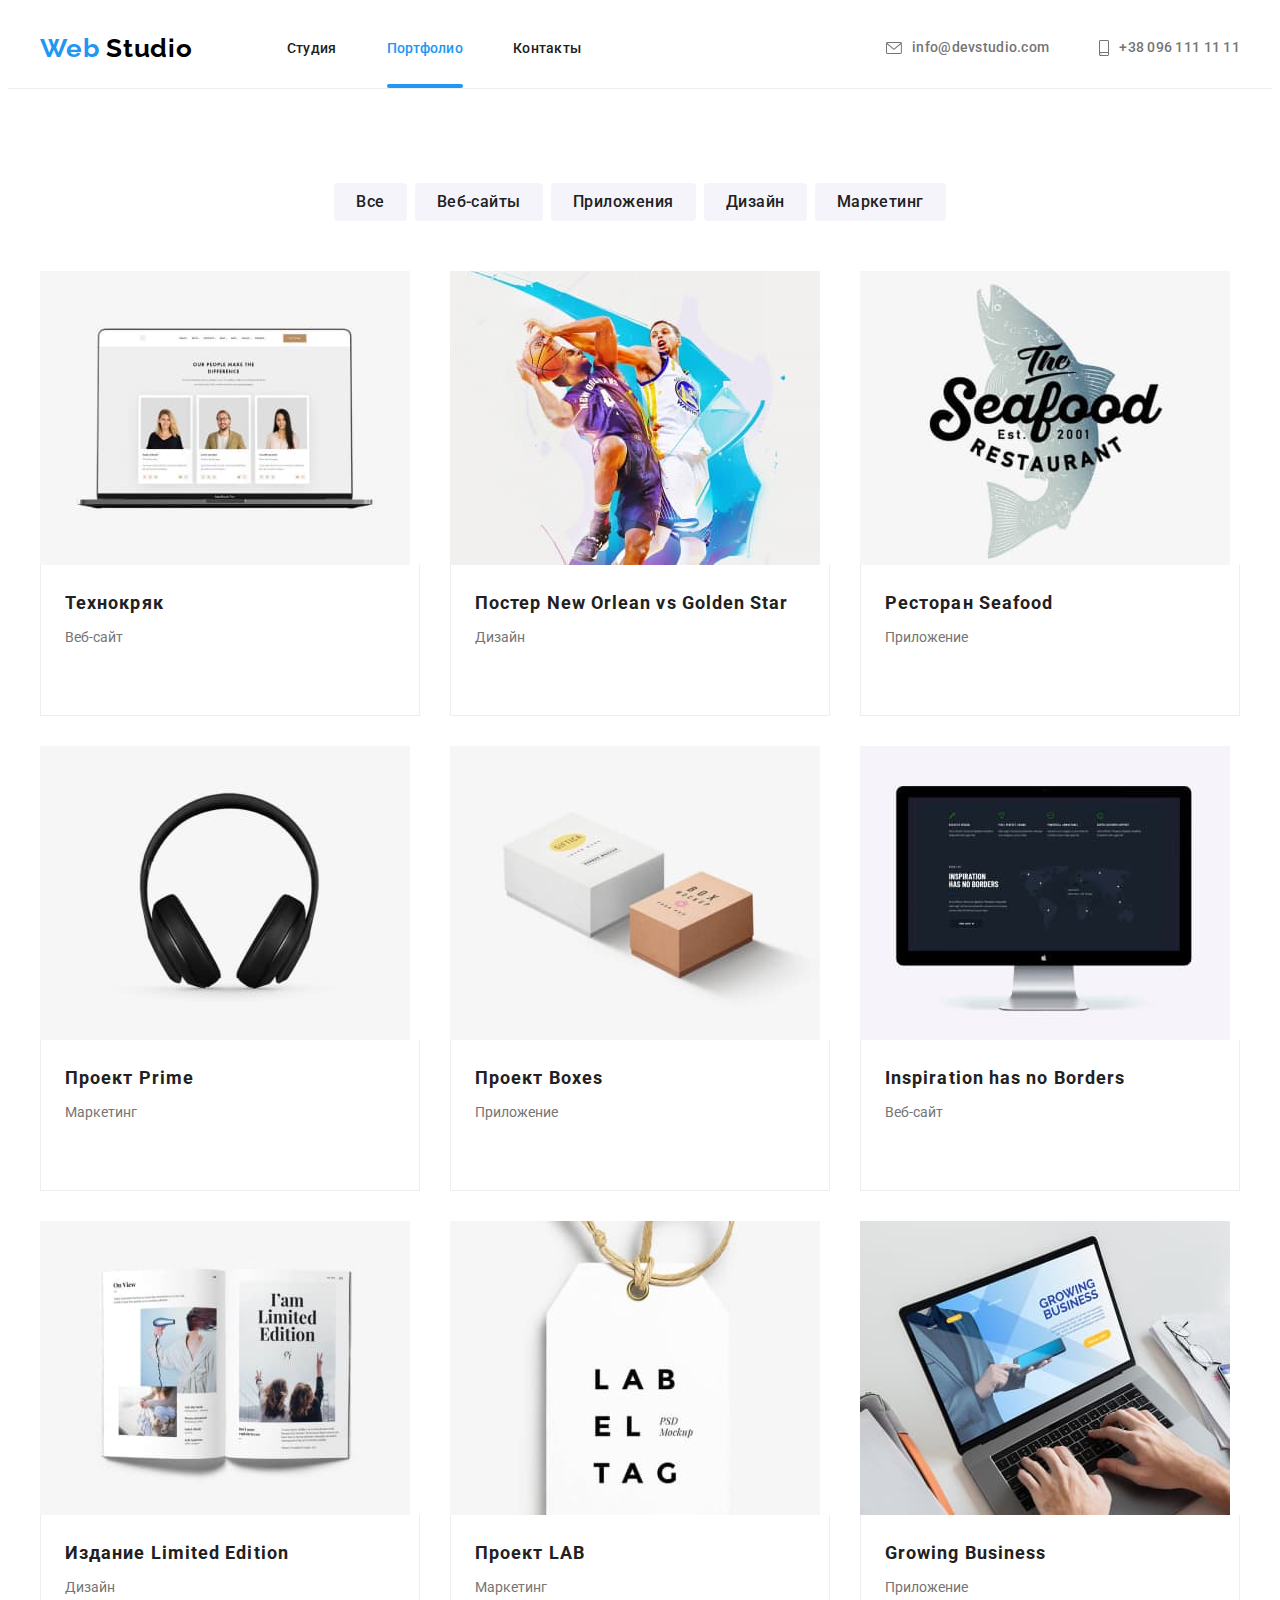
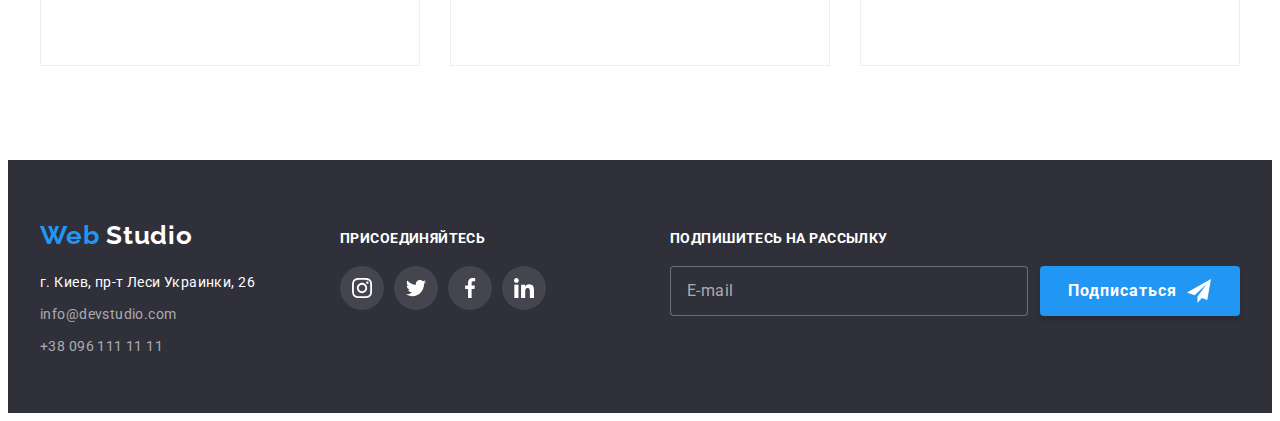
==== portfolio.html @ 8294a314 "Start HW-08" ====
<!DOCTYPE html>
<html lang="ru">

<head>
	<meta charset="UTF-8" />
	<meta http-equiv="X-UA-Compatible" content="IE=edge" />
	<meta name="viewport" content="width=device-width, initial-scale=1.0" />
	<title>Портфолио</title>
	<link rel="preconnect" href="https://fonts.googleapis.com" />
	<link rel="preconnect" href="https://fonts.gstatic.com" crossorigin />
	<link href="https://fonts.googleapis.com/css2?family=Raleway:wght@700&family=Roboto:wght@400;500;700;900&display=swap"
		rel="stylesheet" />
	<link rel="stylesheet" href="https://cdnjs.cloudflare.com/ajax/libs/modern-normalize/1.1.0/modern-normalize.min.css"
		integrity="sha512-wpPYUAdjBVSE4KJnH1VR1HeZfpl1ub8YT/NKx4PuQ5NmX2tKuGu6U/JRp5y+Y8XG2tV+wKQpNHVUX03MfMFn9Q=="
		crossorigin="anonymous" referrerpolicy="no-referrer" />
	<link rel="stylesheet" href="./css/main.min.css">
</head>

<body>
	<header class="header">
		<div class="container header-container">
			<a href="index.html" lang="en" class="logo link">
				Web
				<span class="logo_black">Studio</span>
			</a>
			<nav class="nav">
				<ul class="nav-list list">
					<li class="nav-list__item">
						<a class="nav-list__link link" href="./index.html">Студия</a>
					</li>
					<li class="nav-list__item">
						<a class="nav-list__link link current" href="">Портфолио</a>
					</li>
					<li class="nav-list__item">
						<a class="nav-list__link link" href="#contacts">Контакты</a>
					</li>
				</ul>
			</nav>
			<ul class="contacts-list list">
				<li class="contacts-list__item">
					<a class="contacts-list__link link email" href="mailto:info@devstudio.com">
						<svg class="contacts-list__icon" width="16" height="12">
							<use href="./images/sprite.svg#icon-envelope"></use>
						</svg>
						info@devstudio.com
					</a>
				</li>
				<li class="contacts-list__item">
					<a class="contacts-list__link link phone" href="tel:+380961111111">
						<svg class="contacts-list__icon" width="10" height="16">
							<use href="./images/sprite.svg#icon-smartphone"></use>
						</svg>
						+38 096 111 11 11
					</a>
				</li>
			</ul>
		</div>
	</header>
	<main>
		<section class="portfolio section">
			<div class="container portfolio-container">
				<h1 class="portfolio-title visually-hidden">Портфолио проектов</h1>
				<ul class="filters-list list">
					<li class="filters-list__item">
						<button class="filters-list__btn all-filter current" type="button">Все</button>
					</li>
					<li class="filters-list__item">
						<button class="filters-list__btn sites-filter" type="button">Веб-сайты</button>
					</li>
					<li class="filters-list__item">
						<button class="filters-list__btn apps-filter" type="button">Приложения</button>
					</li>
					<li class="filters-list__item">
						<button class="filters-list__btn design-filter" type="button">Дизайн</button>
					</li>
					<li class="filters-list__item">
						<button class="filters-list__btn marketing-filter" type="button">Маркетинг</button>
					</li>
				</ul>
				<ul class="projects-list list">
					<li class="projects-list__item">
						<a href="" class="projects-list__link link">
							<article class="project-card">
								<div class="project-card__img-wrapper">
									<img src="./images/proj-kriak.jpg" alt="Скриншот веб-сайта Технокряк" width="370" height="294" />
									<p class="project-card__overlay">
										Ресурс предлагает комплексные предложения с разным уровнем функционала и сервисов. Все это
										позволит посетителю получить исчерпывающие сведения о компании или частном лице.
									</p>
								</div>
								<div class="project-discription">
									<h3 class="project-title">Технокряк</h3>
									<p class="project-type">Веб-сайт</p>
								</div>
							</article>
						</a>
					</li>
					<li class="projects-list__item">
						<a href="" class="projects-list__link link">
							<article class="project-card">
								<div class="project-card__img-wrapper">
									<img src="./images/proj-orlean.jpg" alt="Скриншот Постера Новый Орлеан против Голден Старс"
										width="370" height="294" />
									<p class="project-card__overlay">
										Ресурс предлагает комплексные предложения с разным уровнем функционала и сервисов. Все это
										позволит посетителю получить исчерпывающие сведения о компании или частном лице.
									</p>
								</div>
								<div class="project-discription">
									<h3 class="project-title">
										Постер
										<span lang="en">New Orlean vs Golden Star</span>
									</h3>
									<p class="project-type">Дизайн</p>
								</div>
							</article>
						</a>
					</li>
					<li class="projects-list__item">
						<a href="" class="projects-list__link link">
							<article class="project-card">
								<div class="project-card__img-wrapper">
									<img src="./images/proj-seafood.jpg" alt="Скриншот приложения ресторана Сифуд" width="370"
										height="294" />
									<p class="project-card__overlay">
										Ресурс предлагает комплексные предложения с разным уровнем функционала и сервисов. Все это
										позволит посетителю получить исчерпывающие сведения о компании или частном лице.
									</p>
								</div>
								<div class="project-discription">
									<h3 class="project-title">
										Ресторан
										<span lang="en">Seafood</span>
									</h3>
									<p class="project-type">Приложение</p>
								</div>
							</article>
						</a>
					</li>
					<li class="projects-list__item">
						<a href="" class="projects-list__link link">
							<article class="project-card">
								<div class="project-card__img-wrapper">
									<img src="./images/proj-prime.jpg" alt="Скриншот маркетингового проекта Прайм" width="370"
										height="294" />
									<p class="project-card__overlay">
										Ресурс предлагает комплексные предложения с разным уровнем функционала и сервисов. Все это
										позволит посетителю получить исчерпывающие сведения о компании или частном лице.
									</p>
								</div>
								<div class="project-discription">
									<h3 class="project-title">
										Проект
										<span lang="en">Prime</span>
									</h3>
									<p class="project-type">Маркетинг</p>
								</div>
							</article>
						</a>
					</li>
					<li class="projects-list__item">
						<a href="" class="projects-list__link link">
							<article class="project-card">
								<div class="project-card__img-wrapper">
									<img src="./images/proj-box.jpg" alt="Скриншот приложения проекта Боксиз" width="370" height="294" />
									<p class="project-card__overlay">
										Ресурс предлагает комплексные предложения с разным уровнем функционала и сервисов. Все это
										позволит посетителю получить исчерпывающие сведения о компании или частном лице.
									</p>
								</div>
								<div class="project-discription">
									<h3 class="project-title">
										Проект
										<span lang="en">Boxes</span>
									</h3>
									<p class="project-type">Приложение</p>
								</div>
							</article>
						</a>
					</li>
					<li class="projects-list__item">
						<a href="" class="projects-list__link link">
							<article class="project-card">
								<div class="project-card__img-wrapper">
									<img src="./images/proj-inspiration.jpg" alt="Скриншот веб-сайта Вдохновение не имеет границ"
										width="370" height="294" />
									<p class="project-card__overlay">
										Ресурс предлагает комплексные предложения с разным уровнем функционала и сервисов. Все это
										позволит посетителю получить исчерпывающие сведения о компании или частном лице.
									</p>
								</div>
								<div class="project-discription">
									<h3 class="project-title" lang="en">Inspiration has no Borders</h3>
									<p class="project-type">Веб-сайт</p>
								</div>
							</article>
						</a>
					</li>
					<li class="projects-list__item">
						<a href="" class="projects-list__link link">
							<article class="project-card">
								<div class="project-card__img-wrapper">
									<img src="./images/proj-limited.jpg" alt="Скриншот дизайнерского проекта издания Лимитед Эдишн"
										width="370" height="294" />
									<p class="project-card__overlay">
										Ресурс предлагает комплексные предложения с разным уровнем функционала и сервисов. Все это
										позволит посетителю получить исчерпывающие сведения о компании или частном лице.
									</p>
								</div>
								<div class="project-discription">
									<h3 class="project-title">
										Издание
										<span lang="en">Limited Edition</span>
									</h3>
									<p class="project-type">Дизайн</p>
								</div>
							</article>
						</a>
					</li>
					<li class="projects-list__item">
						<a href="" class="projects-list__link link">
							<article class="project-card">
								<div class="project-card__img-wrapper">
									<img src="./images/proj-lab.jpg" alt="Скриншот маркетингового проекта ЛАБ" width="370" height="294" />
									<p class="project-card__overlay">
										Ресурс предлагает комплексные предложения с разным уровнем функционала и сервисов. Все это
										позволит посетителю получить исчерпывающие сведения о компании или частном лице.
									</p>
								</div>
								<div class="project-discription">
									<h3 class="project-title">
										Проект
										<span lang="en">LAB</span>
									</h3>
									<p class="project-type">Маркетинг</p>
								</div>
							</article>
						</a>
					</li>
					<li class="projects-list__item">
						<a href="" class="projects-list__link link">
							<article class="project-card">
								<div class="project-card__img-wrapper">
									<img src="./images/proj-growing.jpg" alt="Скриншот приложения Гроуин Бизнес" width="370"
										height="294" />
									<p class="project-card__overlay">
										Ресурс предлагает комплексные предложения с разным уровнем функционала и сервисов. Все это
										позволит посетителю получить исчерпывающие сведения о компании или частном лице.
									</p>
								</div>
								<div class="project-discription">
									<h3 class="project-title" lang="en">Growing Business</h3>
									<p class="project-type">Приложение</p>
								</div>
							</article>
						</a>
					</li>
				</ul>
			</div>
		</section>
	</main>
	<footer class="footer">
		<div class="container footer-container">
			<div class="footer-wraper">
				<div class="address-wraper">
					<a href="index.html" lang="en" class="logo link">
						Web
						<span class="logo_white">Studio</span>
					</a>
					<address id="contacts" class="contacts">
						<ul class="contacts-list list">
							<li class="contacts-list__item">
								<a class="contacts-list__link link post" href="https://goo.gl/maps/UUUmMHArdC9bSHM6A" target="_blank"
									rel="noopener noreferrer">
									г. Киев, пр-т Леси Украинки, 26
								</a>
							</li>
							<li class="contacts-list__item">
								<a class="contacts-list__link link email" href="mailto:info@devstudio.com">info@devstudio.com</a>
							</li>
							<li class="contacts-list__item">
								<a class="contacts-list__link link phone" href="tel:+380961111111">+38 096 111 11 11</a>
							</li>
						</ul>
					</address>
				</div>
				<div class="social-media">
					<b class="join">Присоединяйтесь</b>
					<ul class="social-list list">
						<li class="social-list__item">
							<a class="social-list__link link" href="">
								<svg class="social-list__icon" width="20" height="20">
									<use href="./images/sprite.svg#icon-instagram"></use>
								</svg>
							</a>
						</li>
						<li class="social-list__item">
							<a class="social-list__link link" href="">
								<svg class="social-list__icon" width="20" height="20">
									<use href="./images/sprite.svg#icon-twitter"></use>
								</svg>
							</a>
						</li>
						<li class="social-list__item">
							<a class="social-list__link link" href="">
								<svg class="social-list__icon" width="20" height="20">
									<use href="./images/sprite.svg#icon-facebook"></use>
								</svg>
							</a>
						</li>
						<li class="social-list__item">
							<a class="social-list__link link" href="">
								<svg class="social-list__icon" width="20" height="20">
									<use href="./images/sprite.svg#icon-linkedin"></use>
								</svg>
							</a>
						</li>
					</ul>
				</div>
				<form class="subscribe-form">
					<strong class="subscribe-call">Подпишитесь на рассылку</strong>
					<div class="subscribe-form-email-wrapper">
						<input type="email" name="subscribe-form-email" class="subscribe-form-input" placeholder="E-mail">
						<button type="submit" class="subscribe-form-submit-btn">Подписаться</button>
					</div>
				</form>
			</div>
		</div>
	</footer>
</body>

</html>
---- css/main.min.css ----
:root{--primary-font-family: "Roboto", sans-serif;--secondary-font-family: "Raleway", sans-serif;--primary-text-color: #757575;--secondary-text-color: #212121;--top-logo-color: #000000;--contrast-accent-color: #ffffff;--primary-accent-color: #2196f3;--secondary-accent-color: #188ce8;--primary-background-color: #ffffff;--secondary-background-color: #f5f4fa;--hero-background-color: #c4c4c4;--footer-background-color: #2f303a;--footer-text-color: rgba(255, 255, 255, 0.6);--projects-card-border-color: #eeeeee;--section-border-color: #eeeeee;--social-list-icon-color: #afb1b8}.visually-hidden{position:absolute;width:1px;height:1px;margin:-1px;padding:0;overflow:hidden;border:0;clip:rect(0 0 0 0)}body{min-width:1200px;font-family:var(--primary-font-family);font-size:14px;color:var(--primary-text-color)}h1,h2,h3,h4,h5,h6,p{margin-top:0;margin-bottom:0}ul,ol{margin-top:0;margin-bottom:0;padding-left:0}img{display:block;max-width:100%;height:auto}.list{list-style:none}.link{text-decoration:none}.container{width:1200px;padding-left:15px;padding-right:15px;margin-left:auto;margin-right:auto}.logo{font-family:var(--secondary-font-family);font-weight:700;font-size:26px;line-height:1.19;letter-spacing:0.03em;color:var(--primary-accent-color)}.logo_black{color:var(--top-logo-color)}.logo_white{color:var(--contrast-accent-color)}.main-title{margin-bottom:30px;font-weight:900;font-size:44px;line-height:1.36;text-align:center;letter-spacing:0.06em;text-transform:uppercase;color:var(--contrast-accent-color)}.title{margin-bottom:50px;font-weight:700;font-size:36px;line-height:1.17;text-align:center;letter-spacing:0.03em;color:var(--secondary-text-color)}.section{padding-top:94px;padding-bottom:94px}.social-list{display:flex;justify-content:space-between}.social-list__link{display:flex;justify-content:center;align-items:center;width:44px;height:44px;border-radius:50%;transition:background-color 250ms cubic-bezier(0.4, 0, 0.2, 1)}.social-list__link:hover,.social-list__link:focus{background-color:var(--primary-accent-color)}.social-list__icon{fill:var(--social-list-icon-color);transition:fill 250ms cubic-bezier(0.4, 0, 0.2, 1)}.social-list__link:hover .social-list__icon,.social-list__link:focus .social-list__icon{fill:var(--contrast-accent-color)}.backdrop{position:fixed;top:0;left:0;width:100vw;height:100vh;background-color:rgba(0,0,0,0.2);transition:opacity 250ms cubic-bezier(0.4, 0, 0.2, 1),visibility 250ms cubic-bezier(0.4, 0, 0.2, 1)}.backdrop.is-hidden{opacity:0;visibility:hidden;pointer-events:none}.modal{position:absolute;top:50%;left:50%;transform:translate(-50%, -50%);width:528px;height:582px;background-color:var(--primary-background-color)}.modal-close-btn{position:absolute;top:8px;right:8px;display:flex;justify-content:center;align-items:center;padding:0;width:30px;height:30px;border-radius:50%;border:1px solid rgba(0,0,0,0.1);background-color:transparent;cursor:pointer}.modal-close-icon{transition:fill 250ms cubic-bezier(0.4, 0, 0.2, 1)}.modal-close-btn:hover .modal-close-icon,.modal-close-btn:focus .modal-close-icon{fill:var(--primary-accent-color)}.contact-form{padding:40px}.contact-form-title{display:block;margin-bottom:12px;font-family:'Roboto';font-style:normal;font-weight:700;font-size:20px;line-height:1.15;text-align:center;letter-spacing:0.03em;color:var(--secondary-text-color)}.contact-form-field{display:block;margin-bottom:10px}.contact-form-field-label{font-family:'Roboto';font-style:normal;font-weight:400;font-size:12px;line-height:1.167;letter-spacing:0.01em;color:var(--primary-text-color)}.contact-form-input-wrapper{position:relative;display:block;margin-top:4px}.contact-form-input{width:100%;height:40px;padding-left:42px;border:1px solid rgba(33,33,33,0.2);box-sizing:border-box;border-radius:4px;transition:border-color 250ms cubic-bezier(0.4, 0, 0.2, 1)}.contact-form-input:focus{outline:none;border-color:var(--primary-accent-color)}.contact-form-input-icon{position:absolute;top:50%;left:12px;transform:translateY(-50%);fill:var(--secondary-text-color);transition:fill 250ms cubic-bezier(0.4, 0, 0.2, 1)}.contact-form-input:focus+.contact-form-input-icon{fill:var(--primary-accent-color)}.contact-form-message{margin-top:4px;padding:12px 16px;resize:none;width:100%;height:120px;border:1px solid rgba(33,33,33,0.2);box-sizing:border-box;border-radius:4px;transition:border-color 250ms cubic-bezier(0.4, 0, 0.2, 1)}.contact-form-message:focus{outline:none;border-color:var(--primary-accent-color)}.contact-form-message::placeholder{font-family:'Roboto';font-style:normal;font-weight:400;font-size:12px;line-height:1.167;letter-spacing:0.01em;color:rgba(117,117,117,0.5)}.contact-form-checkbox-wrapper{margin-top:12px;margin-bottom:30px}.contact-form-checkbox-label{display:flex;justify-content:center;align-items:center;font-family:'Roboto';font-style:normal;font-weight:400;font-size:14px;line-height:1.71;letter-spacing:0.03em}.contact-form-checkbox-label::before{display:inline-block;width:16px;height:16px;cursor:pointer;content:'';margin-right:6px;background-image:url("../images/checkbox-icon.svg");background-repeat:no-repeat;transition:background 250ms cubic-bezier(0.4, 0, 0.2, 1)}.contact-form-checkbox:checked+.contact-form-checkbox-label::before{background-image:url("../images/checked-checkbox-icon.svg");background-repeat:no-repeat}.contact-form-checkbox-label>a{color:var(--primary-accent-color)}.contact-form-submit-btn{display:block;width:200px;padding:10px 32px;margin-left:auto;margin-right:auto;font-family:inherit;font-weight:700;font-size:16px;line-height:1.88;text-align:center;letter-spacing:0.06em;color:var(--contrast-accent-color);background-color:var(--primary-accent-color);box-shadow:0px 4px 4px rgba(0,0,0,0.15);border-radius:4px;border-width:0;cursor:pointer;transition:background-color 250ms cubic-bezier(0.4, 0, 0.2, 1)}.contact-form-submit-btn:hover,.contact-form-submit-btn:focus{background-color:var(--secondary-accent-color)}.header{max-height:80px;border-bottom:1px solid var(--section-border-color)}.header-container{display:flex;align-items:center;min-height:80px}.nav-list{display:flex;align-items:center;margin-left:94px}.nav-list__item:not(:last-child){margin-right:50px}.nav-list__link{font-weight:500;line-height:1.14;letter-spacing:0.02em;color:var(--secondary-text-color);transition:color 250ms cubic-bezier(0.4, 0, 0.2, 1)}.nav-list__link:hover,.nav-list__link:focus{color:var(--primary-accent-color)}.current{color:var(--primary-accent-color)}.nav .current{position:relative}.nav .current::after{position:absolute;bottom:0;left:0;content:"";width:100%;height:4px;border-radius:2px;background-color:var(--primary-accent-color)}.header .contacts-list{display:flex;align-items:center;margin-left:auto}.contacts-list__link{display:flex;align-items:center;font-weight:500;line-height:1.14;letter-spacing:0.02em;color:var(--primary-text-color);transition:color 250ms cubic-bezier(0.4, 0, 0.2, 1)}.nav-list__link,.header .contacts-list__link{padding-top:32px;padding-bottom:32px}.header .phone{margin-left:50px}.contacts-list__icon{margin-right:10px;fill:var(--primary-text-color);transition:fill 250ms cubic-bezier(0.4, 0, 0.2, 1)}.contacts-list__link:hover .contacts-list__icon,.contacts-list__link:focus .contacts-list__icon{fill:var(--primary-accent-color)}.hero-section{padding-top:200px;padding-bottom:200px;background-image:linear-gradient(to right, rgba(47,48,58,0.4), rgba(47,48,58,0.4)),url(../images/hero-bg-img.jpg);background-repeat:no-repeat;background-position:center center;background-color:var(--hero-background-color)}.modal-btn{display:block;min-width:136px;padding:10px 32px;margin-left:auto;margin-right:auto;font-family:inherit;font-weight:700;font-size:16px;line-height:1.88;text-align:center;letter-spacing:0.06em;color:var(--contrast-accent-color);background-color:var(--primary-accent-color);box-shadow:0px 4px 4px rgba(0,0,0,0.15);border-radius:4px;border-width:0;cursor:pointer;transition:background-color 250ms cubic-bezier(0.4, 0, 0.2, 1)}.modal-btn:hover,.modal-btn:focus{background-color:var(--secondary-accent-color)}.features-section{padding-top:94px}.features-list{display:flex;justify-content:space-between}.features-list__item{width:270px}.features-list__item:not(:last-child){margin-right:30px}.features-list__icon-wrapper{display:flex;justify-content:center;align-items:center;width:270px;height:120px;margin-bottom:30px;background-color:var(--secondary-background-color);border-radius:4px}.features-list__title{margin-bottom:10px;font-size:14px;font-weight:700;line-height:1.14;letter-spacing:0.03em;text-transform:uppercase;color:var(--secondary-text-color)}.features-list__description{height:75px;line-height:1.71;letter-spacing:0.03em;color:var(--primary-text-color)}.activities-list{display:flex;justify-content:space-between}.activities-list__item{position:relative}.activities-list__title{position:absolute;left:0;bottom:0;width:100%;height:70px;padding:26px;font-style:normal;font-weight:700;font-size:14px;line-height:16px;text-align:center;letter-spacing:0.03em;text-transform:uppercase;color:var(--contrast-accent-color);background-color:rgba(47,48,58,0.8)}.team{background-color:var(--secondary-background-color)}.team-list{display:flex;flex-wrap:wrap;justify-content:center;margin-left:-30px;margin-top:-30px}.team-member{flex-basis:calc((100% - 120px) / 4);margin-left:30px;margin-top:30px}.team-member-card{background-color:var(--primary-background-color);box-shadow:0px 1px 3px rgba(0,0,0,0.12),0px 1px 1px rgba(0,0,0,0.14),0px 2px 1px rgba(0,0,0,0.2);border-radius:0px 0px 4px 4px}.team-member-description{padding:30px 32px}.team-member-name{margin-bottom:10px;font-weight:500;font-size:16px;line-height:1.19;text-align:center;letter-spacing:0.03em;color:var(--secondary-text-color)}.team-member-position{margin-bottom:16px;font-size:16px;line-height:1.19;text-align:center;letter-spacing:0.03em}.clients-list{display:flex;flex-wrap:wrap;justify-content:center;margin-left:-30px;margin-top:-30px}.clients-list__item{flex-basis:calc((100% - 180px) / 6);margin-left:30px;margin-top:30px}.clients-list__link{display:flex;justify-content:center;width:170px;height:92px;fill:var(--social-list-icon-color);border:1px solid var(--social-list-icon-color);border-radius:4px;transition:fill 250ms cubic-bezier(0.4, 0, 0.2, 1),border-color 250ms cubic-bezier(0.4, 0, 0.2, 1)}.clients-list__link:hover,.clients-list__link:focus{fill:var(--primary-accent-color);border-color:var(--primary-accent-color)}.clients-list__icon{align-self:center}.footer{padding-top:60px;padding-bottom:60px;background-color:var(--footer-background-color)}.contacts{min-width:230px;margin-top:20px;margin-right:70px;margin-bottom:0;font-style:inherit}.contacts .contacts-list{max-height:82px}.footer .contacts-list__item:not(:last-child){margin-bottom:8px}.contacts .link{font-weight:400;line-height:1.71;letter-spacing:0.03em;color:var(--footer-text-color);transition:color 250ms cubic-bezier(0.4, 0, 0.2, 1)}.contacts .post{color:var(--contrast-accent-color)}.contacts-list__link:hover,.contacts-list__link:focus{color:var(--primary-accent-color)}.footer-wraper{display:flex}.social-media{min-width:206px;margin-top:10px}.join,.subscribe-call{font-weight:700;font-size:14px;line-height:16px;letter-spacing:0.03em;text-transform:uppercase;color:var(--contrast-accent-color)}.footer .social-list{margin-top:20px}.footer .social-list__icon{fill:var(--contrast-accent-color)}.footer .social-list__link{background-color:rgba(255,255,255,0.1);transition:background-color 250ms cubic-bezier(0.4, 0, 0.2, 1)}.footer .social-list__link:hover,.footer .social-list__link:focus{background-color:var(--primary-accent-color)}.subscribe-form{margin-top:10px;margin-left:auto}.subscribe-form-email-wrapper{display:flex;justify-content:end;align-items:center;margin-top:20px}.subscribe-form-input{margin-right:12px;width:358px;height:50px;padding:16px;background-color:var(--footer-background-color);border:1px solid rgba(255,255,255,0.3);box-sizing:border-box;border-radius:4px;color:var(--contrast-accent-color);transition:border-color 250ms cubic-bezier(0.4, 0, 0.2, 1)}.subscribe-form-input::placeholder{font-family:'Roboto';font-style:normal;font-weight:400;font-size:16px;line-height:1.25;letter-spacing:0.03em;color:rgba(255,255,255,0.6)}.subscribe-form-input:focus{outline:none;border-color:var(--primary-accent-color)}.subscribe-form-submit-btn{display:inline-flex;align-items:center;min-width:200px;padding:10px 28px;font-family:inherit;font-weight:700;font-size:16px;line-height:1.88;text-align:center;letter-spacing:0.06em;color:var(--contrast-accent-color);background-color:var(--primary-accent-color);box-shadow:0px 4px 4px rgba(0,0,0,0.15);border-radius:4px;border-width:0;cursor:pointer;transition:background-color 250ms cubic-bezier(0.4, 0, 0.2, 1)}.subscribe-form-submit-btn::after{display:inline-block;margin-left:10px;content:'';width:24px;height:24px;background:url("../images/subscribe-icon.svg") no-repeat}.subscribe-form-submit-btn:hover,.subscribe-form-submit-btn:focus{background-color:var(--secondary-accent-color)}.filters-list{display:flex;justify-content:center;margin-bottom:50px;min-width:610px}.filters-list__item:not(:last-child){margin-right:8px}.filters-list__btn{padding:6px 22px;min-width:30px;font-family:inherit;font-weight:500;font-size:16px;line-height:1.63;text-align:center;letter-spacing:0.03em;color:var(--secondary-text-color);background-color:var(--secondary-background-color);border-radius:4px;border-width:0px;cursor:pointer;transition:color 250ms cubic-bezier(0.4, 0, 0.2, 1),background-color 250ms cubic-bezier(0.4, 0, 0.2, 1),box-shadow 250ms cubic-bezier(0.4, 0, 0.2, 1)}.filters-list__btn:hover,.filters-list__btn:focus{color:var(--contrast-accent-color);background-color:var(--primary-accent-color);box-shadow:0px 3px 1px rgba(0,0,0,0.1),0px 1px 2px rgba(0,0,0,0.08),0px 2px 2px rgba(0,0,0,0.12)}.projects-list{display:flex;flex-wrap:wrap;justify-content:center;margin-left:-30px;margin-top:-30px}.projects-list__item{flex-basis:calc((100% - 90px) / 3);margin-left:30px;margin-top:30px}.project-card{transition:box-shadow 250ms cubic-bezier(0.4, 0, 0.2, 1)}.projects-list__link:hover .project-card,.projects-list__link:focus .project-card{box-shadow:0px 1px 1px rgba(0,0,0,0.12),0px 4px 4px rgba(0,0,0,0.06),1px 4px 6px rgba(0,0,0,0.16)}.project-card__img-wrapper{position:relative;overflow:hidden}.project-card__overlay{position:absolute;top:0;left:0;width:100%;height:100%;padding:62px 24px;font-family:"Roboto";font-style:normal;font-weight:400;font-size:18px;line-height:1.56;letter-spacing:0.03em;color:var(--contrast-accent-color);background-color:rgba(33,150,243,0.9);overflow:auto;transform:translateY(100%);transition:transform 250ms cubic-bezier(0.4, 0, 0.2, 1)}.projects-list__link:hover .project-card__overlay,.projects-list__link:focus .project-card__overlay{transform:translateY(0%)}.project-discription{min-height:110px;padding:20px 24px;border-right:1px solid var(--projects-card-border-color);border-bottom:1px solid var(--projects-card-border-color);border-left:1px solid var(--projects-card-border-color)}.project-title{margin-bottom:8px;font-weight:700;font-size:18px;line-height:2;letter-spacing:0.06em;color:var(--secondary-text-color)}.projects-list__link{color:currentColor}
/*# sourceMappingURL=main.min.css.map */
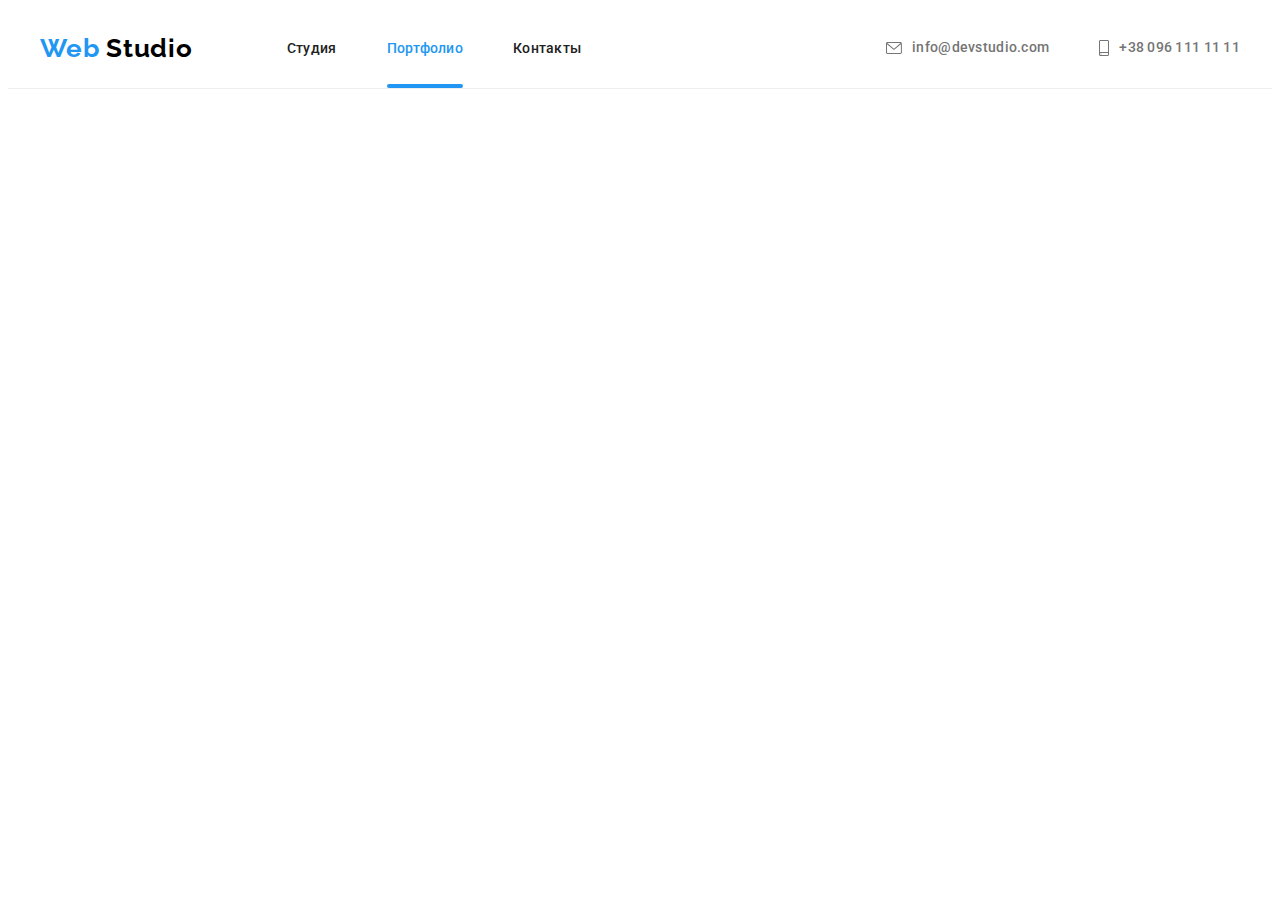
==== commit 4c11b049: "Full finished header" ====
--- a/portfolio.html
+++ b/portfolio.html
@@ -23,6 +23,11 @@
 				Web
 				<span class="logo_black">Studio</span>
 			</a>
+			<button type="button" class="mobile-menu-btn" data-menu-open>
+				<svg class="mobile-menu-btn__icon" width="40" height="40">
+					<use href="./images/sprite.svg#burger-menu-icon"></use>
+				</svg>
+			</button>
 			<nav class="nav">
 				<ul class="nav-list list">
 					<li class="nav-list__item">
@@ -55,9 +60,40 @@
 				</li>
 			</ul>
 		</div>
+		<div class="mobile-menu" data-menu>
+			<div class="container mobile-menu__container">
+				<button class="mobile-menu__close-btn" data-menu-close>
+					<svg class="mobile-menu__close-icon" width="40" height="40">
+						<use href="./images/sprite.svg#menu-close-icon"></use>
+					</svg>
+				</button>
+				<ul class="mobile-menu__nav list">
+					<li class="mobile-menu__nav-item"><a href="./index.html" class="mobile-menu__nav-link link">Студия</a>
+					</li>
+					<li class="mobile-menu__nav-item"><a href="./portfolio.html"
+							class="mobile-menu__nav-link link current">Портфолио</a>
+					</li>
+					<li class="mobile-menu__nav-item"><a href="#contacts" class="mobile-menu__nav-link link">Контакты</a></li>
+				</ul>
+				<div class="mobile-menu__contacts-wrapper">
+					<ul class="mobile-menu__contacts list">
+						<li class="mobile-menu__contacts-item"><a href="tel:+380961111111"
+								class="mobile-menu__contacts-link link phone">+38 096 111 11 11</a></li>
+						<li class="mobile-menu__contacts-item"><a href="mailto:info@devstudio.com"
+								class="mobile-menu__contacts-link link email">info@devstudio.com</a></li>
+					</ul>
+					<ul class="mobile-menu__social list">
+						<li class="mobile-menu__social-item"><a href="" class="mobile-menu__social-link link">Instagram</a></li>
+						<li class="mobile-menu__social-item"><a href="" class="mobile-menu__social-link link">Twitter</a></li>
+						<li class="mobile-menu__social-item"><a href="" class="mobile-menu__social-link link">Facebook</a></li>
+						<li class="mobile-menu__social-item"><a href="" class="mobile-menu__social-link link">LinkedIn</a></li>
+					</ul>
+				</div>
+			</div>
+		</div>
 	</header>
 	<main>
-		<section class="portfolio section">
+		<!-- <section class="portfolio section">
 			<div class="container portfolio-container">
 				<h1 class="portfolio-title visually-hidden">Портфолио проектов</h1>
 				<ul class="filters-list list">
@@ -257,9 +293,9 @@
 					</li>
 				</ul>
 			</div>
-		</section>
+		</section> -->
 	</main>
-	<footer class="footer">
+	<!-- <footer class="footer">
 		<div class="container footer-container">
 			<div class="footer-wraper">
 				<div class="address-wraper">
@@ -326,7 +362,8 @@
 				</form>
 			</div>
 		</div>
-	</footer>
+	</footer> -->
+	<script src="./js/menu.js"></script>
 </body>
 
 </html>--- a/css/main.min.css
+++ b/css/main.min.css
@@ -1,2 +1,2 @@
-:root{--primary-font-family: "Roboto", sans-serif;--secondary-font-family: "Raleway", sans-serif;--primary-text-color: #757575;--secondary-text-color: #212121;--top-logo-color: #000000;--contrast-accent-color: #ffffff;--primary-accent-color: #2196f3;--secondary-accent-color: #188ce8;--primary-background-color: #ffffff;--secondary-background-color: #f5f4fa;--hero-background-color: #c4c4c4;--footer-background-color: #2f303a;--footer-text-color: rgba(255, 255, 255, 0.6);--projects-card-border-color: #eeeeee;--section-border-color: #eeeeee;--social-list-icon-color: #afb1b8}.visually-hidden{position:absolute;width:1px;height:1px;margin:-1px;padding:0;overflow:hidden;border:0;clip:rect(0 0 0 0)}body{min-width:1200px;font-family:var(--primary-font-family);font-size:14px;color:var(--primary-text-color)}h1,h2,h3,h4,h5,h6,p{margin-top:0;margin-bottom:0}ul,ol{margin-top:0;margin-bottom:0;padding-left:0}img{display:block;max-width:100%;height:auto}.list{list-style:none}.link{text-decoration:none}.container{width:1200px;padding-left:15px;padding-right:15px;margin-left:auto;margin-right:auto}.logo{font-family:var(--secondary-font-family);font-weight:700;font-size:26px;line-height:1.19;letter-spacing:0.03em;color:var(--primary-accent-color)}.logo_black{color:var(--top-logo-color)}.logo_white{color:var(--contrast-accent-color)}.main-title{margin-bottom:30px;font-weight:900;font-size:44px;line-height:1.36;text-align:center;letter-spacing:0.06em;text-transform:uppercase;color:var(--contrast-accent-color)}.title{margin-bottom:50px;font-weight:700;font-size:36px;line-height:1.17;text-align:center;letter-spacing:0.03em;color:var(--secondary-text-color)}.section{padding-top:94px;padding-bottom:94px}.social-list{display:flex;justify-content:space-between}.social-list__link{display:flex;justify-content:center;align-items:center;width:44px;height:44px;border-radius:50%;transition:background-color 250ms cubic-bezier(0.4, 0, 0.2, 1)}.social-list__link:hover,.social-list__link:focus{background-color:var(--primary-accent-color)}.social-list__icon{fill:var(--social-list-icon-color);transition:fill 250ms cubic-bezier(0.4, 0, 0.2, 1)}.social-list__link:hover .social-list__icon,.social-list__link:focus .social-list__icon{fill:var(--contrast-accent-color)}.backdrop{position:fixed;top:0;left:0;width:100vw;height:100vh;background-color:rgba(0,0,0,0.2);transition:opacity 250ms cubic-bezier(0.4, 0, 0.2, 1),visibility 250ms cubic-bezier(0.4, 0, 0.2, 1)}.backdrop.is-hidden{opacity:0;visibility:hidden;pointer-events:none}.modal{position:absolute;top:50%;left:50%;transform:translate(-50%, -50%);width:528px;height:582px;background-color:var(--primary-background-color)}.modal-close-btn{position:absolute;top:8px;right:8px;display:flex;justify-content:center;align-items:center;padding:0;width:30px;height:30px;border-radius:50%;border:1px solid rgba(0,0,0,0.1);background-color:transparent;cursor:pointer}.modal-close-icon{transition:fill 250ms cubic-bezier(0.4, 0, 0.2, 1)}.modal-close-btn:hover .modal-close-icon,.modal-close-btn:focus .modal-close-icon{fill:var(--primary-accent-color)}.contact-form{padding:40px}.contact-form-title{display:block;margin-bottom:12px;font-family:'Roboto';font-style:normal;font-weight:700;font-size:20px;line-height:1.15;text-align:center;letter-spacing:0.03em;color:var(--secondary-text-color)}.contact-form-field{display:block;margin-bottom:10px}.contact-form-field-label{font-family:'Roboto';font-style:normal;font-weight:400;font-size:12px;line-height:1.167;letter-spacing:0.01em;color:var(--primary-text-color)}.contact-form-input-wrapper{position:relative;display:block;margin-top:4px}.contact-form-input{width:100%;height:40px;padding-left:42px;border:1px solid rgba(33,33,33,0.2);box-sizing:border-box;border-radius:4px;transition:border-color 250ms cubic-bezier(0.4, 0, 0.2, 1)}.contact-form-input:focus{outline:none;border-color:var(--primary-accent-color)}.contact-form-input-icon{position:absolute;top:50%;left:12px;transform:translateY(-50%);fill:var(--secondary-text-color);transition:fill 250ms cubic-bezier(0.4, 0, 0.2, 1)}.contact-form-input:focus+.contact-form-input-icon{fill:var(--primary-accent-color)}.contact-form-message{margin-top:4px;padding:12px 16px;resize:none;width:100%;height:120px;border:1px solid rgba(33,33,33,0.2);box-sizing:border-box;border-radius:4px;transition:border-color 250ms cubic-bezier(0.4, 0, 0.2, 1)}.contact-form-message:focus{outline:none;border-color:var(--primary-accent-color)}.contact-form-message::placeholder{font-family:'Roboto';font-style:normal;font-weight:400;font-size:12px;line-height:1.167;letter-spacing:0.01em;color:rgba(117,117,117,0.5)}.contact-form-checkbox-wrapper{margin-top:12px;margin-bottom:30px}.contact-form-checkbox-label{display:flex;justify-content:center;align-items:center;font-family:'Roboto';font-style:normal;font-weight:400;font-size:14px;line-height:1.71;letter-spacing:0.03em}.contact-form-checkbox-label::before{display:inline-block;width:16px;height:16px;cursor:pointer;content:'';margin-right:6px;background-image:url("../images/checkbox-icon.svg");background-repeat:no-repeat;transition:background 250ms cubic-bezier(0.4, 0, 0.2, 1)}.contact-form-checkbox:checked+.contact-form-checkbox-label::before{background-image:url("../images/checked-checkbox-icon.svg");background-repeat:no-repeat}.contact-form-checkbox-label>a{color:var(--primary-accent-color)}.contact-form-submit-btn{display:block;width:200px;padding:10px 32px;margin-left:auto;margin-right:auto;font-family:inherit;font-weight:700;font-size:16px;line-height:1.88;text-align:center;letter-spacing:0.06em;color:var(--contrast-accent-color);background-color:var(--primary-accent-color);box-shadow:0px 4px 4px rgba(0,0,0,0.15);border-radius:4px;border-width:0;cursor:pointer;transition:background-color 250ms cubic-bezier(0.4, 0, 0.2, 1)}.contact-form-submit-btn:hover,.contact-form-submit-btn:focus{background-color:var(--secondary-accent-color)}.header{max-height:80px;border-bottom:1px solid var(--section-border-color)}.header-container{display:flex;align-items:center;min-height:80px}.nav-list{display:flex;align-items:center;margin-left:94px}.nav-list__item:not(:last-child){margin-right:50px}.nav-list__link{font-weight:500;line-height:1.14;letter-spacing:0.02em;color:var(--secondary-text-color);transition:color 250ms cubic-bezier(0.4, 0, 0.2, 1)}.nav-list__link:hover,.nav-list__link:focus{color:var(--primary-accent-color)}.current{color:var(--primary-accent-color)}.nav .current{position:relative}.nav .current::after{position:absolute;bottom:0;left:0;content:"";width:100%;height:4px;border-radius:2px;background-color:var(--primary-accent-color)}.header .contacts-list{display:flex;align-items:center;margin-left:auto}.contacts-list__link{display:flex;align-items:center;font-weight:500;line-height:1.14;letter-spacing:0.02em;color:var(--primary-text-color);transition:color 250ms cubic-bezier(0.4, 0, 0.2, 1)}.nav-list__link,.header .contacts-list__link{padding-top:32px;padding-bottom:32px}.header .phone{margin-left:50px}.contacts-list__icon{margin-right:10px;fill:var(--primary-text-color);transition:fill 250ms cubic-bezier(0.4, 0, 0.2, 1)}.contacts-list__link:hover .contacts-list__icon,.contacts-list__link:focus .contacts-list__icon{fill:var(--primary-accent-color)}.hero-section{padding-top:200px;padding-bottom:200px;background-image:linear-gradient(to right, rgba(47,48,58,0.4), rgba(47,48,58,0.4)),url(../images/hero-bg-img.jpg);background-repeat:no-repeat;background-position:center center;background-color:var(--hero-background-color)}.modal-btn{display:block;min-width:136px;padding:10px 32px;margin-left:auto;margin-right:auto;font-family:inherit;font-weight:700;font-size:16px;line-height:1.88;text-align:center;letter-spacing:0.06em;color:var(--contrast-accent-color);background-color:var(--primary-accent-color);box-shadow:0px 4px 4px rgba(0,0,0,0.15);border-radius:4px;border-width:0;cursor:pointer;transition:background-color 250ms cubic-bezier(0.4, 0, 0.2, 1)}.modal-btn:hover,.modal-btn:focus{background-color:var(--secondary-accent-color)}.features-section{padding-top:94px}.features-list{display:flex;justify-content:space-between}.features-list__item{width:270px}.features-list__item:not(:last-child){margin-right:30px}.features-list__icon-wrapper{display:flex;justify-content:center;align-items:center;width:270px;height:120px;margin-bottom:30px;background-color:var(--secondary-background-color);border-radius:4px}.features-list__title{margin-bottom:10px;font-size:14px;font-weight:700;line-height:1.14;letter-spacing:0.03em;text-transform:uppercase;color:var(--secondary-text-color)}.features-list__description{height:75px;line-height:1.71;letter-spacing:0.03em;color:var(--primary-text-color)}.activities-list{display:flex;justify-content:space-between}.activities-list__item{position:relative}.activities-list__title{position:absolute;left:0;bottom:0;width:100%;height:70px;padding:26px;font-style:normal;font-weight:700;font-size:14px;line-height:16px;text-align:center;letter-spacing:0.03em;text-transform:uppercase;color:var(--contrast-accent-color);background-color:rgba(47,48,58,0.8)}.team{background-color:var(--secondary-background-color)}.team-list{display:flex;flex-wrap:wrap;justify-content:center;margin-left:-30px;margin-top:-30px}.team-member{flex-basis:calc((100% - 120px) / 4);margin-left:30px;margin-top:30px}.team-member-card{background-color:var(--primary-background-color);box-shadow:0px 1px 3px rgba(0,0,0,0.12),0px 1px 1px rgba(0,0,0,0.14),0px 2px 1px rgba(0,0,0,0.2);border-radius:0px 0px 4px 4px}.team-member-description{padding:30px 32px}.team-member-name{margin-bottom:10px;font-weight:500;font-size:16px;line-height:1.19;text-align:center;letter-spacing:0.03em;color:var(--secondary-text-color)}.team-member-position{margin-bottom:16px;font-size:16px;line-height:1.19;text-align:center;letter-spacing:0.03em}.clients-list{display:flex;flex-wrap:wrap;justify-content:center;margin-left:-30px;margin-top:-30px}.clients-list__item{flex-basis:calc((100% - 180px) / 6);margin-left:30px;margin-top:30px}.clients-list__link{display:flex;justify-content:center;width:170px;height:92px;fill:var(--social-list-icon-color);border:1px solid var(--social-list-icon-color);border-radius:4px;transition:fill 250ms cubic-bezier(0.4, 0, 0.2, 1),border-color 250ms cubic-bezier(0.4, 0, 0.2, 1)}.clients-list__link:hover,.clients-list__link:focus{fill:var(--primary-accent-color);border-color:var(--primary-accent-color)}.clients-list__icon{align-self:center}.footer{padding-top:60px;padding-bottom:60px;background-color:var(--footer-background-color)}.contacts{min-width:230px;margin-top:20px;margin-right:70px;margin-bottom:0;font-style:inherit}.contacts .contacts-list{max-height:82px}.footer .contacts-list__item:not(:last-child){margin-bottom:8px}.contacts .link{font-weight:400;line-height:1.71;letter-spacing:0.03em;color:var(--footer-text-color);transition:color 250ms cubic-bezier(0.4, 0, 0.2, 1)}.contacts .post{color:var(--contrast-accent-color)}.contacts-list__link:hover,.contacts-list__link:focus{color:var(--primary-accent-color)}.footer-wraper{display:flex}.social-media{min-width:206px;margin-top:10px}.join,.subscribe-call{font-weight:700;font-size:14px;line-height:16px;letter-spacing:0.03em;text-transform:uppercase;color:var(--contrast-accent-color)}.footer .social-list{margin-top:20px}.footer .social-list__icon{fill:var(--contrast-accent-color)}.footer .social-list__link{background-color:rgba(255,255,255,0.1);transition:background-color 250ms cubic-bezier(0.4, 0, 0.2, 1)}.footer .social-list__link:hover,.footer .social-list__link:focus{background-color:var(--primary-accent-color)}.subscribe-form{margin-top:10px;margin-left:auto}.subscribe-form-email-wrapper{display:flex;justify-content:end;align-items:center;margin-top:20px}.subscribe-form-input{margin-right:12px;width:358px;height:50px;padding:16px;background-color:var(--footer-background-color);border:1px solid rgba(255,255,255,0.3);box-sizing:border-box;border-radius:4px;color:var(--contrast-accent-color);transition:border-color 250ms cubic-bezier(0.4, 0, 0.2, 1)}.subscribe-form-input::placeholder{font-family:'Roboto';font-style:normal;font-weight:400;font-size:16px;line-height:1.25;letter-spacing:0.03em;color:rgba(255,255,255,0.6)}.subscribe-form-input:focus{outline:none;border-color:var(--primary-accent-color)}.subscribe-form-submit-btn{display:inline-flex;align-items:center;min-width:200px;padding:10px 28px;font-family:inherit;font-weight:700;font-size:16px;line-height:1.88;text-align:center;letter-spacing:0.06em;color:var(--contrast-accent-color);background-color:var(--primary-accent-color);box-shadow:0px 4px 4px rgba(0,0,0,0.15);border-radius:4px;border-width:0;cursor:pointer;transition:background-color 250ms cubic-bezier(0.4, 0, 0.2, 1)}.subscribe-form-submit-btn::after{display:inline-block;margin-left:10px;content:'';width:24px;height:24px;background:url("../images/subscribe-icon.svg") no-repeat}.subscribe-form-submit-btn:hover,.subscribe-form-submit-btn:focus{background-color:var(--secondary-accent-color)}.filters-list{display:flex;justify-content:center;margin-bottom:50px;min-width:610px}.filters-list__item:not(:last-child){margin-right:8px}.filters-list__btn{padding:6px 22px;min-width:30px;font-family:inherit;font-weight:500;font-size:16px;line-height:1.63;text-align:center;letter-spacing:0.03em;color:var(--secondary-text-color);background-color:var(--secondary-background-color);border-radius:4px;border-width:0px;cursor:pointer;transition:color 250ms cubic-bezier(0.4, 0, 0.2, 1),background-color 250ms cubic-bezier(0.4, 0, 0.2, 1),box-shadow 250ms cubic-bezier(0.4, 0, 0.2, 1)}.filters-list__btn:hover,.filters-list__btn:focus{color:var(--contrast-accent-color);background-color:var(--primary-accent-color);box-shadow:0px 3px 1px rgba(0,0,0,0.1),0px 1px 2px rgba(0,0,0,0.08),0px 2px 2px rgba(0,0,0,0.12)}.projects-list{display:flex;flex-wrap:wrap;justify-content:center;margin-left:-30px;margin-top:-30px}.projects-list__item{flex-basis:calc((100% - 90px) / 3);margin-left:30px;margin-top:30px}.project-card{transition:box-shadow 250ms cubic-bezier(0.4, 0, 0.2, 1)}.projects-list__link:hover .project-card,.projects-list__link:focus .project-card{box-shadow:0px 1px 1px rgba(0,0,0,0.12),0px 4px 4px rgba(0,0,0,0.06),1px 4px 6px rgba(0,0,0,0.16)}.project-card__img-wrapper{position:relative;overflow:hidden}.project-card__overlay{position:absolute;top:0;left:0;width:100%;height:100%;padding:62px 24px;font-family:"Roboto";font-style:normal;font-weight:400;font-size:18px;line-height:1.56;letter-spacing:0.03em;color:var(--contrast-accent-color);background-color:rgba(33,150,243,0.9);overflow:auto;transform:translateY(100%);transition:transform 250ms cubic-bezier(0.4, 0, 0.2, 1)}.projects-list__link:hover .project-card__overlay,.projects-list__link:focus .project-card__overlay{transform:translateY(0%)}.project-discription{min-height:110px;padding:20px 24px;border-right:1px solid var(--projects-card-border-color);border-bottom:1px solid var(--projects-card-border-color);border-left:1px solid var(--projects-card-border-color)}.project-title{margin-bottom:8px;font-weight:700;font-size:18px;line-height:2;letter-spacing:0.06em;color:var(--secondary-text-color)}.projects-list__link{color:currentColor}
+:root{--primary-font-family: "Roboto", sans-serif;--secondary-font-family: "Raleway", sans-serif;--primary-text-color: #757575;--secondary-text-color: #212121;--top-logo-color: #000000;--contrast-accent-color: #ffffff;--primary-accent-color: #2196f3;--secondary-accent-color: #188ce8;--primary-background-color: #ffffff;--secondary-background-color: #f5f4fa;--hero-background-color: #c4c4c4;--footer-background-color: #2f303a;--footer-text-color: rgba(255, 255, 255, 0.6);--projects-card-border-color: #eeeeee;--section-border-color: #eeeeee;--social-list-icon-color: #afb1b8}.visually-hidden{position:absolute;width:1px;height:1px;margin:-1px;padding:0;overflow:hidden;border:0;clip:rect(0 0 0 0)}body{font-family:var(--primary-font-family);font-size:14px;color:var(--primary-text-color)}h1,h2,h3,h4,h5,h6,p{margin-top:0;margin-bottom:0}ul,ol{margin-top:0;margin-bottom:0;padding-left:0}img{display:block;max-width:100%;height:auto}.list{list-style:none}.link{text-decoration:none}.container{padding-left:15px;padding-right:15px}@media screen and (min-width: 480px){.container{width:480px;margin-left:auto;margin-right:auto}}@media screen and (min-width: 768px){.container{width:768px}}@media screen and (min-width: 1200px){.container{width:1200px}}.logo{font-family:var(--secondary-font-family);font-weight:700;font-size:26px;line-height:1.19;letter-spacing:0.03em;color:var(--primary-accent-color)}.logo_black{color:var(--top-logo-color)}.logo_white{color:var(--contrast-accent-color)}.main-title{margin-bottom:30px;font-weight:900;font-size:44px;line-height:1.36;text-align:center;letter-spacing:0.06em;text-transform:uppercase;color:var(--contrast-accent-color)}.title{margin-bottom:50px;font-weight:700;font-size:36px;line-height:1.17;text-align:center;letter-spacing:0.03em;color:var(--secondary-text-color)}.section{padding-top:94px;padding-bottom:94px}.social-list{display:flex;justify-content:space-between}.social-list__link{display:flex;justify-content:center;align-items:center;width:44px;height:44px;border-radius:50%;transition:background-color 250ms cubic-bezier(0.4, 0, 0.2, 1)}.social-list__link:hover,.social-list__link:focus{background-color:var(--primary-accent-color)}.social-list__icon{fill:var(--social-list-icon-color);transition:fill 250ms cubic-bezier(0.4, 0, 0.2, 1)}.social-list__link:hover .social-list__icon,.social-list__link:focus .social-list__icon{fill:var(--contrast-accent-color)}.backdrop{position:fixed;top:0;left:0;width:100vw;height:100vh;background-color:rgba(0,0,0,0.2);transition:opacity 250ms cubic-bezier(0.4, 0, 0.2, 1),visibility 250ms cubic-bezier(0.4, 0, 0.2, 1)}.backdrop.is-hidden{opacity:0;visibility:hidden;pointer-events:none}.modal{position:absolute;top:50%;left:50%;transform:translate(-50%, -50%);width:528px;height:582px;background-color:var(--primary-background-color)}.modal-close-btn{position:absolute;top:8px;right:8px;display:flex;justify-content:center;align-items:center;padding:0;width:30px;height:30px;border-radius:50%;border:1px solid rgba(0,0,0,0.1);background-color:transparent;cursor:pointer}.modal-close-icon{transition:fill 250ms cubic-bezier(0.4, 0, 0.2, 1)}.modal-close-btn:hover .modal-close-icon,.modal-close-btn:focus .modal-close-icon{fill:var(--primary-accent-color)}.contact-form{padding:40px}.contact-form-title{display:block;margin-bottom:12px;font-family:'Roboto';font-style:normal;font-weight:700;font-size:20px;line-height:1.15;text-align:center;letter-spacing:0.03em;color:var(--secondary-text-color)}.contact-form-field{display:block;margin-bottom:10px}.contact-form-field-label{font-family:'Roboto';font-style:normal;font-weight:400;font-size:12px;line-height:1.167;letter-spacing:0.01em;color:var(--primary-text-color)}.contact-form-input-wrapper{position:relative;display:block;margin-top:4px}.contact-form-input{width:100%;height:40px;padding-left:42px;border:1px solid rgba(33,33,33,0.2);box-sizing:border-box;border-radius:4px;transition:border-color 250ms cubic-bezier(0.4, 0, 0.2, 1)}.contact-form-input:focus{outline:none;border-color:var(--primary-accent-color)}.contact-form-input-icon{position:absolute;top:50%;left:12px;transform:translateY(-50%);fill:var(--secondary-text-color);transition:fill 250ms cubic-bezier(0.4, 0, 0.2, 1)}.contact-form-input:focus+.contact-form-input-icon{fill:var(--primary-accent-color)}.contact-form-message{margin-top:4px;padding:12px 16px;resize:none;width:100%;height:120px;border:1px solid rgba(33,33,33,0.2);box-sizing:border-box;border-radius:4px;transition:border-color 250ms cubic-bezier(0.4, 0, 0.2, 1)}.contact-form-message:focus{outline:none;border-color:var(--primary-accent-color)}.contact-form-message::placeholder{font-family:'Roboto';font-style:normal;font-weight:400;font-size:12px;line-height:1.167;letter-spacing:0.01em;color:rgba(117,117,117,0.5)}.contact-form-checkbox-wrapper{margin-top:12px;margin-bottom:30px}.contact-form-checkbox-label{display:flex;justify-content:center;align-items:center;font-family:'Roboto';font-style:normal;font-weight:400;font-size:14px;line-height:1.71;letter-spacing:0.03em}.contact-form-checkbox-label::before{display:inline-block;width:16px;height:16px;cursor:pointer;content:'';margin-right:6px;background-image:url("../images/checkbox-icon.svg");background-repeat:no-repeat;transition:background 250ms cubic-bezier(0.4, 0, 0.2, 1)}.contact-form-checkbox:checked+.contact-form-checkbox-label::before{background-image:url("../images/checked-checkbox-icon.svg");background-repeat:no-repeat}.contact-form-checkbox-label>a{color:var(--primary-accent-color)}.contact-form-submit-btn{display:block;width:200px;padding:10px 32px;margin-left:auto;margin-right:auto;font-family:inherit;font-weight:700;font-size:16px;line-height:1.88;text-align:center;letter-spacing:0.06em;color:var(--contrast-accent-color);background-color:var(--primary-accent-color);box-shadow:0px 4px 4px rgba(0,0,0,0.15);border-radius:4px;border-width:0;cursor:pointer;transition:background-color 250ms cubic-bezier(0.4, 0, 0.2, 1)}.contact-form-submit-btn:hover,.contact-form-submit-btn:focus{background-color:var(--secondary-accent-color)}.header-container{display:flex;align-items:center}.header{max-height:80px;border-bottom:1px solid var(--section-border-color)}@media screen and (max-width: 767px){.header{max-height:60px;padding-top:10px;padding-bottom:10px}.nav{display:none}.contacts-list{display:none}.mobile-menu-btn{background-color:transparent;border:none;padding:0;line-height:0}.mobile-menu-btn__icon{transition:fill 250ms cubic-bezier(0.4, 0, 0.2, 1)}.mobile-menu-btn:hover .mobile-menu-btn__icon,.mobile-menu-btn:focus .mobile-menu-btn__icon{fill:var(--primary-accent-color)}.mobile-menu{position:absolute;top:0;left:0;overflow:auto;width:100%;height:100vh;background-color:var(--primary-background-color);opacity:0;visibility:hidden;pointer-events:none;transition:opacity 250ms cubic-bezier(0.4, 0, 0.2, 1),visibility 250ms cubic-bezier(0.4, 0, 0.2, 1)}.mobile-menu.is-open{opacity:1;visibility:visible;pointer-events:auto}.mobile-menu__close-btn{position:absolute;top:10px;right:15px;display:flex;justify-content:center;align-items:center;background-color:transparent;border:none;padding:0;line-height:0;cursor:pointer}.mobile-menu__close-icon{transition:fill 250ms cubic-bezier(0.4, 0, 0.2, 1)}.mobile-menu__close-btn:hover .mobile-menu__close-icon,.mobile-menu__close-btn:focus .mobile-menu__close-icon{fill:var(--primary-accent-color)}.mobile-menu__container{display:flex;flex-direction:column;position:relative;height:100%;padding:48px 40px}.mobile-menu__nav-item{margin-bottom:32px}.mobile-menu__nav-link{font-style:normal;font-weight:500;font-size:40px;line-height:1.18;text-align:center;letter-spacing:0.02em;color:var(--secondary-text-color);transition:color 250ms cubic-bezier(0.4, 0, 0.2, 1)}.mobile-menu__nav-link:hover,.mobile-menu__nav-link:focus{color:var(--primary-accent-color)}.current{color:var(--primary-accent-color)}.mobile-menu__contacts-wrapper{flex-basis:100%;display:flex;flex-direction:column;justify-content:end}.mobile-menu__contacts-item{margin-top:32px}.mobile-menu__contacts-link{font-style:normal;font-weight:500;letter-spacing:0.02em;color:var(--primary-text-color)}.mobile-menu__contacts-link.phone{font-size:34px;line-height:1.18;color:var(--primary-accent-color)}.mobile-menu__contacts-link.email{font-size:24px;line-height:1.667px}.mobile-menu__social{display:flex;flex-wrap:wrap;margin-top:54px;margin-left:-20px}.mobile-menu__social-item{margin-top:10px;margin-left:20px;margin-bottom:10px}.mobile-menu__social-link{padding-top:10px;padding-bottom:10px;font-style:normal;font-weight:500;font-size:18px;line-height:1.22;letter-spacing:0.02em;color:var(--primary-accent-color)}}@media screen and (min-width: 768px){.mobile-menu-btn{display:none}.mobile-menu{display:none}.header-container{min-height:80px}.nav-list{display:flex;align-items:center}.nav-list__item:not(:last-child){margin-right:50px}.nav-list__link{padding-top:32px;padding-bottom:32px;font-weight:500;line-height:1.14;letter-spacing:0.02em;color:var(--secondary-text-color);transition:color 250ms cubic-bezier(0.4, 0, 0.2, 1)}.nav-list__link:hover,.nav-list__link:focus{color:var(--primary-accent-color)}.current{color:var(--primary-accent-color)}.nav .current{position:relative}.nav .current::after{position:absolute;bottom:0;left:0;content:"";width:100%;height:4px;border-radius:2px;background-color:var(--primary-accent-color)}.contacts-list__link{display:flex;align-items:center;font-weight:500;line-height:1.14;letter-spacing:0.02em;color:var(--primary-text-color);transition:color 250ms cubic-bezier(0.4, 0, 0.2, 1)}.contacts-list__icon{margin-right:10px;fill:var(--primary-text-color);transition:fill 250ms cubic-bezier(0.4, 0, 0.2, 1)}.contacts-list__link:hover .contacts-list__icon,.contacts-list__link:focus .contacts-list__icon{fill:var(--primary-accent-color)}}@media screen and (max-width: 1200px){.header-container{justify-content:space-between}.contacts-list__item:not(:last-child){margin-bottom:10px}}@media screen and (min-width: 1200px){.header .contacts-list{display:flex;align-items:center;margin-left:auto}.header .contacts-list__link{padding-top:32px;padding-bottom:32px}.nav-list{margin-left:94px}.header .phone{margin-left:50px}}.hero-section{padding-top:200px;padding-bottom:200px;background-image:linear-gradient(to right, rgba(47,48,58,0.4), rgba(47,48,58,0.4)),url(../images/hero-bg-img.jpg);background-repeat:no-repeat;background-position:center center;background-color:var(--hero-background-color)}.modal-btn{display:block;min-width:136px;padding:10px 32px;margin-left:auto;margin-right:auto;font-family:inherit;font-weight:700;font-size:16px;line-height:1.88;text-align:center;letter-spacing:0.06em;color:var(--contrast-accent-color);background-color:var(--primary-accent-color);box-shadow:0px 4px 4px rgba(0,0,0,0.15);border-radius:4px;border-width:0;cursor:pointer;transition:background-color 250ms cubic-bezier(0.4, 0, 0.2, 1)}.modal-btn:hover,.modal-btn:focus{background-color:var(--secondary-accent-color)}.features-section{padding-top:94px}.features-list{display:flex;justify-content:space-between}.features-list__item{width:270px}.features-list__item:not(:last-child){margin-right:30px}.features-list__icon-wrapper{display:flex;justify-content:center;align-items:center;width:270px;height:120px;margin-bottom:30px;background-color:var(--secondary-background-color);border-radius:4px}.features-list__title{margin-bottom:10px;font-size:14px;font-weight:700;line-height:1.14;letter-spacing:0.03em;text-transform:uppercase;color:var(--secondary-text-color)}.features-list__description{height:75px;line-height:1.71;letter-spacing:0.03em;color:var(--primary-text-color)}.activities-list{display:flex;justify-content:space-between}.activities-list__item{position:relative}.activities-list__title{position:absolute;left:0;bottom:0;width:100%;height:70px;padding:26px;font-style:normal;font-weight:700;font-size:14px;line-height:16px;text-align:center;letter-spacing:0.03em;text-transform:uppercase;color:var(--contrast-accent-color);background-color:rgba(47,48,58,0.8)}.team{background-color:var(--secondary-background-color)}.team-list{display:flex;flex-wrap:wrap;justify-content:center;margin-left:-30px;margin-top:-30px}.team-member{flex-basis:calc((100% - 120px) / 4);margin-left:30px;margin-top:30px}.team-member-card{background-color:var(--primary-background-color);box-shadow:0px 1px 3px rgba(0,0,0,0.12),0px 1px 1px rgba(0,0,0,0.14),0px 2px 1px rgba(0,0,0,0.2);border-radius:0px 0px 4px 4px}.team-member-description{padding:30px 32px}.team-member-name{margin-bottom:10px;font-weight:500;font-size:16px;line-height:1.19;text-align:center;letter-spacing:0.03em;color:var(--secondary-text-color)}.team-member-position{margin-bottom:16px;font-size:16px;line-height:1.19;text-align:center;letter-spacing:0.03em}.clients-list{display:flex;flex-wrap:wrap;justify-content:center;margin-left:-30px;margin-top:-30px}.clients-list__item{flex-basis:calc((100% - 180px) / 6);margin-left:30px;margin-top:30px}.clients-list__link{display:flex;justify-content:center;width:170px;height:92px;fill:var(--social-list-icon-color);border:1px solid var(--social-list-icon-color);border-radius:4px;transition:fill 250ms cubic-bezier(0.4, 0, 0.2, 1),border-color 250ms cubic-bezier(0.4, 0, 0.2, 1)}.clients-list__link:hover,.clients-list__link:focus{fill:var(--primary-accent-color);border-color:var(--primary-accent-color)}.clients-list__icon{align-self:center}.footer{padding-top:60px;padding-bottom:60px;background-color:var(--footer-background-color)}.contacts{min-width:230px;margin-top:20px;margin-right:70px;margin-bottom:0;font-style:inherit}.contacts .contacts-list{max-height:82px}.footer .contacts-list__item:not(:last-child){margin-bottom:8px}.contacts .link{font-weight:400;line-height:1.71;letter-spacing:0.03em;color:var(--footer-text-color);transition:color 250ms cubic-bezier(0.4, 0, 0.2, 1)}.contacts .post{color:var(--contrast-accent-color)}.contacts-list__link:hover,.contacts-list__link:focus{color:var(--primary-accent-color)}.footer-wraper{display:flex}.social-media{min-width:206px;margin-top:10px}.join,.subscribe-call{font-weight:700;font-size:14px;line-height:16px;letter-spacing:0.03em;text-transform:uppercase;color:var(--contrast-accent-color)}.footer .social-list{margin-top:20px}.footer .social-list__icon{fill:var(--contrast-accent-color)}.footer .social-list__link{background-color:rgba(255,255,255,0.1);transition:background-color 250ms cubic-bezier(0.4, 0, 0.2, 1)}.footer .social-list__link:hover,.footer .social-list__link:focus{background-color:var(--primary-accent-color)}.subscribe-form{margin-top:10px;margin-left:auto}.subscribe-form-email-wrapper{display:flex;justify-content:end;align-items:center;margin-top:20px}.subscribe-form-input{margin-right:12px;width:358px;height:50px;padding:16px;background-color:var(--footer-background-color);border:1px solid rgba(255,255,255,0.3);box-sizing:border-box;border-radius:4px;color:var(--contrast-accent-color);transition:border-color 250ms cubic-bezier(0.4, 0, 0.2, 1)}.subscribe-form-input::placeholder{font-family:'Roboto';font-style:normal;font-weight:400;font-size:16px;line-height:1.25;letter-spacing:0.03em;color:rgba(255,255,255,0.6)}.subscribe-form-input:focus{outline:none;border-color:var(--primary-accent-color)}.subscribe-form-submit-btn{display:inline-flex;align-items:center;min-width:200px;padding:10px 28px;font-family:inherit;font-weight:700;font-size:16px;line-height:1.88;text-align:center;letter-spacing:0.06em;color:var(--contrast-accent-color);background-color:var(--primary-accent-color);box-shadow:0px 4px 4px rgba(0,0,0,0.15);border-radius:4px;border-width:0;cursor:pointer;transition:background-color 250ms cubic-bezier(0.4, 0, 0.2, 1)}.subscribe-form-submit-btn::after{display:inline-block;margin-left:10px;content:'';width:24px;height:24px;background:url("../images/subscribe-icon.svg") no-repeat}.subscribe-form-submit-btn:hover,.subscribe-form-submit-btn:focus{background-color:var(--secondary-accent-color)}.filters-list{display:flex;justify-content:center;margin-bottom:50px;min-width:610px}.filters-list__item:not(:last-child){margin-right:8px}.filters-list__btn{padding:6px 22px;min-width:30px;font-family:inherit;font-weight:500;font-size:16px;line-height:1.63;text-align:center;letter-spacing:0.03em;color:var(--secondary-text-color);background-color:var(--secondary-background-color);border-radius:4px;border-width:0px;cursor:pointer;transition:color 250ms cubic-bezier(0.4, 0, 0.2, 1),background-color 250ms cubic-bezier(0.4, 0, 0.2, 1),box-shadow 250ms cubic-bezier(0.4, 0, 0.2, 1)}.filters-list__btn:hover,.filters-list__btn:focus{color:var(--contrast-accent-color);background-color:var(--primary-accent-color);box-shadow:0px 3px 1px rgba(0,0,0,0.1),0px 1px 2px rgba(0,0,0,0.08),0px 2px 2px rgba(0,0,0,0.12)}.projects-list{display:flex;flex-wrap:wrap;justify-content:center;margin-left:-30px;margin-top:-30px}.projects-list__item{flex-basis:calc((100% - 90px) / 3);margin-left:30px;margin-top:30px}.project-card{transition:box-shadow 250ms cubic-bezier(0.4, 0, 0.2, 1)}.projects-list__link:hover .project-card,.projects-list__link:focus .project-card{box-shadow:0px 1px 1px rgba(0,0,0,0.12),0px 4px 4px rgba(0,0,0,0.06),1px 4px 6px rgba(0,0,0,0.16)}.project-card__img-wrapper{position:relative;overflow:hidden}.project-card__overlay{position:absolute;top:0;left:0;width:100%;height:100%;padding:62px 24px;font-family:"Roboto";font-style:normal;font-weight:400;font-size:18px;line-height:1.56;letter-spacing:0.03em;color:var(--contrast-accent-color);background-color:rgba(33,150,243,0.9);overflow:auto;transform:translateY(100%);transition:transform 250ms cubic-bezier(0.4, 0, 0.2, 1)}.projects-list__link:hover .project-card__overlay,.projects-list__link:focus .project-card__overlay{transform:translateY(0%)}.project-discription{min-height:110px;padding:20px 24px;border-right:1px solid var(--projects-card-border-color);border-bottom:1px solid var(--projects-card-border-color);border-left:1px solid var(--projects-card-border-color)}.project-title{margin-bottom:8px;font-weight:700;font-size:18px;line-height:2;letter-spacing:0.06em;color:var(--secondary-text-color)}.projects-list__link{color:currentColor}
 /*# sourceMappingURL=main.min.css.map */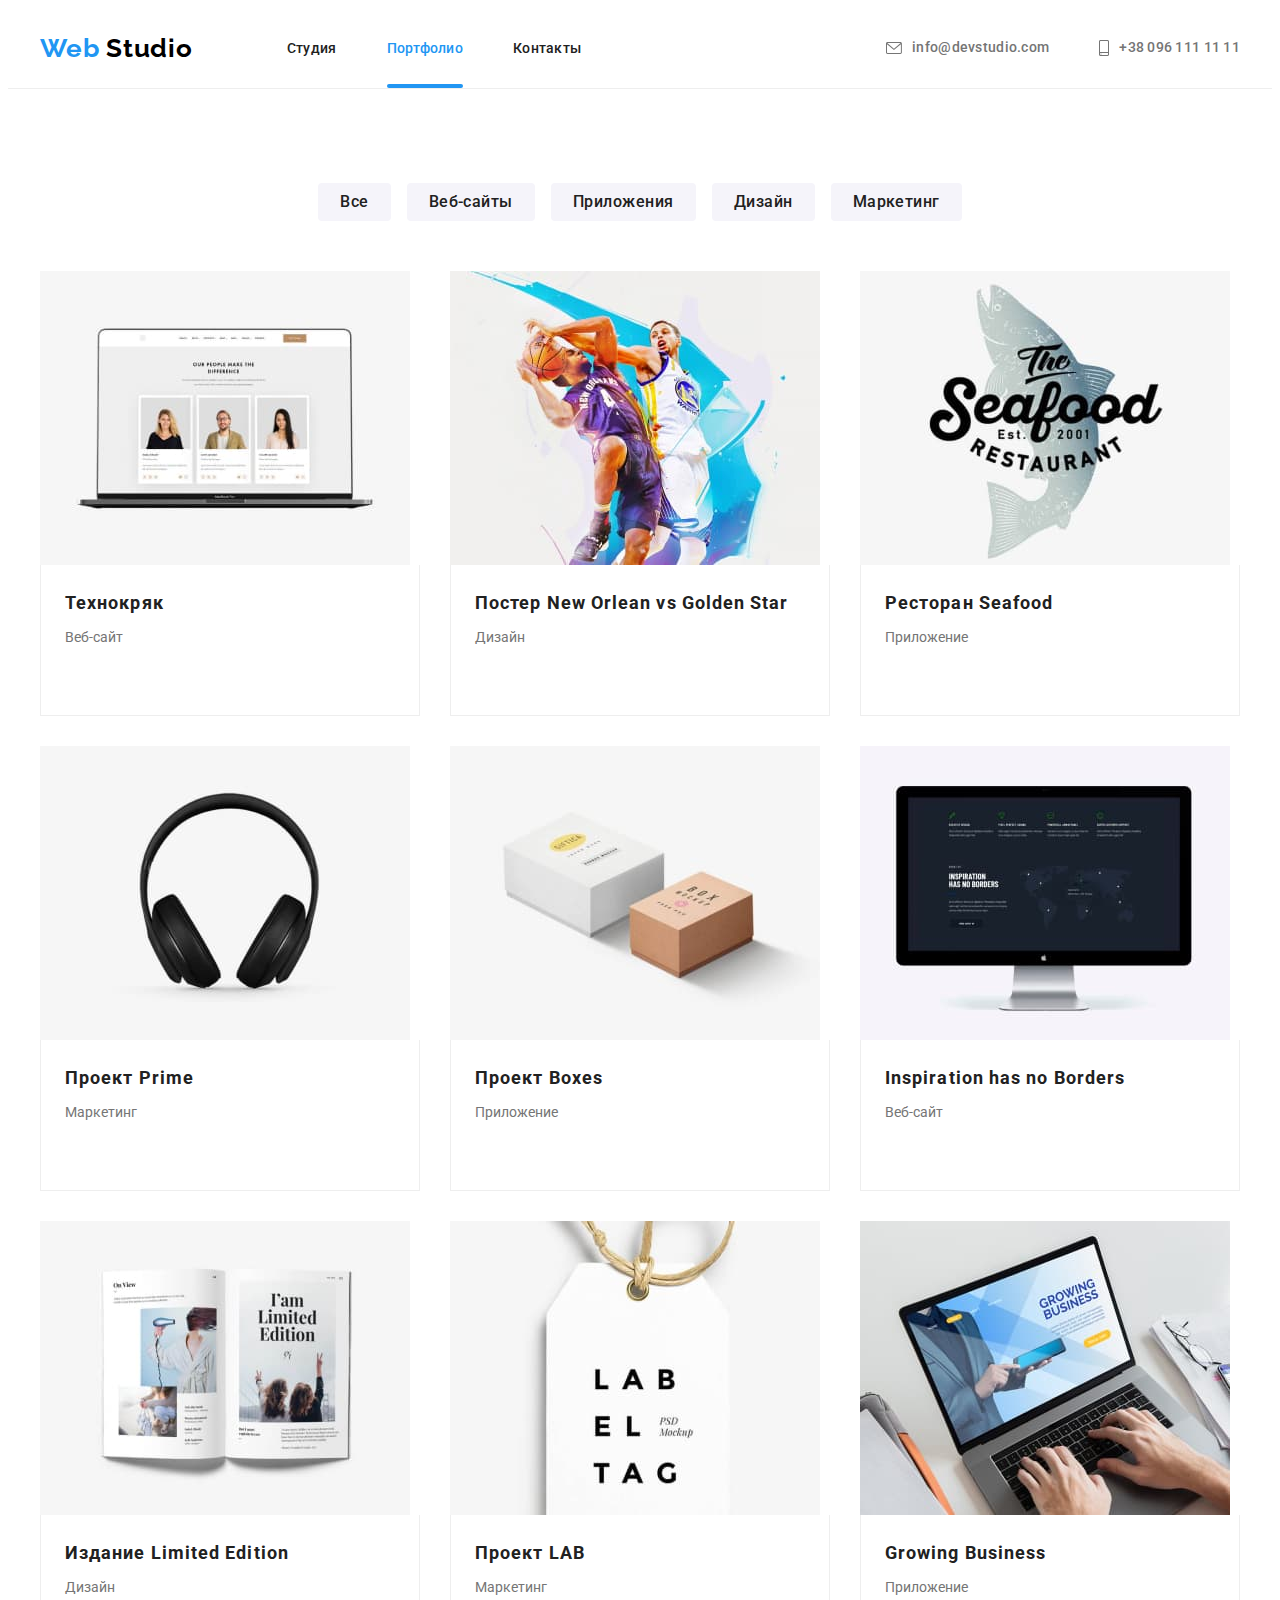
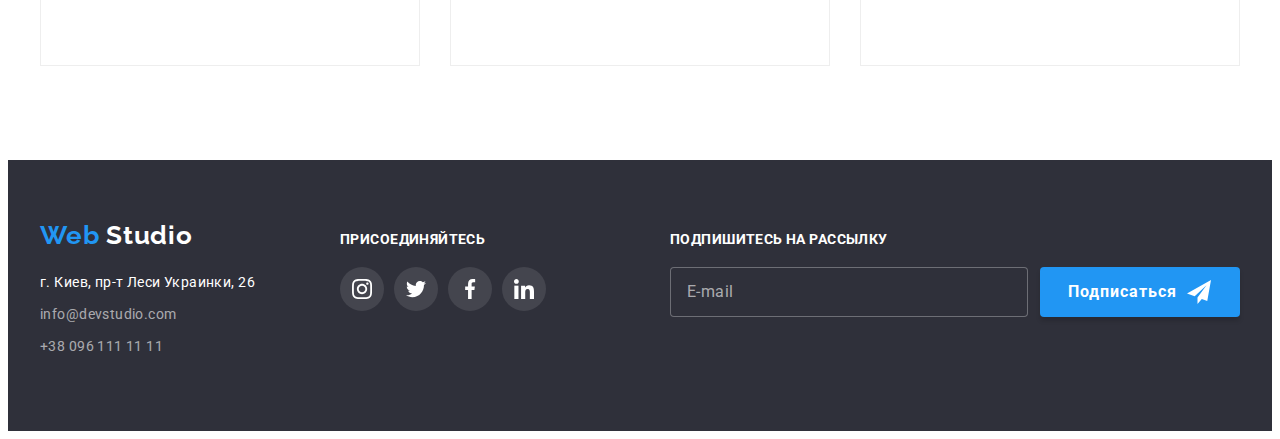
==== commit 9b30b96e: "Finished to adapt Portfolio" ====
--- a/portfolio.html
+++ b/portfolio.html
@@ -93,7 +93,7 @@
 		</div>
 	</header>
 	<main>
-		<!-- <section class="portfolio section">
+		<section class="portfolio section">
 			<div class="container portfolio-container">
 				<h1 class="portfolio-title visually-hidden">Портфолио проектов</h1>
 				<ul class="filters-list list">
@@ -293,9 +293,9 @@
 					</li>
 				</ul>
 			</div>
-		</section> -->
+		</section>
 	</main>
-	<!-- <footer class="footer">
+	<footer class="footer">
 		<div class="container footer-container">
 			<div class="footer-wraper">
 				<div class="address-wraper">
@@ -362,7 +362,7 @@
 				</form>
 			</div>
 		</div>
-	</footer> -->
+	</footer>
 	<script src="./js/menu.js"></script>
 </body>
 
--- a/css/main.min.css
+++ b/css/main.min.css
@@ -1,2 +1,2 @@
-:root{--primary-font-family: "Roboto", sans-serif;--secondary-font-family: "Raleway", sans-serif;--primary-text-color: #757575;--secondary-text-color: #212121;--top-logo-color: #000000;--contrast-accent-color: #ffffff;--primary-accent-color: #2196f3;--secondary-accent-color: #188ce8;--primary-background-color: #ffffff;--secondary-background-color: #f5f4fa;--hero-background-color: #c4c4c4;--footer-background-color: #2f303a;--footer-text-color: rgba(255, 255, 255, 0.6);--projects-card-border-color: #eeeeee;--section-border-color: #eeeeee;--social-list-icon-color: #afb1b8}.visually-hidden{position:absolute;width:1px;height:1px;margin:-1px;padding:0;overflow:hidden;border:0;clip:rect(0 0 0 0)}body{font-family:var(--primary-font-family);font-size:14px;color:var(--primary-text-color)}h1,h2,h3,h4,h5,h6,p{margin-top:0;margin-bottom:0}ul,ol{margin-top:0;margin-bottom:0;padding-left:0}img{display:block;max-width:100%;height:auto}.list{list-style:none}.link{text-decoration:none}.container{padding-left:15px;padding-right:15px}@media screen and (min-width: 480px){.container{width:480px;margin-left:auto;margin-right:auto}}@media screen and (min-width: 768px){.container{width:768px}}@media screen and (min-width: 1200px){.container{width:1200px}}.logo{font-family:var(--secondary-font-family);font-weight:700;font-size:26px;line-height:1.19;letter-spacing:0.03em;color:var(--primary-accent-color)}.logo_black{color:var(--top-logo-color)}.logo_white{color:var(--contrast-accent-color)}.main-title{margin-bottom:30px;font-weight:900;font-size:44px;line-height:1.36;text-align:center;letter-spacing:0.06em;text-transform:uppercase;color:var(--contrast-accent-color)}.title{margin-bottom:50px;font-weight:700;font-size:36px;line-height:1.17;text-align:center;letter-spacing:0.03em;color:var(--secondary-text-color)}.section{padding-top:94px;padding-bottom:94px}.social-list{display:flex;justify-content:space-between}.social-list__link{display:flex;justify-content:center;align-items:center;width:44px;height:44px;border-radius:50%;transition:background-color 250ms cubic-bezier(0.4, 0, 0.2, 1)}.social-list__link:hover,.social-list__link:focus{background-color:var(--primary-accent-color)}.social-list__icon{fill:var(--social-list-icon-color);transition:fill 250ms cubic-bezier(0.4, 0, 0.2, 1)}.social-list__link:hover .social-list__icon,.social-list__link:focus .social-list__icon{fill:var(--contrast-accent-color)}.backdrop{position:fixed;top:0;left:0;width:100vw;height:100vh;background-color:rgba(0,0,0,0.2);transition:opacity 250ms cubic-bezier(0.4, 0, 0.2, 1),visibility 250ms cubic-bezier(0.4, 0, 0.2, 1)}.backdrop.is-hidden{opacity:0;visibility:hidden;pointer-events:none}.modal{position:absolute;top:50%;left:50%;transform:translate(-50%, -50%);width:528px;height:582px;background-color:var(--primary-background-color)}.modal-close-btn{position:absolute;top:8px;right:8px;display:flex;justify-content:center;align-items:center;padding:0;width:30px;height:30px;border-radius:50%;border:1px solid rgba(0,0,0,0.1);background-color:transparent;cursor:pointer}.modal-close-icon{transition:fill 250ms cubic-bezier(0.4, 0, 0.2, 1)}.modal-close-btn:hover .modal-close-icon,.modal-close-btn:focus .modal-close-icon{fill:var(--primary-accent-color)}.contact-form{padding:40px}.contact-form-title{display:block;margin-bottom:12px;font-family:'Roboto';font-style:normal;font-weight:700;font-size:20px;line-height:1.15;text-align:center;letter-spacing:0.03em;color:var(--secondary-text-color)}.contact-form-field{display:block;margin-bottom:10px}.contact-form-field-label{font-family:'Roboto';font-style:normal;font-weight:400;font-size:12px;line-height:1.167;letter-spacing:0.01em;color:var(--primary-text-color)}.contact-form-input-wrapper{position:relative;display:block;margin-top:4px}.contact-form-input{width:100%;height:40px;padding-left:42px;border:1px solid rgba(33,33,33,0.2);box-sizing:border-box;border-radius:4px;transition:border-color 250ms cubic-bezier(0.4, 0, 0.2, 1)}.contact-form-input:focus{outline:none;border-color:var(--primary-accent-color)}.contact-form-input-icon{position:absolute;top:50%;left:12px;transform:translateY(-50%);fill:var(--secondary-text-color);transition:fill 250ms cubic-bezier(0.4, 0, 0.2, 1)}.contact-form-input:focus+.contact-form-input-icon{fill:var(--primary-accent-color)}.contact-form-message{margin-top:4px;padding:12px 16px;resize:none;width:100%;height:120px;border:1px solid rgba(33,33,33,0.2);box-sizing:border-box;border-radius:4px;transition:border-color 250ms cubic-bezier(0.4, 0, 0.2, 1)}.contact-form-message:focus{outline:none;border-color:var(--primary-accent-color)}.contact-form-message::placeholder{font-family:'Roboto';font-style:normal;font-weight:400;font-size:12px;line-height:1.167;letter-spacing:0.01em;color:rgba(117,117,117,0.5)}.contact-form-checkbox-wrapper{margin-top:12px;margin-bottom:30px}.contact-form-checkbox-label{display:flex;justify-content:center;align-items:center;font-family:'Roboto';font-style:normal;font-weight:400;font-size:14px;line-height:1.71;letter-spacing:0.03em}.contact-form-checkbox-label::before{display:inline-block;width:16px;height:16px;cursor:pointer;content:'';margin-right:6px;background-image:url("../images/checkbox-icon.svg");background-repeat:no-repeat;transition:background 250ms cubic-bezier(0.4, 0, 0.2, 1)}.contact-form-checkbox:checked+.contact-form-checkbox-label::before{background-image:url("../images/checked-checkbox-icon.svg");background-repeat:no-repeat}.contact-form-checkbox-label>a{color:var(--primary-accent-color)}.contact-form-submit-btn{display:block;width:200px;padding:10px 32px;margin-left:auto;margin-right:auto;font-family:inherit;font-weight:700;font-size:16px;line-height:1.88;text-align:center;letter-spacing:0.06em;color:var(--contrast-accent-color);background-color:var(--primary-accent-color);box-shadow:0px 4px 4px rgba(0,0,0,0.15);border-radius:4px;border-width:0;cursor:pointer;transition:background-color 250ms cubic-bezier(0.4, 0, 0.2, 1)}.contact-form-submit-btn:hover,.contact-form-submit-btn:focus{background-color:var(--secondary-accent-color)}.header-container{display:flex;align-items:center}.header{max-height:80px;border-bottom:1px solid var(--section-border-color)}@media screen and (max-width: 767px){.header{max-height:60px;padding-top:10px;padding-bottom:10px}.nav{display:none}.contacts-list{display:none}.mobile-menu-btn{background-color:transparent;border:none;padding:0;line-height:0}.mobile-menu-btn__icon{transition:fill 250ms cubic-bezier(0.4, 0, 0.2, 1)}.mobile-menu-btn:hover .mobile-menu-btn__icon,.mobile-menu-btn:focus .mobile-menu-btn__icon{fill:var(--primary-accent-color)}.mobile-menu{position:absolute;top:0;left:0;overflow:auto;width:100%;height:100vh;background-color:var(--primary-background-color);opacity:0;visibility:hidden;pointer-events:none;transition:opacity 250ms cubic-bezier(0.4, 0, 0.2, 1),visibility 250ms cubic-bezier(0.4, 0, 0.2, 1)}.mobile-menu.is-open{opacity:1;visibility:visible;pointer-events:auto}.mobile-menu__close-btn{position:absolute;top:10px;right:15px;display:flex;justify-content:center;align-items:center;background-color:transparent;border:none;padding:0;line-height:0;cursor:pointer}.mobile-menu__close-icon{transition:fill 250ms cubic-bezier(0.4, 0, 0.2, 1)}.mobile-menu__close-btn:hover .mobile-menu__close-icon,.mobile-menu__close-btn:focus .mobile-menu__close-icon{fill:var(--primary-accent-color)}.mobile-menu__container{display:flex;flex-direction:column;position:relative;height:100%;padding:48px 40px}.mobile-menu__nav-item{margin-bottom:32px}.mobile-menu__nav-link{font-style:normal;font-weight:500;font-size:40px;line-height:1.18;text-align:center;letter-spacing:0.02em;color:var(--secondary-text-color);transition:color 250ms cubic-bezier(0.4, 0, 0.2, 1)}.mobile-menu__nav-link:hover,.mobile-menu__nav-link:focus{color:var(--primary-accent-color)}.current{color:var(--primary-accent-color)}.mobile-menu__contacts-wrapper{flex-basis:100%;display:flex;flex-direction:column;justify-content:end}.mobile-menu__contacts-item{margin-top:32px}.mobile-menu__contacts-link{font-style:normal;font-weight:500;letter-spacing:0.02em;color:var(--primary-text-color)}.mobile-menu__contacts-link.phone{font-size:34px;line-height:1.18;color:var(--primary-accent-color)}.mobile-menu__contacts-link.email{font-size:24px;line-height:1.667px}.mobile-menu__social{display:flex;flex-wrap:wrap;margin-top:54px;margin-left:-20px}.mobile-menu__social-item{margin-top:10px;margin-left:20px;margin-bottom:10px}.mobile-menu__social-link{padding-top:10px;padding-bottom:10px;font-style:normal;font-weight:500;font-size:18px;line-height:1.22;letter-spacing:0.02em;color:var(--primary-accent-color)}}@media screen and (min-width: 768px){.mobile-menu-btn{display:none}.mobile-menu{display:none}.header-container{min-height:80px}.nav-list{display:flex;align-items:center}.nav-list__item:not(:last-child){margin-right:50px}.nav-list__link{padding-top:32px;padding-bottom:32px;font-weight:500;line-height:1.14;letter-spacing:0.02em;color:var(--secondary-text-color);transition:color 250ms cubic-bezier(0.4, 0, 0.2, 1)}.nav-list__link:hover,.nav-list__link:focus{color:var(--primary-accent-color)}.current{color:var(--primary-accent-color)}.nav .current{position:relative}.nav .current::after{position:absolute;bottom:0;left:0;content:"";width:100%;height:4px;border-radius:2px;background-color:var(--primary-accent-color)}.contacts-list__link{display:flex;align-items:center;font-weight:500;line-height:1.14;letter-spacing:0.02em;color:var(--primary-text-color);transition:color 250ms cubic-bezier(0.4, 0, 0.2, 1)}.contacts-list__icon{margin-right:10px;fill:var(--primary-text-color);transition:fill 250ms cubic-bezier(0.4, 0, 0.2, 1)}.contacts-list__link:hover .contacts-list__icon,.contacts-list__link:focus .contacts-list__icon{fill:var(--primary-accent-color)}}@media screen and (max-width: 1200px){.header-container{justify-content:space-between}.contacts-list__item:not(:last-child){margin-bottom:10px}}@media screen and (min-width: 1200px){.header .contacts-list{display:flex;align-items:center;margin-left:auto}.header .contacts-list__link{padding-top:32px;padding-bottom:32px}.nav-list{margin-left:94px}.header .phone{margin-left:50px}}.hero-section{padding-top:200px;padding-bottom:200px;background-image:linear-gradient(to right, rgba(47,48,58,0.4), rgba(47,48,58,0.4)),url(../images/hero-bg-img.jpg);background-repeat:no-repeat;background-position:center center;background-color:var(--hero-background-color)}.modal-btn{display:block;min-width:136px;padding:10px 32px;margin-left:auto;margin-right:auto;font-family:inherit;font-weight:700;font-size:16px;line-height:1.88;text-align:center;letter-spacing:0.06em;color:var(--contrast-accent-color);background-color:var(--primary-accent-color);box-shadow:0px 4px 4px rgba(0,0,0,0.15);border-radius:4px;border-width:0;cursor:pointer;transition:background-color 250ms cubic-bezier(0.4, 0, 0.2, 1)}.modal-btn:hover,.modal-btn:focus{background-color:var(--secondary-accent-color)}.features-section{padding-top:94px}.features-list{display:flex;justify-content:space-between}.features-list__item{width:270px}.features-list__item:not(:last-child){margin-right:30px}.features-list__icon-wrapper{display:flex;justify-content:center;align-items:center;width:270px;height:120px;margin-bottom:30px;background-color:var(--secondary-background-color);border-radius:4px}.features-list__title{margin-bottom:10px;font-size:14px;font-weight:700;line-height:1.14;letter-spacing:0.03em;text-transform:uppercase;color:var(--secondary-text-color)}.features-list__description{height:75px;line-height:1.71;letter-spacing:0.03em;color:var(--primary-text-color)}.activities-list{display:flex;justify-content:space-between}.activities-list__item{position:relative}.activities-list__title{position:absolute;left:0;bottom:0;width:100%;height:70px;padding:26px;font-style:normal;font-weight:700;font-size:14px;line-height:16px;text-align:center;letter-spacing:0.03em;text-transform:uppercase;color:var(--contrast-accent-color);background-color:rgba(47,48,58,0.8)}.team{background-color:var(--secondary-background-color)}.team-list{display:flex;flex-wrap:wrap;justify-content:center;margin-left:-30px;margin-top:-30px}.team-member{flex-basis:calc((100% - 120px) / 4);margin-left:30px;margin-top:30px}.team-member-card{background-color:var(--primary-background-color);box-shadow:0px 1px 3px rgba(0,0,0,0.12),0px 1px 1px rgba(0,0,0,0.14),0px 2px 1px rgba(0,0,0,0.2);border-radius:0px 0px 4px 4px}.team-member-description{padding:30px 32px}.team-member-name{margin-bottom:10px;font-weight:500;font-size:16px;line-height:1.19;text-align:center;letter-spacing:0.03em;color:var(--secondary-text-color)}.team-member-position{margin-bottom:16px;font-size:16px;line-height:1.19;text-align:center;letter-spacing:0.03em}.clients-list{display:flex;flex-wrap:wrap;justify-content:center;margin-left:-30px;margin-top:-30px}.clients-list__item{flex-basis:calc((100% - 180px) / 6);margin-left:30px;margin-top:30px}.clients-list__link{display:flex;justify-content:center;width:170px;height:92px;fill:var(--social-list-icon-color);border:1px solid var(--social-list-icon-color);border-radius:4px;transition:fill 250ms cubic-bezier(0.4, 0, 0.2, 1),border-color 250ms cubic-bezier(0.4, 0, 0.2, 1)}.clients-list__link:hover,.clients-list__link:focus{fill:var(--primary-accent-color);border-color:var(--primary-accent-color)}.clients-list__icon{align-self:center}.footer{padding-top:60px;padding-bottom:60px;background-color:var(--footer-background-color)}.contacts{min-width:230px;margin-top:20px;margin-right:70px;margin-bottom:0;font-style:inherit}.contacts .contacts-list{max-height:82px}.footer .contacts-list__item:not(:last-child){margin-bottom:8px}.contacts .link{font-weight:400;line-height:1.71;letter-spacing:0.03em;color:var(--footer-text-color);transition:color 250ms cubic-bezier(0.4, 0, 0.2, 1)}.contacts .post{color:var(--contrast-accent-color)}.contacts-list__link:hover,.contacts-list__link:focus{color:var(--primary-accent-color)}.footer-wraper{display:flex}.social-media{min-width:206px;margin-top:10px}.join,.subscribe-call{font-weight:700;font-size:14px;line-height:16px;letter-spacing:0.03em;text-transform:uppercase;color:var(--contrast-accent-color)}.footer .social-list{margin-top:20px}.footer .social-list__icon{fill:var(--contrast-accent-color)}.footer .social-list__link{background-color:rgba(255,255,255,0.1);transition:background-color 250ms cubic-bezier(0.4, 0, 0.2, 1)}.footer .social-list__link:hover,.footer .social-list__link:focus{background-color:var(--primary-accent-color)}.subscribe-form{margin-top:10px;margin-left:auto}.subscribe-form-email-wrapper{display:flex;justify-content:end;align-items:center;margin-top:20px}.subscribe-form-input{margin-right:12px;width:358px;height:50px;padding:16px;background-color:var(--footer-background-color);border:1px solid rgba(255,255,255,0.3);box-sizing:border-box;border-radius:4px;color:var(--contrast-accent-color);transition:border-color 250ms cubic-bezier(0.4, 0, 0.2, 1)}.subscribe-form-input::placeholder{font-family:'Roboto';font-style:normal;font-weight:400;font-size:16px;line-height:1.25;letter-spacing:0.03em;color:rgba(255,255,255,0.6)}.subscribe-form-input:focus{outline:none;border-color:var(--primary-accent-color)}.subscribe-form-submit-btn{display:inline-flex;align-items:center;min-width:200px;padding:10px 28px;font-family:inherit;font-weight:700;font-size:16px;line-height:1.88;text-align:center;letter-spacing:0.06em;color:var(--contrast-accent-color);background-color:var(--primary-accent-color);box-shadow:0px 4px 4px rgba(0,0,0,0.15);border-radius:4px;border-width:0;cursor:pointer;transition:background-color 250ms cubic-bezier(0.4, 0, 0.2, 1)}.subscribe-form-submit-btn::after{display:inline-block;margin-left:10px;content:'';width:24px;height:24px;background:url("../images/subscribe-icon.svg") no-repeat}.subscribe-form-submit-btn:hover,.subscribe-form-submit-btn:focus{background-color:var(--secondary-accent-color)}.filters-list{display:flex;justify-content:center;margin-bottom:50px;min-width:610px}.filters-list__item:not(:last-child){margin-right:8px}.filters-list__btn{padding:6px 22px;min-width:30px;font-family:inherit;font-weight:500;font-size:16px;line-height:1.63;text-align:center;letter-spacing:0.03em;color:var(--secondary-text-color);background-color:var(--secondary-background-color);border-radius:4px;border-width:0px;cursor:pointer;transition:color 250ms cubic-bezier(0.4, 0, 0.2, 1),background-color 250ms cubic-bezier(0.4, 0, 0.2, 1),box-shadow 250ms cubic-bezier(0.4, 0, 0.2, 1)}.filters-list__btn:hover,.filters-list__btn:focus{color:var(--contrast-accent-color);background-color:var(--primary-accent-color);box-shadow:0px 3px 1px rgba(0,0,0,0.1),0px 1px 2px rgba(0,0,0,0.08),0px 2px 2px rgba(0,0,0,0.12)}.projects-list{display:flex;flex-wrap:wrap;justify-content:center;margin-left:-30px;margin-top:-30px}.projects-list__item{flex-basis:calc((100% - 90px) / 3);margin-left:30px;margin-top:30px}.project-card{transition:box-shadow 250ms cubic-bezier(0.4, 0, 0.2, 1)}.projects-list__link:hover .project-card,.projects-list__link:focus .project-card{box-shadow:0px 1px 1px rgba(0,0,0,0.12),0px 4px 4px rgba(0,0,0,0.06),1px 4px 6px rgba(0,0,0,0.16)}.project-card__img-wrapper{position:relative;overflow:hidden}.project-card__overlay{position:absolute;top:0;left:0;width:100%;height:100%;padding:62px 24px;font-family:"Roboto";font-style:normal;font-weight:400;font-size:18px;line-height:1.56;letter-spacing:0.03em;color:var(--contrast-accent-color);background-color:rgba(33,150,243,0.9);overflow:auto;transform:translateY(100%);transition:transform 250ms cubic-bezier(0.4, 0, 0.2, 1)}.projects-list__link:hover .project-card__overlay,.projects-list__link:focus .project-card__overlay{transform:translateY(0%)}.project-discription{min-height:110px;padding:20px 24px;border-right:1px solid var(--projects-card-border-color);border-bottom:1px solid var(--projects-card-border-color);border-left:1px solid var(--projects-card-border-color)}.project-title{margin-bottom:8px;font-weight:700;font-size:18px;line-height:2;letter-spacing:0.06em;color:var(--secondary-text-color)}.projects-list__link{color:currentColor}
+:root{--primary-font-family: "Roboto", sans-serif;--secondary-font-family: "Raleway", sans-serif;--primary-text-color: #757575;--secondary-text-color: #212121;--top-logo-color: #000000;--contrast-accent-color: #ffffff;--primary-accent-color: #2196f3;--secondary-accent-color: #188ce8;--primary-background-color: #ffffff;--secondary-background-color: #f5f4fa;--hero-background-color: #c4c4c4;--footer-background-color: #2f303a;--footer-text-color: rgba(255, 255, 255, 0.6);--projects-card-border-color: #eeeeee;--section-border-color: #eeeeee;--social-list-icon-color: #afb1b8}.visually-hidden{position:absolute;width:1px;height:1px;margin:-1px;padding:0;overflow:hidden;border:0;clip:rect(0 0 0 0)}body{font-family:var(--primary-font-family);font-size:14px;color:var(--primary-text-color)}h1,h2,h3,h4,h5,h6,p{margin-top:0;margin-bottom:0}ul,ol{margin-top:0;margin-bottom:0;padding-left:0}img{display:block;max-width:100%;height:auto}.list{list-style:none}.link{text-decoration:none}.container{padding-left:15px;padding-right:15px}@media screen and (min-width: 480px){.container{width:480px;margin-left:auto;margin-right:auto}}@media screen and (min-width: 768px){.container{width:768px}}@media screen and (min-width: 1200px){.container{width:1200px}}.logo{font-family:var(--secondary-font-family);font-weight:700;font-size:26px;line-height:1.19;letter-spacing:0.03em;color:var(--primary-accent-color)}.logo_black{color:var(--top-logo-color)}.logo_white{color:var(--contrast-accent-color)}.main-title{margin-bottom:30px;font-weight:900;font-size:26px;line-height:1.62;text-align:center;letter-spacing:0.06em;text-transform:uppercase;color:var(--contrast-accent-color)}@media screen and (min-width: 1200px){.main-title{font-size:44px;line-height:1.36}}.title{margin-bottom:30px;font-weight:700;font-size:28px;line-height:1.179;text-align:center;letter-spacing:0.03em;color:var(--secondary-text-color)}@media screen and (min-width: 1200px){.title{margin-bottom:50px;font-size:36px;line-height:1.167}}.section{padding-top:60px;padding-bottom:60px}@media screen and (min-width: 1200px){.section{padding-top:94px;padding-bottom:94px}}.social-list{display:flex;justify-content:center}.social-list__link{display:flex;justify-content:center;align-items:center;width:44px;height:44px;border-radius:50%;transition:background-color 250ms cubic-bezier(0.4, 0, 0.2, 1)}.social-list__link:hover,.social-list__link:focus{background-color:var(--primary-accent-color)}.social-list__icon{fill:var(--social-list-icon-color);transition:fill 250ms cubic-bezier(0.4, 0, 0.2, 1)}.social-list__link:hover .social-list__icon,.social-list__link:focus .social-list__icon{fill:var(--contrast-accent-color)}.backdrop{position:fixed;top:0;left:0;width:100vw;height:100vh;background-color:rgba(0,0,0,0.2);transition:opacity 250ms cubic-bezier(0.4, 0, 0.2, 1),visibility 250ms cubic-bezier(0.4, 0, 0.2, 1);overflow-x:scroll}.backdrop.is-hidden{opacity:0;visibility:hidden;pointer-events:none}.modal{position:absolute;top:50%;left:50%;transform:translate(-50%, -50%);width:calc(100% - 20px);min-width:320px;height:610px;background-color:var(--primary-background-color)}@media screen and (min-width: 480px){.modal{width:450px}}@media screen and (min-width: 769px){.modal{width:528px;height:582px}}.modal-close-btn{position:absolute;top:8px;right:8px;display:flex;justify-content:center;align-items:center;padding:0;width:30px;height:30px;border-radius:50%;border:1px solid rgba(0,0,0,0.1);background-color:transparent;cursor:pointer}.modal-close-icon{transition:fill 250ms cubic-bezier(0.4, 0, 0.2, 1)}.modal-close-btn:hover .modal-close-icon,.modal-close-btn:focus .modal-close-icon{fill:var(--primary-accent-color)}.contact-form{padding:40px}.contact-form-title{display:block;margin-bottom:12px;font-family:'Roboto';font-style:normal;font-weight:700;font-size:20px;line-height:1.5;text-align:center;letter-spacing:0.03em;color:var(--secondary-text-color)}@media screen and (min-width: 769px){.contact-form-title{line-height:1.15}}.contact-form-field{display:block;margin-bottom:10px}.contact-form-field-label{font-family:'Roboto';font-style:normal;font-weight:400;font-size:12px;line-height:1.167;letter-spacing:0.01em;color:var(--primary-text-color)}.contact-form-input-wrapper{position:relative;display:block;margin-top:4px}.contact-form-input{width:100%;height:40px;padding-left:42px;border:1px solid rgba(33,33,33,0.2);box-sizing:border-box;border-radius:4px;transition:border-color 250ms cubic-bezier(0.4, 0, 0.2, 1)}.contact-form-input:focus{outline:none;border-color:var(--primary-accent-color)}.contact-form-input-icon{position:absolute;top:50%;left:12px;transform:translateY(-50%);fill:var(--secondary-text-color);transition:fill 250ms cubic-bezier(0.4, 0, 0.2, 1)}.contact-form-input:focus+.contact-form-input-icon{fill:var(--primary-accent-color)}.contact-form-message{margin-top:4px;padding:12px 16px;resize:none;width:100%;height:120px;border:1px solid rgba(33,33,33,0.2);box-sizing:border-box;border-radius:4px;transition:border-color 250ms cubic-bezier(0.4, 0, 0.2, 1)}.contact-form-message:focus{outline:none;border-color:var(--primary-accent-color)}.contact-form-message::placeholder{font-family:'Roboto';font-style:normal;font-weight:400;font-size:12px;line-height:1.167;letter-spacing:0.01em;color:rgba(117,117,117,0.5)}.contact-form-checkbox-wrapper{margin-top:12px;margin-bottom:30px}.contact-form-checkbox-label{display:flex;justify-content:center;align-items:center;font-family:'Roboto';font-style:normal;font-weight:400;font-size:12px;line-height:1.167;letter-spacing:0.03em}.contact-form-checkbox-label::before{display:inline-block;width:16px;height:16px;cursor:pointer;content:'';margin-right:6px;background-image:url("../images/checkbox-icon.svg");background-repeat:no-repeat;transition:background 250ms cubic-bezier(0.4, 0, 0.2, 1)}.contact-form-checkbox:checked+.contact-form-checkbox-label::before{background-image:url("../images/checked-checkbox-icon.svg");background-repeat:no-repeat}.contact-form-checkbox-label>a{color:var(--primary-accent-color)}@media screen and (min-width: 769px){.contact-form-checkbox-label{font-size:14px;line-height:1.71}}.contact-form-submit-btn{display:block;width:200px;padding:10px 32px;margin-left:auto;margin-right:auto;font-family:inherit;font-weight:700;font-size:16px;line-height:1.88;text-align:center;letter-spacing:0.06em;color:var(--contrast-accent-color);background-color:var(--primary-accent-color);box-shadow:0px 4px 4px rgba(0,0,0,0.15);border-radius:4px;border-width:0;cursor:pointer;transition:background-color 250ms cubic-bezier(0.4, 0, 0.2, 1)}.contact-form-submit-btn:hover,.contact-form-submit-btn:focus{background-color:var(--secondary-accent-color)}.header-container{display:flex;align-items:center}.header{max-height:80px;border-bottom:1px solid var(--section-border-color)}@media screen and (max-width: 767px){.header{max-height:60px;padding-top:10px;padding-bottom:10px}.nav{display:none}.header .contacts-list{display:none}.mobile-menu-btn{background-color:transparent;border:none;padding:0;line-height:0}.mobile-menu-btn__icon{transition:fill 250ms cubic-bezier(0.4, 0, 0.2, 1)}.mobile-menu-btn:hover .mobile-menu-btn__icon,.mobile-menu-btn:focus .mobile-menu-btn__icon{fill:var(--primary-accent-color)}.mobile-menu{position:absolute;top:0;left:0;overflow:auto;width:100%;height:100vh;background-color:var(--primary-background-color);opacity:0;visibility:hidden;pointer-events:none;transition:opacity 250ms cubic-bezier(0.4, 0, 0.2, 1),visibility 250ms cubic-bezier(0.4, 0, 0.2, 1)}.mobile-menu.is-open{opacity:1;visibility:visible;pointer-events:none}.mobile-menu__close-btn{position:absolute;top:10px;right:15px;display:flex;justify-content:center;align-items:center;background-color:transparent;border:none;padding:0;line-height:0;cursor:pointer}.mobile-menu__close-icon{transition:fill 250ms cubic-bezier(0.4, 0, 0.2, 1)}.mobile-menu__close-btn:hover .mobile-menu__close-icon,.mobile-menu__close-btn:focus .mobile-menu__close-icon{fill:var(--primary-accent-color)}.mobile-menu__container{display:flex;flex-direction:column;position:relative;height:100%;padding:48px 40px}.mobile-menu__nav-item{margin-bottom:32px}.mobile-menu__nav-link{font-style:normal;font-weight:500;font-size:40px;line-height:1.18;text-align:center;letter-spacing:0.02em;color:var(--secondary-text-color);transition:color 250ms cubic-bezier(0.4, 0, 0.2, 1)}.mobile-menu__nav-link:hover,.mobile-menu__nav-link:focus{color:var(--primary-accent-color)}.current{color:var(--primary-accent-color)}.mobile-menu__contacts-wrapper{flex-basis:100%;display:flex;flex-direction:column;justify-content:end}.mobile-menu__contacts-item{margin-top:32px}.mobile-menu__contacts-link{font-style:normal;font-weight:500;letter-spacing:0.02em;color:var(--primary-text-color)}.mobile-menu__contacts-link.phone{font-size:34px;line-height:1.18;color:var(--primary-accent-color)}.mobile-menu__contacts-link.email{font-size:24px;line-height:1.667px}.mobile-menu__social{display:flex;flex-wrap:wrap;margin-top:54px;margin-left:-20px}.mobile-menu__social-item{margin-top:10px;margin-left:20px;margin-bottom:10px}.mobile-menu__social-link{padding-top:10px;padding-bottom:10px;font-style:normal;font-weight:500;font-size:18px;line-height:1.22;letter-spacing:0.02em;color:var(--primary-accent-color)}}@media screen and (min-width: 768px){.mobile-menu-btn{display:none}.mobile-menu{display:none}.header-container{min-height:80px}.nav-list{display:flex;align-items:center}.nav-list__item:not(:last-child){margin-right:50px}.nav-list__link{padding-top:32px;padding-bottom:32px;font-weight:500;line-height:1.14;letter-spacing:0.02em;color:var(--secondary-text-color);transition:color 250ms cubic-bezier(0.4, 0, 0.2, 1)}.nav-list__link:hover,.nav-list__link:focus{color:var(--primary-accent-color)}.current{color:var(--primary-accent-color)}.nav .current{position:relative}.nav .current::after{position:absolute;bottom:0;left:0;content:"";width:100%;height:4px;border-radius:2px;background-color:var(--primary-accent-color)}.contacts-list__link{display:flex;align-items:center;font-weight:500;line-height:1.14;letter-spacing:0.02em;color:var(--primary-text-color);transition:color 250ms cubic-bezier(0.4, 0, 0.2, 1)}.contacts-list__icon{margin-right:10px;fill:var(--primary-text-color);transition:fill 250ms cubic-bezier(0.4, 0, 0.2, 1)}.contacts-list__link:hover .contacts-list__icon,.contacts-list__link:focus .contacts-list__icon{fill:var(--primary-accent-color)}}@media screen and (max-width: 1200px){.header-container{justify-content:space-between}.contacts-list__item:not(:last-child){margin-bottom:10px}}@media screen and (min-width: 1200px){.header .contacts-list{display:flex;align-items:center;margin-left:auto}.header .contacts-list__link{padding-top:32px;padding-bottom:32px}.nav-list{margin-left:94px}.header .phone{margin-left:50px}}.hero-section{padding-top:118px;padding-bottom:118px;background-image:linear-gradient(to right, rgba(47,48,58,0.4), rgba(47,48,58,0.4)),url("../images/hero-bg-img-mob.jpg");background-repeat:no-repeat;background-position:center center;background-size:cover;background-color:var(--hero-background-color)}@media (min-device-pixel-ratio: 2), (min-resolution: 192dpi), (min-resolution: 2dppx){.hero-section{background-image:linear-gradient(to right, rgba(47,48,58,0.4), rgba(47,48,58,0.4)),url(../images/hero-bg-img-mob@2x.jpg)}}@media screen and (min-width: 481px){.hero-section{background-image:linear-gradient(to right, rgba(47,48,58,0.4), rgba(47,48,58,0.4)),url(../images/hero-bg-img-tab.jpg)}}@media screen and (min-width: 481px) and (min-device-pixel-ratio: 2), screen and (min-width: 481px) and (min-resolution: 192dpi), screen and (min-width: 481px) and (min-resolution: 2dppx){.hero-section{background-image:linear-gradient(to right, rgba(47,48,58,0.4), rgba(47,48,58,0.4)),url(../images/hero-bg-img-tab@2x.jpg)}}@media screen and (min-width: 769px){.hero-section{background-image:linear-gradient(to right, rgba(47,48,58,0.4), rgba(47,48,58,0.4)),url(../images/hero-bg-img.jpg)}}@media screen and (min-width: 769px) and (min-device-pixel-ratio: 2), screen and (min-width: 769px) and (min-resolution: 192dpi), screen and (min-width: 769px) and (min-resolution: 2dppx){.hero-section{background-image:linear-gradient(to right, rgba(47,48,58,0.4), rgba(47,48,58,0.4)),url(../images/hero-bg-img@2x.jpg)}}@media screen and (min-width: 1200px){.hero-section{padding-top:200px;padding-bottom:200px}}@media screen and (min-width: 1600px){.hero-section{background-size:contain}}.modal-btn{display:block;min-width:136px;padding:10px 32px;margin-left:auto;margin-right:auto;font-family:inherit;font-weight:700;font-size:16px;line-height:1.88;text-align:center;letter-spacing:0.06em;color:var(--contrast-accent-color);background-color:var(--primary-accent-color);box-shadow:0px 4px 4px rgba(0,0,0,0.15);border-radius:4px;border-width:0;cursor:pointer;transition:background-color 250ms cubic-bezier(0.4, 0, 0.2, 1)}.modal-btn:hover,.modal-btn:focus{background-color:var(--secondary-accent-color)}.features-list__item{max-width:450px}@media screen and (max-width: 767px){.features-list__item:not(:last-child){margin-bottom:30px}}@media screen and (min-width: 768px){.features-list{display:flex;flex-wrap:wrap;justify-content:center;margin-top:-30px;margin-left:-30px}.features-list__item{width:354px;flex-basis:calc((100% - 60px) / 2);margin-left:30px;margin-top:30px}}@media screen and (min-width: 1200px){.features-section{padding-bottom:0}.features-list{flex-wrap:nowrap;justify-content:space-between;margin-top:0;margin-left:0}.features-list__item{width:270px;flex-basis:auto;margin-left:0;margin-top:0}.features-list__item:not(:last-child){margin-right:30px}}.features-list__icon-wrapper{display:flex;justify-content:center;align-items:center;width:100%;height:120px;margin-bottom:30px;background-color:var(--secondary-background-color);border-radius:4px}.features-list__title{margin-bottom:10px;font-size:14px;font-weight:700;line-height:1.14;letter-spacing:0.03em;text-align:center;text-transform:uppercase;color:var(--secondary-text-color)}@media screen and (min-width: 768px){.features-list__title{text-align:left}}.features-list__description{line-height:1.71;letter-spacing:0.03em;color:var(--primary-text-color)}.activities-list{display:flex;justify-content:space-between}.activities-list__item{position:relative}.activities-list__title{position:absolute;left:0;bottom:0;width:100%;height:70px;padding:26px;font-style:normal;font-weight:700;font-size:14px;line-height:16px;text-align:center;letter-spacing:0.03em;text-transform:uppercase;color:var(--contrast-accent-color);background-color:rgba(47,48,58,0.8)}@media screen and (max-width: 1199px){.activities{display:none}}.team{background-color:var(--secondary-background-color)}@media screen and (max-width: 767px){.team-member:not(:last-child){margin-bottom:30px}}.team-member-card{background-color:var(--primary-background-color);box-shadow:0px 1px 3px rgba(0,0,0,0.12),0px 1px 1px rgba(0,0,0,0.14),0px 2px 1px rgba(0,0,0,0.2);border-radius:0px 0px 4px 4px}.team-member-description{padding:30px 15px 24px}@media screen and (min-width: 768px){.team-list{display:flex;flex-wrap:wrap;justify-content:center;margin-left:-30px;margin-top:-30px}.team-member{flex-basis:calc((100% - 60px) / 2);margin-left:30px;margin-top:30px}.team-member-description{padding:30px 74px 24px}}@media screen and (min-width: 1200px){.team-member{flex-basis:calc((100% - 120px) / 4)}.team-member-description{padding:30px 32px}}.team-member-name{margin-bottom:10px;font-weight:500;font-size:16px;line-height:1.19;text-align:center;letter-spacing:0.03em;color:var(--secondary-text-color)}.team-member-position{margin-bottom:16px;font-size:16px;line-height:1.19;text-align:center;letter-spacing:0.03em}.clients-list__item{max-width:450px}.clients-list__link{display:flex;justify-content:center;width:100%;height:92px;fill:var(--social-list-icon-color);border:1px solid var(--social-list-icon-color);border-radius:4px;transition:fill 250ms cubic-bezier(0.4, 0, 0.2, 1),border-color 250ms cubic-bezier(0.4, 0, 0.2, 1)}.clients-list__link:hover,.clients-list__link:focus{fill:var(--primary-accent-color);border-color:var(--primary-accent-color)}.clients-list__icon{align-self:center}@media screen and (max-width: 479px){.clients-list__item:not(:last-child){margin-bottom:30px}}@media screen and (min-width: 480px){.clients-list{display:flex;flex-wrap:wrap;justify-content:center;margin-left:-30px;margin-top:-30px}.clients-list__item{flex-basis:calc((100% - 60px) / 2);margin-left:30px;margin-top:30px}}@media screen and (min-width: 768px){.clients-list__item{flex-basis:calc((100% - 90px) / 3)}}@media screen and (min-width: 1200px){.clients-list__item{flex-basis:calc((100% - 180px) / 6)}}.footer{padding-top:60px;padding-bottom:60px;background-color:var(--footer-background-color)}@media screen and (max-width: 1199px){.address-wraper{display:flex;flex-direction:column;align-items:center}}.contacts{min-width:230px;margin-top:20px;margin-right:auto;margin-left:auto;margin-bottom:0;font-style:inherit}.contacts .contacts-list{display:flex;flex-direction:column;max-height:82px;align-items:center}.footer .contacts-list__item:not(:last-child){margin-bottom:8px}.contacts .link{font-weight:400;line-height:1.71;letter-spacing:0.03em;color:var(--footer-text-color);transition:color 250ms cubic-bezier(0.4, 0, 0.2, 1)}.contacts .post{color:var(--contrast-accent-color)}.contacts-list__link:hover,.contacts-list__link:focus{color:var(--primary-accent-color)}.social-media{display:flex;flex-direction:column;align-items:center;min-width:206px;margin-top:60px;margin-bottom:60px}.join,.subscribe-call{font-weight:700;font-size:14px;line-height:16px;letter-spacing:0.03em;text-transform:uppercase;color:var(--contrast-accent-color)}.footer .social-list{margin-top:20px;justify-content:space-between;width:206px}.footer .social-list__icon{fill:var(--contrast-accent-color)}.footer .social-list__link{background-color:rgba(255,255,255,0.1);transition:background-color 250ms cubic-bezier(0.4, 0, 0.2, 1)}.footer .social-list__link:hover,.footer .social-list__link:focus{background-color:var(--primary-accent-color)}.subscribe-form{display:flex;flex-direction:column;margin-top:10px}.subscribe-call{align-self:center}.subscribe-form-email-wrapper{display:flex;flex-direction:column;align-items:center;margin-top:20px}.subscribe-form-input{height:50px;margin-bottom:20px;padding:16px;background-color:var(--footer-background-color);border:1px solid rgba(255,255,255,0.3);box-sizing:border-box;border-radius:4px;color:var(--contrast-accent-color);transition:border-color 250ms cubic-bezier(0.4, 0, 0.2, 1)}.subscribe-form-input::placeholder{font-family:'Roboto';font-style:normal;font-weight:400;font-size:16px;line-height:1.25;letter-spacing:0.03em;color:rgba(255,255,255,0.6)}.subscribe-form-input:focus{outline:none;border-color:var(--primary-accent-color)}@media screen and (max-width: 479px){.subscribe-form-input{flex-basis:calc(100% - 30px);min-width:100%}}@media screen and (min-width: 480px){.subscribe-form-input{width:450px}}@media screen and (min-width: 768px){.footer-wraper{display:flex;flex-wrap:wrap;align-items:baseline;flex-basis:100%}.address-wraper{margin-left:60px}.social-media{margin-top:0;margin-left:auto;margin-right:74px;width:206px}.subscribe-form{flex-basis:100%;margin-top:60px}}@media screen and (min-width: 1200px){.footer-wraper{flex-wrap:nowrap;justify-content:stretch;flex-basis:auto}.address-wraper{margin-left:0}.contacts .contacts-list{display:block}.social-media{display:block;margin-left:70px}.subscribe-form{flex-basis:auto;margin-top:0;margin-left:auto}.subscribe-call{align-self:flex-start}.subscribe-form-email-wrapper{flex-direction:row;align-items:center;justify-content:end}.subscribe-form-input{width:358px;margin-right:12px;margin-bottom:0}}.subscribe-form-submit-btn{display:inline-flex;align-items:center;min-width:200px;padding:10px 28px;font-family:inherit;font-weight:700;font-size:16px;line-height:1.88;text-align:center;letter-spacing:0.06em;color:var(--contrast-accent-color);background-color:var(--primary-accent-color);box-shadow:0px 4px 4px rgba(0,0,0,0.15);border-radius:4px;border-width:0;cursor:pointer;transition:background-color 250ms cubic-bezier(0.4, 0, 0.2, 1)}.subscribe-form-submit-btn::after{display:inline-block;margin-left:10px;content:'';width:24px;height:24px;background:url("../images/subscribe-icon.svg") no-repeat}.subscribe-form-submit-btn:hover,.subscribe-form-submit-btn:focus{background-color:var(--secondary-accent-color)}.filters-list{display:flex;flex-direction:column;align-items:center;margin-bottom:40px}@media screen and (max-width: 229px){.filters-list__item:not(:last-child){margin-bottom:15px}}@media screen and (min-width: 230px){.filters-list{flex-direction:row;flex-wrap:wrap;justify-content:center;margin-top:-15px;margin-left:-8px;margin-bottom:40px}.filters-list__item{margin-left:8px;margin-top:15px}}@media screen and (min-width: 768px){.filters-list{margin-bottom:30px;min-width:610px}.filters-list__item{flex-basis:auto}.filters-list__item:not(:last-child){margin-right:8px}}@media screen and (min-width: 1200px){.filters-list{margin-bottom:50px}}.filters-list__btn{padding:6px 22px;min-width:30px;font-family:inherit;font-weight:500;font-size:16px;line-height:1.63;text-align:center;letter-spacing:0.03em;color:var(--secondary-text-color);background-color:var(--secondary-background-color);border-radius:4px;border-width:0px;cursor:pointer;transition:color 250ms cubic-bezier(0.4, 0, 0.2, 1),background-color 250ms cubic-bezier(0.4, 0, 0.2, 1),box-shadow 250ms cubic-bezier(0.4, 0, 0.2, 1)}.filters-list__btn:hover,.filters-list__btn:focus{color:var(--contrast-accent-color);background-color:var(--primary-accent-color);box-shadow:0px 3px 1px rgba(0,0,0,0.1),0px 1px 2px rgba(0,0,0,0.08),0px 2px 2px rgba(0,0,0,0.12)}@media screen and (max-width: 767px){.projects-list__item:not(:last-child){margin-bottom:30px}}@media screen and (min-width: 768px){.projects-list{display:flex;flex-wrap:wrap;justify-content:center;margin-left:-30px;margin-top:-30px}.projects-list__item{flex-basis:calc((100% - 60px) / 2);margin-left:30px;margin-top:30px}}@media screen and (min-width: 768px) and (max-width: 1199px){.projects-list__item:first-child .project-discription{min-height:136px}}@media screen and (min-width: 1200px){.projects-list__item{flex-basis:calc((100% - 90px) / 3)}}.project-card{transition:box-shadow 250ms cubic-bezier(0.4, 0, 0.2, 1)}.projects-list__link:hover .project-card,.projects-list__link:focus .project-card{box-shadow:0px 1px 1px rgba(0,0,0,0.12),0px 4px 4px rgba(0,0,0,0.06),1px 4px 6px rgba(0,0,0,0.16)}.project-card__img-wrapper{position:relative;overflow:hidden}.project-card__overlay{position:absolute;top:0;left:0;width:100%;height:100%;padding:62px 24px;font-family:"Roboto";font-style:normal;font-weight:400;font-size:18px;line-height:1.56;letter-spacing:0.03em;color:var(--contrast-accent-color);background-color:rgba(33,150,243,0.9);overflow:auto;transform:translateY(100%);transition:transform 250ms cubic-bezier(0.4, 0, 0.2, 1)}.projects-list__link:hover .project-card__overlay,.projects-list__link:focus .project-card__overlay{transform:translateY(0%)}.project-discription{min-height:110px;padding:20px 24px;border-right:1px solid var(--projects-card-border-color);border-bottom:1px solid var(--projects-card-border-color);border-left:1px solid var(--projects-card-border-color)}.project-title{margin-bottom:8px;font-weight:700;font-size:18px;line-height:2;letter-spacing:0.06em;color:var(--secondary-text-color)}.projects-list__link{color:currentColor}
 /*# sourceMappingURL=main.min.css.map */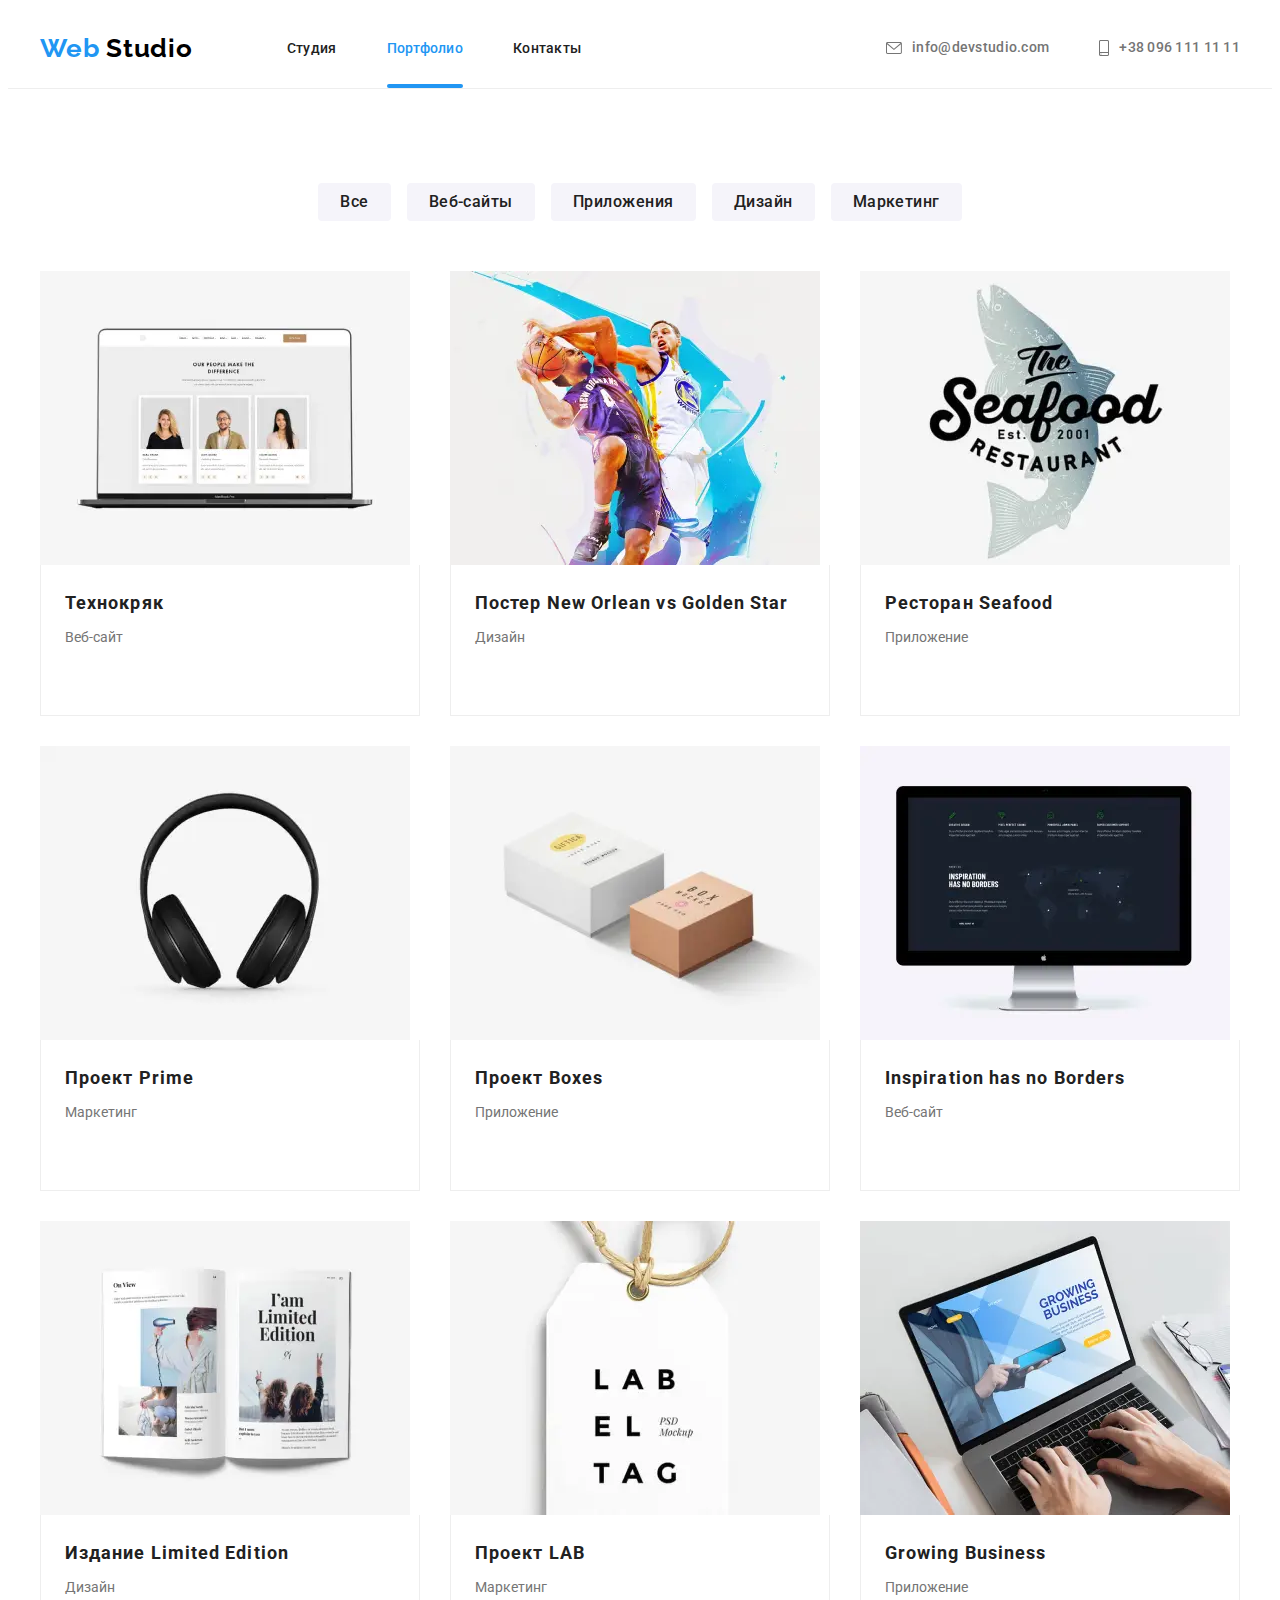
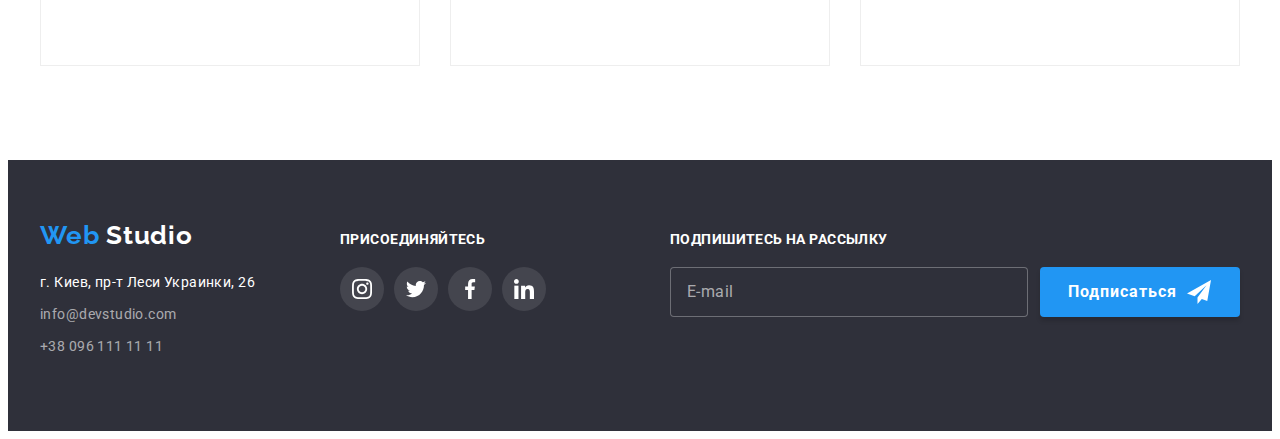
==== commit 7e9f8e1f: "Finished to adapt images in Portfolio" ====
--- a/portfolio.html
+++ b/portfolio.html
@@ -118,7 +118,22 @@
 						<a href="" class="projects-list__link link">
 							<article class="project-card">
 								<div class="project-card__img-wrapper">
-									<img src="./images/proj-kriak.jpg" alt="Скриншот веб-сайта Технокряк" width="370" height="294" />
+									<picture>
+										<source srcset="./images/proj-kriak.webp 1x, ./images/proj-kriak@2x.webp 2x"
+											media="(min-width: 1200px)" type="image/webp" />
+										<source srcset="./images/proj-kriak.jpg 1x, ./images/proj-kriak@2x.jpg 2x"
+											media="(min-width: 1200px)" />
+										<source srcset="./images/proj-kriak-tab.webp 1x, ./images/proj-kriak-tab@2x.webp 2x"
+											media="(min-width: 768px)" type="image/webp" />
+										<source srcset="./images/proj-kriak-tab.jpg 1x, ./images/proj-kriak-tab@2x.jpg 2x"
+											media="(min-width: 768px)" />
+										<source srcset="./images/proj-kriak-mob.webp 1x, ./images/proj-kriak-mob@2x.webp 2x"
+											media="(max-width: 767px)" type="image/webp" />
+										<source srcset="./images/proj-kriak-mob.jpg 1x, ./images/proj-kriak-mob@2x.jpg 2x"
+											media="(max-width: 767px)" />
+
+										<img src="./images/proj-kriak-mob.jpg" alt="Скриншот веб-сайта Технокряк" class="picture-project" />
+									</picture>
 									<p class="project-card__overlay">
 										Ресурс предлагает комплексные предложения с разным уровнем функционала и сервисов. Все это
 										позволит посетителю получить исчерпывающие сведения о компании или частном лице.
@@ -135,8 +150,23 @@
 						<a href="" class="projects-list__link link">
 							<article class="project-card">
 								<div class="project-card__img-wrapper">
-									<img src="./images/proj-orlean.jpg" alt="Скриншот Постера Новый Орлеан против Голден Старс"
-										width="370" height="294" />
+									<picture>
+										<source srcset="./images/proj-orlean.webp 1x, ./images/proj-orlean@2x.webp 2x"
+											media="(min-width: 1200px)" type="image/webp" />
+										<source srcset="./images/proj-orlean.jpg 1x, ./images/proj-orlean@2x.jpg 2x"
+											media="(min-width: 1200px)" />
+										<source srcset="./images/proj-orlean-tab.webp 1x, ./images/proj-orlean-tab@2x.webp 2x"
+											media="(min-width: 768px)" type="image/webp" />
+										<source srcset="./images/proj-orlean-tab.jpg 1x, ./images/proj-orlean-tab@2x.jpg 2x"
+											media="(min-width: 768px)" />
+										<source srcset="./images/proj-orlean-mob.webp 1x, ./images/proj-orlean-mob@2x.webp 2x"
+											media="(max-width: 767px)" type="image/webp" />
+										<source srcset="./images/proj-orlean-mob.jpg 1x, ./images/proj-orlean-mob@2x.jpg 2x"
+											media="(max-width: 767px)" />
+
+										<img src="./images/proj-orlean-mob.jpg" alt="Скриншот Постера Новый Орлеан против Голден Старс"
+											class="picture-project" />
+									</picture>
 									<p class="project-card__overlay">
 										Ресурс предлагает комплексные предложения с разным уровнем функционала и сервисов. Все это
 										позволит посетителю получить исчерпывающие сведения о компании или частном лице.
@@ -156,8 +186,23 @@
 						<a href="" class="projects-list__link link">
 							<article class="project-card">
 								<div class="project-card__img-wrapper">
-									<img src="./images/proj-seafood.jpg" alt="Скриншот приложения ресторана Сифуд" width="370"
-										height="294" />
+									<picture>
+										<source srcset="./images/proj-seafood.webp 1x, ./images/proj-seafood@2x.webp 2x"
+											media="(min-width: 1200px)" type="image/webp" />
+										<source srcset="./images/proj-seafood.jpg 1x, ./images/proj-seafood@2x.jpg 2x"
+											media="(min-width: 1200px)" />
+										<source srcset="./images/proj-seafood-tab.webp 1x, ./images/proj-seafood-tab@2x.webp 2x"
+											media="(min-width: 768px)" type="image/webp" />
+										<source srcset="./images/proj-seafood-tab.jpg 1x, ./images/proj-seafood-tab@2x.jpg 2x"
+											media="(min-width: 768px)" />
+										<source srcset="./images/proj-seafood-mob.webp 1x, ./images/proj-seafood-mob@2x.webp 2x"
+											media="(max-width: 767px)" type="image/webp" />
+										<source srcset="./images/proj-seafood-mob.jpg 1x, ./images/proj-seafood-mob@2x.jpg 2x"
+											media="(max-width: 767px)" />
+
+										<img src="./images/proj-seafood-mob.jpg" alt="Скриншот приложения ресторана Сифуд"
+											class="picture-project" />
+									</picture>
 									<p class="project-card__overlay">
 										Ресурс предлагает комплексные предложения с разным уровнем функционала и сервисов. Все это
 										позволит посетителю получить исчерпывающие сведения о компании или частном лице.
@@ -177,8 +222,23 @@
 						<a href="" class="projects-list__link link">
 							<article class="project-card">
 								<div class="project-card__img-wrapper">
-									<img src="./images/proj-prime.jpg" alt="Скриншот маркетингового проекта Прайм" width="370"
-										height="294" />
+									<picture>
+										<source srcset="./images/proj-prime.webp 1x, ./images/proj-prime@2x.webp 2x"
+											media="(min-width: 1200px)" type="image/webp" />
+										<source srcset="./images/proj-prime.jpg 1x, ./images/proj-prime@2x.jpg 2x"
+											media="(min-width: 1200px)" />
+										<source srcset="./images/proj-prime-tab.webp 1x, ./images/proj-prime-tab@2x.webp 2x"
+											media="(min-width: 768px)" type="image/webp" />
+										<source srcset="./images/proj-prime-tab.jpg 1x, ./images/proj-prime-tab@2x.jpg 2x"
+											media="(min-width: 768px)" />
+										<source srcset="./images/proj-prime-mob.webp 1x, ./images/proj-prime-mob@2x.webp 2x"
+											media="(max-width: 767px)" type="image/webp" />
+										<source srcset="./images/proj-prime-mob.jpg 1x, ./images/proj-prime-mob@2x.jpg 2x"
+											media="(max-width: 767px)" />
+
+										<img src="./images/proj-prime-mob.jpg" alt="Скриншот маркетингового проекта Прайм"
+											class="picture-project" />
+									</picture>
 									<p class="project-card__overlay">
 										Ресурс предлагает комплексные предложения с разным уровнем функционала и сервисов. Все это
 										позволит посетителю получить исчерпывающие сведения о компании или частном лице.
@@ -198,7 +258,23 @@
 						<a href="" class="projects-list__link link">
 							<article class="project-card">
 								<div class="project-card__img-wrapper">
-									<img src="./images/proj-box.jpg" alt="Скриншот приложения проекта Боксиз" width="370" height="294" />
+									<picture>
+										<source srcset="./images/proj-box.webp 1x, ./images/proj-box@2x.webp 2x" media="(min-width: 1200px)"
+											type="image/webp" />
+										<source srcset="./images/proj-box.jpg 1x, ./images/proj-box@2x.jpg 2x"
+											media="(min-width: 1200px)" />
+										<source srcset="./images/proj-box-tab.webp 1x, ./images/proj-box-tab@2x.webp 2x"
+											media="(min-width: 768px)" type="image/webp" />
+										<source srcset="./images/proj-box-tab.jpg 1x, ./images/proj-box-tab@2x.jpg 2x"
+											media="(min-width: 768px)" />
+										<source srcset="./images/proj-box-mob.webp 1x, ./images/proj-box-mob@2x.webp 2x"
+											media="(max-width: 767px)" type="image/webp" />
+										<source srcset="./images/proj-box-mob.jpg 1x, ./images/proj-box-mob@2x.jpg 2x"
+											media="(max-width: 767px)" />
+
+										<img src="./images/proj-box-mob.jpg" alt="Скриншот приложения проекта Боксиз"
+											class="picture-project" />
+									</picture>
 									<p class="project-card__overlay">
 										Ресурс предлагает комплексные предложения с разным уровнем функционала и сервисов. Все это
 										позволит посетителю получить исчерпывающие сведения о компании или частном лице.
@@ -218,8 +294,23 @@
 						<a href="" class="projects-list__link link">
 							<article class="project-card">
 								<div class="project-card__img-wrapper">
-									<img src="./images/proj-inspiration.jpg" alt="Скриншот веб-сайта Вдохновение не имеет границ"
-										width="370" height="294" />
+									<picture>
+										<source srcset="./images/proj-inspiration.webp 1x, ./images/proj-inspiration@2x.webp 2x"
+											media="(min-width: 1200px)" type="image/webp" />
+										<source srcset="./images/proj-inspiration.jpg 1x, ./images/proj-inspiration@2x.jpg 2x"
+											media="(min-width: 1200px)" />
+										<source srcset="./images/proj-inspiration-tab.webp 1x, ./images/proj-inspiration-tab@2x.webp 2x"
+											media="(min-width: 768px)" type="image/webp" />
+										<source srcset="./images/proj-inspiration-tab.jpg 1x, ./images/proj-inspiration-tab@2x.jpg 2x"
+											media="(min-width: 768px)" />
+										<source srcset="./images/proj-inspiration-mob.webp 1x, ./images/proj-inspiration-mob@2x.webp 2x"
+											media="(max-width: 767px)" type="image/webp" />
+										<source srcset="./images/proj-inspiration-mob.jpg 1x, ./images/proj-inspiration-mob@2x.jpg 2x"
+											media="(max-width: 767px)" />
+
+										<img src="./images/proj-inspiration-mob.jpg" alt="Скриншот веб-сайта Вдохновение не имеет границ"
+											class="picture-project" />
+									</picture>
 									<p class="project-card__overlay">
 										Ресурс предлагает комплексные предложения с разным уровнем функционала и сервисов. Все это
 										позволит посетителю получить исчерпывающие сведения о компании или частном лице.
@@ -236,8 +327,23 @@
 						<a href="" class="projects-list__link link">
 							<article class="project-card">
 								<div class="project-card__img-wrapper">
-									<img src="./images/proj-limited.jpg" alt="Скриншот дизайнерского проекта издания Лимитед Эдишн"
-										width="370" height="294" />
+									<picture>
+										<source srcset="./images/proj-limited.webp 1x, ./images/proj-limited@2x.webp 2x"
+											media="(min-width: 1200px)" type="image/webp" />
+										<source srcset="./images/proj-limited.jpg 1x, ./images/proj-limited@2x.jpg 2x"
+											media="(min-width: 1200px)" />
+										<source srcset="./images/proj-limited-tab.webp 1x, ./images/proj-limited-tab@2x.webp 2x"
+											media="(min-width: 768px)" type="image/webp" />
+										<source srcset="./images/proj-limited-tab.jpg 1x, ./images/proj-limited-tab@2x.jpg 2x"
+											media="(min-width: 768px)" />
+										<source srcset="./images/proj-limited-mob.webp 1x, ./images/proj-limited-mob@2x.webp 2x"
+											media="(max-width: 767px)" type="image/webp" />
+										<source srcset="./images/proj-limited-mob.jpg 1x, ./images/proj-limited-mob@2x.jpg 2x"
+											media="(max-width: 767px)" />
+
+										<img src="./images/proj-limited-mob.jpg" alt="Скриншот дизайнерского проекта издания Лимитед Эдишн"
+											class="picture-project" />
+									</picture>
 									<p class="project-card__overlay">
 										Ресурс предлагает комплексные предложения с разным уровнем функционала и сервисов. Все это
 										позволит посетителю получить исчерпывающие сведения о компании или частном лице.
@@ -257,7 +363,23 @@
 						<a href="" class="projects-list__link link">
 							<article class="project-card">
 								<div class="project-card__img-wrapper">
-									<img src="./images/proj-lab.jpg" alt="Скриншот маркетингового проекта ЛАБ" width="370" height="294" />
+									<picture>
+										<source srcset="./images/proj-lab.webp 1x, ./images/proj-lab@2x.webp 2x" media="(min-width: 1200px)"
+											type="image/webp" />
+										<source srcset="./images/proj-lab.jpg 1x, ./images/proj-lab@2x.jpg 2x"
+											media="(min-width: 1200px)" />
+										<source srcset="./images/proj-lab-tab.webp 1x, ./images/proj-lab-tab@2x.webp 2x"
+											media="(min-width: 768px)" type="image/webp" />
+										<source srcset="./images/proj-lab-tab.jpg 1x, ./images/proj-lab-tab@2x.jpg 2x"
+											media="(min-width: 768px)" />
+										<source srcset="./images/proj-lab-mob.webp 1x, ./images/proj-lab-mob@2x.webp 2x"
+											media="(max-width: 767px)" type="image/webp" />
+										<source srcset="./images/proj-lab-mob.jpg 1x, ./images/proj-lab-mob@2x.jpg 2x"
+											media="(max-width: 767px)" />
+
+										<img src="./images/proj-lab-mob.jpg" alt="Скриншот маркетингового проекта ЛАБ"
+											class="picture-project" />
+									</picture>
 									<p class="project-card__overlay">
 										Ресурс предлагает комплексные предложения с разным уровнем функционала и сервисов. Все это
 										позволит посетителю получить исчерпывающие сведения о компании или частном лице.
@@ -277,8 +399,23 @@
 						<a href="" class="projects-list__link link">
 							<article class="project-card">
 								<div class="project-card__img-wrapper">
-									<img src="./images/proj-growing.jpg" alt="Скриншот приложения Гроуин Бизнес" width="370"
-										height="294" />
+									<picture>
+										<source srcset="./images/proj-growing.webp 1x, ./images/proj-growing@2x.webp 2x"
+											media="(min-width: 1200px)" type="image/webp" />
+										<source srcset="./images/proj-growing.jpg 1x, ./images/proj-growing@2x.jpg 2x"
+											media="(min-width: 1200px)" />
+										<source srcset="./images/proj-growing-tab.webp 1x, ./images/proj-growing-tab@2x.webp 2x"
+											media="(min-width: 768px)" type="image/webp" />
+										<source srcset="./images/proj-growing-tab.jpg 1x, ./images/proj-growing-tab@2x.jpg 2x"
+											media="(min-width: 768px)" />
+										<source srcset="./images/proj-growing-mob.webp 1x, ./images/proj-growing-mob@2x.webp 2x"
+											media="(max-width: 767px)" type="image/webp" />
+										<source srcset="./images/proj-growing-mob.jpg 1x, ./images/proj-growing-mob@2x.jpg 2x"
+											media="(max-width: 767px)" />
+
+										<img src="./images/proj-growing-mob.jpg" alt="Скриншот приложения Гроуин Бизнес"
+											class="picture-project" />
+									</picture>
 									<p class="project-card__overlay">
 										Ресурс предлагает комплексные предложения с разным уровнем функционала и сервисов. Все это
 										позволит посетителю получить исчерпывающие сведения о компании или частном лице.
--- a/css/main.min.css
+++ b/css/main.min.css
@@ -1,2 +1,2 @@
-:root{--primary-font-family: "Roboto", sans-serif;--secondary-font-family: "Raleway", sans-serif;--primary-text-color: #757575;--secondary-text-color: #212121;--top-logo-color: #000000;--contrast-accent-color: #ffffff;--primary-accent-color: #2196f3;--secondary-accent-color: #188ce8;--primary-background-color: #ffffff;--secondary-background-color: #f5f4fa;--hero-background-color: #c4c4c4;--footer-background-color: #2f303a;--footer-text-color: rgba(255, 255, 255, 0.6);--projects-card-border-color: #eeeeee;--section-border-color: #eeeeee;--social-list-icon-color: #afb1b8}.visually-hidden{position:absolute;width:1px;height:1px;margin:-1px;padding:0;overflow:hidden;border:0;clip:rect(0 0 0 0)}body{font-family:var(--primary-font-family);font-size:14px;color:var(--primary-text-color)}h1,h2,h3,h4,h5,h6,p{margin-top:0;margin-bottom:0}ul,ol{margin-top:0;margin-bottom:0;padding-left:0}img{display:block;max-width:100%;height:auto}.list{list-style:none}.link{text-decoration:none}.container{padding-left:15px;padding-right:15px}@media screen and (min-width: 480px){.container{width:480px;margin-left:auto;margin-right:auto}}@media screen and (min-width: 768px){.container{width:768px}}@media screen and (min-width: 1200px){.container{width:1200px}}.logo{font-family:var(--secondary-font-family);font-weight:700;font-size:26px;line-height:1.19;letter-spacing:0.03em;color:var(--primary-accent-color)}.logo_black{color:var(--top-logo-color)}.logo_white{color:var(--contrast-accent-color)}.main-title{margin-bottom:30px;font-weight:900;font-size:26px;line-height:1.62;text-align:center;letter-spacing:0.06em;text-transform:uppercase;color:var(--contrast-accent-color)}@media screen and (min-width: 1200px){.main-title{font-size:44px;line-height:1.36}}.title{margin-bottom:30px;font-weight:700;font-size:28px;line-height:1.179;text-align:center;letter-spacing:0.03em;color:var(--secondary-text-color)}@media screen and (min-width: 1200px){.title{margin-bottom:50px;font-size:36px;line-height:1.167}}.section{padding-top:60px;padding-bottom:60px}@media screen and (min-width: 1200px){.section{padding-top:94px;padding-bottom:94px}}.social-list{display:flex;justify-content:center}.social-list__link{display:flex;justify-content:center;align-items:center;width:44px;height:44px;border-radius:50%;transition:background-color 250ms cubic-bezier(0.4, 0, 0.2, 1)}.social-list__link:hover,.social-list__link:focus{background-color:var(--primary-accent-color)}.social-list__icon{fill:var(--social-list-icon-color);transition:fill 250ms cubic-bezier(0.4, 0, 0.2, 1)}.social-list__link:hover .social-list__icon,.social-list__link:focus .social-list__icon{fill:var(--contrast-accent-color)}.backdrop{position:fixed;top:0;left:0;width:100vw;height:100vh;background-color:rgba(0,0,0,0.2);transition:opacity 250ms cubic-bezier(0.4, 0, 0.2, 1),visibility 250ms cubic-bezier(0.4, 0, 0.2, 1);overflow-x:scroll}.backdrop.is-hidden{opacity:0;visibility:hidden;pointer-events:none}.modal{position:absolute;top:50%;left:50%;transform:translate(-50%, -50%);width:calc(100% - 20px);min-width:320px;height:610px;background-color:var(--primary-background-color)}@media screen and (min-width: 480px){.modal{width:450px}}@media screen and (min-width: 769px){.modal{width:528px;height:582px}}.modal-close-btn{position:absolute;top:8px;right:8px;display:flex;justify-content:center;align-items:center;padding:0;width:30px;height:30px;border-radius:50%;border:1px solid rgba(0,0,0,0.1);background-color:transparent;cursor:pointer}.modal-close-icon{transition:fill 250ms cubic-bezier(0.4, 0, 0.2, 1)}.modal-close-btn:hover .modal-close-icon,.modal-close-btn:focus .modal-close-icon{fill:var(--primary-accent-color)}.contact-form{padding:40px}.contact-form-title{display:block;margin-bottom:12px;font-family:'Roboto';font-style:normal;font-weight:700;font-size:20px;line-height:1.5;text-align:center;letter-spacing:0.03em;color:var(--secondary-text-color)}@media screen and (min-width: 769px){.contact-form-title{line-height:1.15}}.contact-form-field{display:block;margin-bottom:10px}.contact-form-field-label{font-family:'Roboto';font-style:normal;font-weight:400;font-size:12px;line-height:1.167;letter-spacing:0.01em;color:var(--primary-text-color)}.contact-form-input-wrapper{position:relative;display:block;margin-top:4px}.contact-form-input{width:100%;height:40px;padding-left:42px;border:1px solid rgba(33,33,33,0.2);box-sizing:border-box;border-radius:4px;transition:border-color 250ms cubic-bezier(0.4, 0, 0.2, 1)}.contact-form-input:focus{outline:none;border-color:var(--primary-accent-color)}.contact-form-input-icon{position:absolute;top:50%;left:12px;transform:translateY(-50%);fill:var(--secondary-text-color);transition:fill 250ms cubic-bezier(0.4, 0, 0.2, 1)}.contact-form-input:focus+.contact-form-input-icon{fill:var(--primary-accent-color)}.contact-form-message{margin-top:4px;padding:12px 16px;resize:none;width:100%;height:120px;border:1px solid rgba(33,33,33,0.2);box-sizing:border-box;border-radius:4px;transition:border-color 250ms cubic-bezier(0.4, 0, 0.2, 1)}.contact-form-message:focus{outline:none;border-color:var(--primary-accent-color)}.contact-form-message::placeholder{font-family:'Roboto';font-style:normal;font-weight:400;font-size:12px;line-height:1.167;letter-spacing:0.01em;color:rgba(117,117,117,0.5)}.contact-form-checkbox-wrapper{margin-top:12px;margin-bottom:30px}.contact-form-checkbox-label{display:flex;justify-content:center;align-items:center;font-family:'Roboto';font-style:normal;font-weight:400;font-size:12px;line-height:1.167;letter-spacing:0.03em}.contact-form-checkbox-label::before{display:inline-block;width:16px;height:16px;cursor:pointer;content:'';margin-right:6px;background-image:url("../images/checkbox-icon.svg");background-repeat:no-repeat;transition:background 250ms cubic-bezier(0.4, 0, 0.2, 1)}.contact-form-checkbox:checked+.contact-form-checkbox-label::before{background-image:url("../images/checked-checkbox-icon.svg");background-repeat:no-repeat}.contact-form-checkbox-label>a{color:var(--primary-accent-color)}@media screen and (min-width: 769px){.contact-form-checkbox-label{font-size:14px;line-height:1.71}}.contact-form-submit-btn{display:block;width:200px;padding:10px 32px;margin-left:auto;margin-right:auto;font-family:inherit;font-weight:700;font-size:16px;line-height:1.88;text-align:center;letter-spacing:0.06em;color:var(--contrast-accent-color);background-color:var(--primary-accent-color);box-shadow:0px 4px 4px rgba(0,0,0,0.15);border-radius:4px;border-width:0;cursor:pointer;transition:background-color 250ms cubic-bezier(0.4, 0, 0.2, 1)}.contact-form-submit-btn:hover,.contact-form-submit-btn:focus{background-color:var(--secondary-accent-color)}.header-container{display:flex;align-items:center}.header{max-height:80px;border-bottom:1px solid var(--section-border-color)}@media screen and (max-width: 767px){.header{max-height:60px;padding-top:10px;padding-bottom:10px}.nav{display:none}.header .contacts-list{display:none}.mobile-menu-btn{background-color:transparent;border:none;padding:0;line-height:0}.mobile-menu-btn__icon{transition:fill 250ms cubic-bezier(0.4, 0, 0.2, 1)}.mobile-menu-btn:hover .mobile-menu-btn__icon,.mobile-menu-btn:focus .mobile-menu-btn__icon{fill:var(--primary-accent-color)}.mobile-menu{position:absolute;top:0;left:0;overflow:auto;width:100%;height:100vh;background-color:var(--primary-background-color);opacity:0;visibility:hidden;pointer-events:none;transition:opacity 250ms cubic-bezier(0.4, 0, 0.2, 1),visibility 250ms cubic-bezier(0.4, 0, 0.2, 1)}.mobile-menu.is-open{opacity:1;visibility:visible;pointer-events:none}.mobile-menu__close-btn{position:absolute;top:10px;right:15px;display:flex;justify-content:center;align-items:center;background-color:transparent;border:none;padding:0;line-height:0;cursor:pointer}.mobile-menu__close-icon{transition:fill 250ms cubic-bezier(0.4, 0, 0.2, 1)}.mobile-menu__close-btn:hover .mobile-menu__close-icon,.mobile-menu__close-btn:focus .mobile-menu__close-icon{fill:var(--primary-accent-color)}.mobile-menu__container{display:flex;flex-direction:column;position:relative;height:100%;padding:48px 40px}.mobile-menu__nav-item{margin-bottom:32px}.mobile-menu__nav-link{font-style:normal;font-weight:500;font-size:40px;line-height:1.18;text-align:center;letter-spacing:0.02em;color:var(--secondary-text-color);transition:color 250ms cubic-bezier(0.4, 0, 0.2, 1)}.mobile-menu__nav-link:hover,.mobile-menu__nav-link:focus{color:var(--primary-accent-color)}.current{color:var(--primary-accent-color)}.mobile-menu__contacts-wrapper{flex-basis:100%;display:flex;flex-direction:column;justify-content:end}.mobile-menu__contacts-item{margin-top:32px}.mobile-menu__contacts-link{font-style:normal;font-weight:500;letter-spacing:0.02em;color:var(--primary-text-color)}.mobile-menu__contacts-link.phone{font-size:34px;line-height:1.18;color:var(--primary-accent-color)}.mobile-menu__contacts-link.email{font-size:24px;line-height:1.667px}.mobile-menu__social{display:flex;flex-wrap:wrap;margin-top:54px;margin-left:-20px}.mobile-menu__social-item{margin-top:10px;margin-left:20px;margin-bottom:10px}.mobile-menu__social-link{padding-top:10px;padding-bottom:10px;font-style:normal;font-weight:500;font-size:18px;line-height:1.22;letter-spacing:0.02em;color:var(--primary-accent-color)}}@media screen and (min-width: 768px){.mobile-menu-btn{display:none}.mobile-menu{display:none}.header-container{min-height:80px}.nav-list{display:flex;align-items:center}.nav-list__item:not(:last-child){margin-right:50px}.nav-list__link{padding-top:32px;padding-bottom:32px;font-weight:500;line-height:1.14;letter-spacing:0.02em;color:var(--secondary-text-color);transition:color 250ms cubic-bezier(0.4, 0, 0.2, 1)}.nav-list__link:hover,.nav-list__link:focus{color:var(--primary-accent-color)}.current{color:var(--primary-accent-color)}.nav .current{position:relative}.nav .current::after{position:absolute;bottom:0;left:0;content:"";width:100%;height:4px;border-radius:2px;background-color:var(--primary-accent-color)}.contacts-list__link{display:flex;align-items:center;font-weight:500;line-height:1.14;letter-spacing:0.02em;color:var(--primary-text-color);transition:color 250ms cubic-bezier(0.4, 0, 0.2, 1)}.contacts-list__icon{margin-right:10px;fill:var(--primary-text-color);transition:fill 250ms cubic-bezier(0.4, 0, 0.2, 1)}.contacts-list__link:hover .contacts-list__icon,.contacts-list__link:focus .contacts-list__icon{fill:var(--primary-accent-color)}}@media screen and (max-width: 1200px){.header-container{justify-content:space-between}.contacts-list__item:not(:last-child){margin-bottom:10px}}@media screen and (min-width: 1200px){.header .contacts-list{display:flex;align-items:center;margin-left:auto}.header .contacts-list__link{padding-top:32px;padding-bottom:32px}.nav-list{margin-left:94px}.header .phone{margin-left:50px}}.hero-section{padding-top:118px;padding-bottom:118px;background-image:linear-gradient(to right, rgba(47,48,58,0.4), rgba(47,48,58,0.4)),url("../images/hero-bg-img-mob.jpg");background-repeat:no-repeat;background-position:center center;background-size:cover;background-color:var(--hero-background-color)}@media (min-device-pixel-ratio: 2), (min-resolution: 192dpi), (min-resolution: 2dppx){.hero-section{background-image:linear-gradient(to right, rgba(47,48,58,0.4), rgba(47,48,58,0.4)),url(../images/hero-bg-img-mob@2x.jpg)}}@media screen and (min-width: 481px){.hero-section{background-image:linear-gradient(to right, rgba(47,48,58,0.4), rgba(47,48,58,0.4)),url(../images/hero-bg-img-tab.jpg)}}@media screen and (min-width: 481px) and (min-device-pixel-ratio: 2), screen and (min-width: 481px) and (min-resolution: 192dpi), screen and (min-width: 481px) and (min-resolution: 2dppx){.hero-section{background-image:linear-gradient(to right, rgba(47,48,58,0.4), rgba(47,48,58,0.4)),url(../images/hero-bg-img-tab@2x.jpg)}}@media screen and (min-width: 769px){.hero-section{background-image:linear-gradient(to right, rgba(47,48,58,0.4), rgba(47,48,58,0.4)),url(../images/hero-bg-img.jpg)}}@media screen and (min-width: 769px) and (min-device-pixel-ratio: 2), screen and (min-width: 769px) and (min-resolution: 192dpi), screen and (min-width: 769px) and (min-resolution: 2dppx){.hero-section{background-image:linear-gradient(to right, rgba(47,48,58,0.4), rgba(47,48,58,0.4)),url(../images/hero-bg-img@2x.jpg)}}@media screen and (min-width: 1200px){.hero-section{padding-top:200px;padding-bottom:200px}}@media screen and (min-width: 1600px){.hero-section{background-size:contain}}.modal-btn{display:block;min-width:136px;padding:10px 32px;margin-left:auto;margin-right:auto;font-family:inherit;font-weight:700;font-size:16px;line-height:1.88;text-align:center;letter-spacing:0.06em;color:var(--contrast-accent-color);background-color:var(--primary-accent-color);box-shadow:0px 4px 4px rgba(0,0,0,0.15);border-radius:4px;border-width:0;cursor:pointer;transition:background-color 250ms cubic-bezier(0.4, 0, 0.2, 1)}.modal-btn:hover,.modal-btn:focus{background-color:var(--secondary-accent-color)}.features-list__item{max-width:450px}@media screen and (max-width: 767px){.features-list__item:not(:last-child){margin-bottom:30px}}@media screen and (min-width: 768px){.features-list{display:flex;flex-wrap:wrap;justify-content:center;margin-top:-30px;margin-left:-30px}.features-list__item{width:354px;flex-basis:calc((100% - 60px) / 2);margin-left:30px;margin-top:30px}}@media screen and (min-width: 1200px){.features-section{padding-bottom:0}.features-list{flex-wrap:nowrap;justify-content:space-between;margin-top:0;margin-left:0}.features-list__item{width:270px;flex-basis:auto;margin-left:0;margin-top:0}.features-list__item:not(:last-child){margin-right:30px}}.features-list__icon-wrapper{display:flex;justify-content:center;align-items:center;width:100%;height:120px;margin-bottom:30px;background-color:var(--secondary-background-color);border-radius:4px}.features-list__title{margin-bottom:10px;font-size:14px;font-weight:700;line-height:1.14;letter-spacing:0.03em;text-align:center;text-transform:uppercase;color:var(--secondary-text-color)}@media screen and (min-width: 768px){.features-list__title{text-align:left}}.features-list__description{line-height:1.71;letter-spacing:0.03em;color:var(--primary-text-color)}.activities-list{display:flex;justify-content:space-between}.activities-list__item{position:relative}.activities-list__title{position:absolute;left:0;bottom:0;width:100%;height:70px;padding:26px;font-style:normal;font-weight:700;font-size:14px;line-height:16px;text-align:center;letter-spacing:0.03em;text-transform:uppercase;color:var(--contrast-accent-color);background-color:rgba(47,48,58,0.8)}@media screen and (max-width: 1199px){.activities{display:none}}.team{background-color:var(--secondary-background-color)}@media screen and (max-width: 767px){.team-member:not(:last-child){margin-bottom:30px}}.team-member-card{background-color:var(--primary-background-color);box-shadow:0px 1px 3px rgba(0,0,0,0.12),0px 1px 1px rgba(0,0,0,0.14),0px 2px 1px rgba(0,0,0,0.2);border-radius:0px 0px 4px 4px}.team-member-description{padding:30px 15px 24px}@media screen and (min-width: 768px){.team-list{display:flex;flex-wrap:wrap;justify-content:center;margin-left:-30px;margin-top:-30px}.team-member{flex-basis:calc((100% - 60px) / 2);margin-left:30px;margin-top:30px}.team-member-description{padding:30px 74px 24px}}@media screen and (min-width: 1200px){.team-member{flex-basis:calc((100% - 120px) / 4)}.team-member-description{padding:30px 32px}}.team-member-name{margin-bottom:10px;font-weight:500;font-size:16px;line-height:1.19;text-align:center;letter-spacing:0.03em;color:var(--secondary-text-color)}.team-member-position{margin-bottom:16px;font-size:16px;line-height:1.19;text-align:center;letter-spacing:0.03em}.clients-list__item{max-width:450px}.clients-list__link{display:flex;justify-content:center;width:100%;height:92px;fill:var(--social-list-icon-color);border:1px solid var(--social-list-icon-color);border-radius:4px;transition:fill 250ms cubic-bezier(0.4, 0, 0.2, 1),border-color 250ms cubic-bezier(0.4, 0, 0.2, 1)}.clients-list__link:hover,.clients-list__link:focus{fill:var(--primary-accent-color);border-color:var(--primary-accent-color)}.clients-list__icon{align-self:center}@media screen and (max-width: 479px){.clients-list__item:not(:last-child){margin-bottom:30px}}@media screen and (min-width: 480px){.clients-list{display:flex;flex-wrap:wrap;justify-content:center;margin-left:-30px;margin-top:-30px}.clients-list__item{flex-basis:calc((100% - 60px) / 2);margin-left:30px;margin-top:30px}}@media screen and (min-width: 768px){.clients-list__item{flex-basis:calc((100% - 90px) / 3)}}@media screen and (min-width: 1200px){.clients-list__item{flex-basis:calc((100% - 180px) / 6)}}.footer{padding-top:60px;padding-bottom:60px;background-color:var(--footer-background-color)}@media screen and (max-width: 1199px){.address-wraper{display:flex;flex-direction:column;align-items:center}}.contacts{min-width:230px;margin-top:20px;margin-right:auto;margin-left:auto;margin-bottom:0;font-style:inherit}.contacts .contacts-list{display:flex;flex-direction:column;max-height:82px;align-items:center}.footer .contacts-list__item:not(:last-child){margin-bottom:8px}.contacts .link{font-weight:400;line-height:1.71;letter-spacing:0.03em;color:var(--footer-text-color);transition:color 250ms cubic-bezier(0.4, 0, 0.2, 1)}.contacts .post{color:var(--contrast-accent-color)}.contacts-list__link:hover,.contacts-list__link:focus{color:var(--primary-accent-color)}.social-media{display:flex;flex-direction:column;align-items:center;min-width:206px;margin-top:60px;margin-bottom:60px}.join,.subscribe-call{font-weight:700;font-size:14px;line-height:16px;letter-spacing:0.03em;text-transform:uppercase;color:var(--contrast-accent-color)}.footer .social-list{margin-top:20px;justify-content:space-between;width:206px}.footer .social-list__icon{fill:var(--contrast-accent-color)}.footer .social-list__link{background-color:rgba(255,255,255,0.1);transition:background-color 250ms cubic-bezier(0.4, 0, 0.2, 1)}.footer .social-list__link:hover,.footer .social-list__link:focus{background-color:var(--primary-accent-color)}.subscribe-form{display:flex;flex-direction:column;margin-top:10px}.subscribe-call{align-self:center}.subscribe-form-email-wrapper{display:flex;flex-direction:column;align-items:center;margin-top:20px}.subscribe-form-input{height:50px;margin-bottom:20px;padding:16px;background-color:var(--footer-background-color);border:1px solid rgba(255,255,255,0.3);box-sizing:border-box;border-radius:4px;color:var(--contrast-accent-color);transition:border-color 250ms cubic-bezier(0.4, 0, 0.2, 1)}.subscribe-form-input::placeholder{font-family:'Roboto';font-style:normal;font-weight:400;font-size:16px;line-height:1.25;letter-spacing:0.03em;color:rgba(255,255,255,0.6)}.subscribe-form-input:focus{outline:none;border-color:var(--primary-accent-color)}@media screen and (max-width: 479px){.subscribe-form-input{flex-basis:calc(100% - 30px);min-width:100%}}@media screen and (min-width: 480px){.subscribe-form-input{width:450px}}@media screen and (min-width: 768px){.footer-wraper{display:flex;flex-wrap:wrap;align-items:baseline;flex-basis:100%}.address-wraper{margin-left:60px}.social-media{margin-top:0;margin-left:auto;margin-right:74px;width:206px}.subscribe-form{flex-basis:100%;margin-top:60px}}@media screen and (min-width: 1200px){.footer-wraper{flex-wrap:nowrap;justify-content:stretch;flex-basis:auto}.address-wraper{margin-left:0}.contacts .contacts-list{display:block}.social-media{display:block;margin-left:70px}.subscribe-form{flex-basis:auto;margin-top:0;margin-left:auto}.subscribe-call{align-self:flex-start}.subscribe-form-email-wrapper{flex-direction:row;align-items:center;justify-content:end}.subscribe-form-input{width:358px;margin-right:12px;margin-bottom:0}}.subscribe-form-submit-btn{display:inline-flex;align-items:center;min-width:200px;padding:10px 28px;font-family:inherit;font-weight:700;font-size:16px;line-height:1.88;text-align:center;letter-spacing:0.06em;color:var(--contrast-accent-color);background-color:var(--primary-accent-color);box-shadow:0px 4px 4px rgba(0,0,0,0.15);border-radius:4px;border-width:0;cursor:pointer;transition:background-color 250ms cubic-bezier(0.4, 0, 0.2, 1)}.subscribe-form-submit-btn::after{display:inline-block;margin-left:10px;content:'';width:24px;height:24px;background:url("../images/subscribe-icon.svg") no-repeat}.subscribe-form-submit-btn:hover,.subscribe-form-submit-btn:focus{background-color:var(--secondary-accent-color)}.filters-list{display:flex;flex-direction:column;align-items:center;margin-bottom:40px}@media screen and (max-width: 229px){.filters-list__item:not(:last-child){margin-bottom:15px}}@media screen and (min-width: 230px){.filters-list{flex-direction:row;flex-wrap:wrap;justify-content:center;margin-top:-15px;margin-left:-8px;margin-bottom:40px}.filters-list__item{margin-left:8px;margin-top:15px}}@media screen and (min-width: 768px){.filters-list{margin-bottom:30px;min-width:610px}.filters-list__item{flex-basis:auto}.filters-list__item:not(:last-child){margin-right:8px}}@media screen and (min-width: 1200px){.filters-list{margin-bottom:50px}}.filters-list__btn{padding:6px 22px;min-width:30px;font-family:inherit;font-weight:500;font-size:16px;line-height:1.63;text-align:center;letter-spacing:0.03em;color:var(--secondary-text-color);background-color:var(--secondary-background-color);border-radius:4px;border-width:0px;cursor:pointer;transition:color 250ms cubic-bezier(0.4, 0, 0.2, 1),background-color 250ms cubic-bezier(0.4, 0, 0.2, 1),box-shadow 250ms cubic-bezier(0.4, 0, 0.2, 1)}.filters-list__btn:hover,.filters-list__btn:focus{color:var(--contrast-accent-color);background-color:var(--primary-accent-color);box-shadow:0px 3px 1px rgba(0,0,0,0.1),0px 1px 2px rgba(0,0,0,0.08),0px 2px 2px rgba(0,0,0,0.12)}@media screen and (max-width: 767px){.projects-list__item:not(:last-child){margin-bottom:30px}}@media screen and (min-width: 768px){.projects-list{display:flex;flex-wrap:wrap;justify-content:center;margin-left:-30px;margin-top:-30px}.projects-list__item{flex-basis:calc((100% - 60px) / 2);margin-left:30px;margin-top:30px}}@media screen and (min-width: 768px) and (max-width: 1199px){.projects-list__item:first-child .project-discription{min-height:136px}}@media screen and (min-width: 1200px){.projects-list__item{flex-basis:calc((100% - 90px) / 3)}}.project-card{transition:box-shadow 250ms cubic-bezier(0.4, 0, 0.2, 1)}.projects-list__link:hover .project-card,.projects-list__link:focus .project-card{box-shadow:0px 1px 1px rgba(0,0,0,0.12),0px 4px 4px rgba(0,0,0,0.06),1px 4px 6px rgba(0,0,0,0.16)}.project-card__img-wrapper{position:relative;overflow:hidden}.project-card__overlay{position:absolute;top:0;left:0;width:100%;height:100%;padding:62px 24px;font-family:"Roboto";font-style:normal;font-weight:400;font-size:18px;line-height:1.56;letter-spacing:0.03em;color:var(--contrast-accent-color);background-color:rgba(33,150,243,0.9);overflow:auto;transform:translateY(100%);transition:transform 250ms cubic-bezier(0.4, 0, 0.2, 1)}.projects-list__link:hover .project-card__overlay,.projects-list__link:focus .project-card__overlay{transform:translateY(0%)}.project-discription{min-height:110px;padding:20px 24px;border-right:1px solid var(--projects-card-border-color);border-bottom:1px solid var(--projects-card-border-color);border-left:1px solid var(--projects-card-border-color)}.project-title{margin-bottom:8px;font-weight:700;font-size:18px;line-height:2;letter-spacing:0.06em;color:var(--secondary-text-color)}.projects-list__link{color:currentColor}
+:root{--primary-font-family: "Roboto", sans-serif;--secondary-font-family: "Raleway", sans-serif;--primary-text-color: #757575;--secondary-text-color: #212121;--top-logo-color: #000000;--contrast-accent-color: #ffffff;--primary-accent-color: #2196f3;--secondary-accent-color: #188ce8;--primary-background-color: #ffffff;--secondary-background-color: #f5f4fa;--hero-background-color: #c4c4c4;--footer-background-color: #2f303a;--footer-text-color: rgba(255, 255, 255, 0.6);--projects-card-border-color: #eeeeee;--section-border-color: #eeeeee;--social-list-icon-color: #afb1b8}.visually-hidden{position:absolute;width:1px;height:1px;margin:-1px;padding:0;overflow:hidden;border:0;clip:rect(0 0 0 0)}body{font-family:var(--primary-font-family);font-size:14px;color:var(--primary-text-color)}h1,h2,h3,h4,h5,h6,p{margin-top:0;margin-bottom:0}ul,ol{margin-top:0;margin-bottom:0;padding-left:0}img{display:block;max-width:100%;height:auto}.list{list-style:none}.link{text-decoration:none}.container{padding-left:15px;padding-right:15px}@media screen and (min-width: 480px){.container{width:480px;margin-left:auto;margin-right:auto}}@media screen and (min-width: 768px){.container{width:768px}}@media screen and (min-width: 1200px){.container{width:1200px}}.logo{font-family:var(--secondary-font-family);font-weight:700;font-size:26px;line-height:1.19;letter-spacing:0.03em;color:var(--primary-accent-color)}.logo_black{color:var(--top-logo-color)}.logo_white{color:var(--contrast-accent-color)}.main-title{margin-bottom:30px;font-weight:900;font-size:26px;line-height:1.62;text-align:center;letter-spacing:0.06em;text-transform:uppercase;color:var(--contrast-accent-color)}@media screen and (min-width: 1200px){.main-title{font-size:44px;line-height:1.36}}.title{margin-bottom:30px;font-weight:700;font-size:28px;line-height:1.179;text-align:center;letter-spacing:0.03em;color:var(--secondary-text-color)}@media screen and (min-width: 1200px){.title{margin-bottom:50px;font-size:36px;line-height:1.167}}.section{padding-top:60px;padding-bottom:60px}@media screen and (min-width: 1200px){.section{padding-top:94px;padding-bottom:94px}}.social-list{display:flex;justify-content:center}.social-list__link{display:flex;justify-content:center;align-items:center;width:44px;height:44px;border-radius:50%;transition:background-color 250ms cubic-bezier(0.4, 0, 0.2, 1)}.social-list__link:hover,.social-list__link:focus{background-color:var(--primary-accent-color)}.social-list__icon{fill:var(--social-list-icon-color);transition:fill 250ms cubic-bezier(0.4, 0, 0.2, 1)}.social-list__link:hover .social-list__icon,.social-list__link:focus .social-list__icon{fill:var(--contrast-accent-color)}.backdrop{position:fixed;top:0;left:0;width:100vw;height:100vh;background-color:rgba(0,0,0,0.2);transition:opacity 250ms cubic-bezier(0.4, 0, 0.2, 1),visibility 250ms cubic-bezier(0.4, 0, 0.2, 1);overflow-x:scroll}.backdrop.is-hidden{opacity:0;visibility:hidden;pointer-events:none}.modal{position:absolute;top:50%;left:50%;transform:translate(-50%, -50%);width:calc(100% - 20px);min-width:320px;height:610px;background-color:var(--primary-background-color)}@media screen and (min-width: 480px){.modal{width:450px}}@media screen and (min-width: 769px){.modal{width:528px;height:582px}}.modal-close-btn{position:absolute;top:8px;right:8px;display:flex;justify-content:center;align-items:center;padding:0;width:30px;height:30px;border-radius:50%;border:1px solid rgba(0,0,0,0.1);background-color:transparent;cursor:pointer}.modal-close-icon{transition:fill 250ms cubic-bezier(0.4, 0, 0.2, 1)}.modal-close-btn:hover .modal-close-icon,.modal-close-btn:focus .modal-close-icon{fill:var(--primary-accent-color)}.contact-form{padding:40px}.contact-form-title{display:block;margin-bottom:12px;font-family:'Roboto';font-style:normal;font-weight:700;font-size:20px;line-height:1.5;text-align:center;letter-spacing:0.03em;color:var(--secondary-text-color)}@media screen and (min-width: 769px){.contact-form-title{line-height:1.15}}.contact-form-field{display:block;margin-bottom:10px}.contact-form-field-label{font-family:'Roboto';font-style:normal;font-weight:400;font-size:12px;line-height:1.167;letter-spacing:0.01em;color:var(--primary-text-color)}.contact-form-input-wrapper{position:relative;display:block;margin-top:4px}.contact-form-input{width:100%;height:40px;padding-left:42px;border:1px solid rgba(33,33,33,0.2);box-sizing:border-box;border-radius:4px;transition:border-color 250ms cubic-bezier(0.4, 0, 0.2, 1)}.contact-form-input:focus{outline:none;border-color:var(--primary-accent-color)}.contact-form-input-icon{position:absolute;top:50%;left:12px;transform:translateY(-50%);fill:var(--secondary-text-color);transition:fill 250ms cubic-bezier(0.4, 0, 0.2, 1)}.contact-form-input:focus+.contact-form-input-icon{fill:var(--primary-accent-color)}.contact-form-message{margin-top:4px;padding:12px 16px;resize:none;width:100%;height:120px;border:1px solid rgba(33,33,33,0.2);box-sizing:border-box;border-radius:4px;transition:border-color 250ms cubic-bezier(0.4, 0, 0.2, 1)}.contact-form-message:focus{outline:none;border-color:var(--primary-accent-color)}.contact-form-message::placeholder{font-family:'Roboto';font-style:normal;font-weight:400;font-size:12px;line-height:1.167;letter-spacing:0.01em;color:rgba(117,117,117,0.5)}.contact-form-checkbox-wrapper{margin-top:12px;margin-bottom:30px}.contact-form-checkbox-label{display:flex;justify-content:center;align-items:center;font-family:'Roboto';font-style:normal;font-weight:400;font-size:12px;line-height:1.167;letter-spacing:0.03em}.contact-form-checkbox-label::before{display:inline-block;width:16px;height:16px;cursor:pointer;content:'';margin-right:6px;background-image:url("../images/checkbox-icon.svg");background-repeat:no-repeat;transition:background 250ms cubic-bezier(0.4, 0, 0.2, 1)}.contact-form-checkbox:checked+.contact-form-checkbox-label::before{background-image:url("../images/checked-checkbox-icon.svg");background-repeat:no-repeat}.contact-form-checkbox-label>a{color:var(--primary-accent-color)}@media screen and (min-width: 769px){.contact-form-checkbox-label{font-size:14px;line-height:1.71}}.contact-form-submit-btn{display:block;width:200px;padding:10px 32px;margin-left:auto;margin-right:auto;font-family:inherit;font-weight:700;font-size:16px;line-height:1.88;text-align:center;letter-spacing:0.06em;color:var(--contrast-accent-color);background-color:var(--primary-accent-color);box-shadow:0px 4px 4px rgba(0,0,0,0.15);border-radius:4px;border-width:0;cursor:pointer;transition:background-color 250ms cubic-bezier(0.4, 0, 0.2, 1)}.contact-form-submit-btn:hover,.contact-form-submit-btn:focus{background-color:var(--secondary-accent-color)}.header-container{display:flex;align-items:center}.header{max-height:80px;border-bottom:1px solid var(--section-border-color)}@media screen and (max-width: 767px){.header{max-height:60px;padding-top:10px;padding-bottom:10px}.nav{display:none}.header .contacts-list{display:none}.mobile-menu-btn{background-color:transparent;border:none;padding:0;line-height:0}.mobile-menu-btn__icon{transition:fill 250ms cubic-bezier(0.4, 0, 0.2, 1)}.mobile-menu-btn:hover .mobile-menu-btn__icon,.mobile-menu-btn:focus .mobile-menu-btn__icon{fill:var(--primary-accent-color)}.mobile-menu{position:fixed;top:0;left:0;z-index:5;overflow:auto;width:100%;height:100vh;background-color:var(--primary-background-color);opacity:0;visibility:hidden;pointer-events:none;transition:opacity 250ms cubic-bezier(0.4, 0, 0.2, 1),visibility 250ms cubic-bezier(0.4, 0, 0.2, 1)}.mobile-menu.is-open{opacity:1;visibility:visible;pointer-events:all}.mobile-menu__close-btn{position:absolute;top:10px;right:15px;display:flex;justify-content:center;align-items:center;background-color:transparent;border:none;padding:0;line-height:0;cursor:pointer}.mobile-menu__close-icon{transition:fill 250ms cubic-bezier(0.4, 0, 0.2, 1)}.mobile-menu__close-btn:hover .mobile-menu__close-icon,.mobile-menu__close-btn:focus .mobile-menu__close-icon{fill:var(--primary-accent-color)}.mobile-menu__container{display:flex;flex-direction:column;position:relative;height:100%;padding:48px 40px}.mobile-menu__nav-item{margin-bottom:32px}.mobile-menu__nav-link{font-style:normal;font-weight:500;font-size:40px;line-height:1.18;text-align:center;letter-spacing:0.02em;color:var(--secondary-text-color);transition:color 250ms cubic-bezier(0.4, 0, 0.2, 1)}.mobile-menu__nav-link:hover,.mobile-menu__nav-link:focus{color:var(--primary-accent-color)}.current{color:var(--primary-accent-color)}.mobile-menu__contacts-wrapper{flex-basis:100%;display:flex;flex-direction:column;justify-content:end}.mobile-menu__contacts-item{margin-top:32px}.mobile-menu__contacts-link{font-style:normal;font-weight:500;letter-spacing:0.02em;color:var(--primary-text-color)}.mobile-menu__contacts-link.phone{font-size:34px;line-height:1.18;color:var(--primary-accent-color)}.mobile-menu__contacts-link.email{font-size:24px;line-height:1.667px}.mobile-menu__social{display:flex;flex-wrap:wrap;margin-top:54px;margin-left:-20px}.mobile-menu__social-item{margin-top:10px;margin-left:20px;margin-bottom:10px}.mobile-menu__social-link{padding-top:10px;padding-bottom:10px;font-style:normal;font-weight:500;font-size:18px;line-height:1.22;letter-spacing:0.02em;color:var(--primary-accent-color)}}@media screen and (min-width: 768px){.mobile-menu-btn{display:none}.mobile-menu{display:none}.header-container{min-height:80px}.nav-list{display:flex;align-items:center}.nav-list__item:not(:last-child){margin-right:50px}.nav-list__link{padding-top:32px;padding-bottom:32px;font-weight:500;line-height:1.14;letter-spacing:0.02em;color:var(--secondary-text-color);transition:color 250ms cubic-bezier(0.4, 0, 0.2, 1)}.nav-list__link:hover,.nav-list__link:focus{color:var(--primary-accent-color)}.current{color:var(--primary-accent-color)}.nav .current{position:relative}.nav .current::after{position:absolute;bottom:0;left:0;content:"";width:100%;height:4px;border-radius:2px;background-color:var(--primary-accent-color)}.contacts-list__link{display:flex;align-items:center;font-weight:500;line-height:1.14;letter-spacing:0.02em;color:var(--primary-text-color);transition:color 250ms cubic-bezier(0.4, 0, 0.2, 1)}.contacts-list__icon{margin-right:10px;fill:var(--primary-text-color);transition:fill 250ms cubic-bezier(0.4, 0, 0.2, 1)}.contacts-list__link:hover .contacts-list__icon,.contacts-list__link:focus .contacts-list__icon{fill:var(--primary-accent-color)}}@media screen and (max-width: 1200px){.header-container{justify-content:space-between}.contacts-list__item:not(:last-child){margin-bottom:10px}}@media screen and (min-width: 1200px){.header .contacts-list{display:flex;align-items:center;margin-left:auto}.header .contacts-list__link{padding-top:32px;padding-bottom:32px}.nav-list{margin-left:94px}.header .phone{margin-left:50px}}.hero-section{padding-top:118px;padding-bottom:118px;background-image:linear-gradient(to right, rgba(47,48,58,0.4), rgba(47,48,58,0.4)),url("../images/hero-bg-img-mob.jpg");background-repeat:no-repeat;background-position:center center;background-size:cover;background-color:var(--hero-background-color)}@media (min-device-pixel-ratio: 2), (min-resolution: 192dpi), (min-resolution: 2dppx){.hero-section{background-image:linear-gradient(to right, rgba(47,48,58,0.4), rgba(47,48,58,0.4)),url(../images/hero-bg-img-mob@2x.jpg)}}@media screen and (min-width: 481px){.hero-section{background-image:linear-gradient(to right, rgba(47,48,58,0.4), rgba(47,48,58,0.4)),url(../images/hero-bg-img-tab.jpg)}}@media screen and (min-width: 481px) and (min-device-pixel-ratio: 2), screen and (min-width: 481px) and (min-resolution: 192dpi), screen and (min-width: 481px) and (min-resolution: 2dppx){.hero-section{background-image:linear-gradient(to right, rgba(47,48,58,0.4), rgba(47,48,58,0.4)),url(../images/hero-bg-img-tab@2x.jpg)}}@media screen and (min-width: 769px){.hero-section{background-image:linear-gradient(to right, rgba(47,48,58,0.4), rgba(47,48,58,0.4)),url(../images/hero-bg-img.jpg)}}@media screen and (min-width: 769px) and (min-device-pixel-ratio: 2), screen and (min-width: 769px) and (min-resolution: 192dpi), screen and (min-width: 769px) and (min-resolution: 2dppx){.hero-section{background-image:linear-gradient(to right, rgba(47,48,58,0.4), rgba(47,48,58,0.4)),url(../images/hero-bg-img@2x.jpg)}}@media screen and (min-width: 1200px){.hero-section{padding-top:200px;padding-bottom:200px}}@media screen and (min-width: 1600px){.hero-section{background-size:contain}}.modal-btn{display:block;min-width:136px;padding:10px 32px;margin-left:auto;margin-right:auto;font-family:inherit;font-weight:700;font-size:16px;line-height:1.88;text-align:center;letter-spacing:0.06em;color:var(--contrast-accent-color);background-color:var(--primary-accent-color);box-shadow:0px 4px 4px rgba(0,0,0,0.15);border-radius:4px;border-width:0;cursor:pointer;transition:background-color 250ms cubic-bezier(0.4, 0, 0.2, 1)}.modal-btn:hover,.modal-btn:focus{background-color:var(--secondary-accent-color)}.features-list__item{max-width:450px}@media screen and (max-width: 767px){.features-list__item:not(:last-child){margin-bottom:30px}}@media screen and (min-width: 768px){.features-list{display:flex;flex-wrap:wrap;justify-content:center;margin-top:-30px;margin-left:-30px}.features-list__item{width:354px;flex-basis:calc((100% - 60px) / 2);margin-left:30px;margin-top:30px}}@media screen and (min-width: 1200px){.features-section{padding-bottom:0}.features-list{flex-wrap:nowrap;justify-content:space-between;margin-top:0;margin-left:0}.features-list__item{width:270px;flex-basis:auto;margin-left:0;margin-top:0}.features-list__item:not(:last-child){margin-right:30px}}.features-list__icon-wrapper{display:flex;justify-content:center;align-items:center;width:100%;height:120px;margin-bottom:30px;background-color:var(--secondary-background-color);border-radius:4px}.features-list__title{margin-bottom:10px;font-size:14px;font-weight:700;line-height:1.14;letter-spacing:0.03em;text-align:center;text-transform:uppercase;color:var(--secondary-text-color)}@media screen and (min-width: 768px){.features-list__title{text-align:left}}.features-list__description{line-height:1.71;letter-spacing:0.03em;color:var(--primary-text-color)}.activities-list{display:flex;justify-content:space-between}.activities-list__item{position:relative}.activities-list__title{position:absolute;left:0;bottom:0;width:100%;height:70px;padding:26px;font-style:normal;font-weight:700;font-size:14px;line-height:16px;text-align:center;letter-spacing:0.03em;text-transform:uppercase;color:var(--contrast-accent-color);background-color:rgba(47,48,58,0.8)}@media screen and (max-width: 1199px){.activities{display:none}}.team{background-color:var(--secondary-background-color)}@media screen and (max-width: 767px){.team-member:not(:last-child){margin-bottom:30px}}.team-member-card{background-color:var(--primary-background-color);box-shadow:0px 1px 3px rgba(0,0,0,0.12),0px 1px 1px rgba(0,0,0,0.14),0px 2px 1px rgba(0,0,0,0.2);border-radius:0px 0px 4px 4px}.team-member-description{padding:30px 15px 24px}@media screen and (min-width: 768px){.team-list{display:flex;flex-wrap:wrap;justify-content:center;margin-left:-30px;margin-top:-30px}.team-member{flex-basis:calc((100% - 60px) / 2);margin-left:30px;margin-top:30px}.team-member-description{padding:30px 74px 24px}}@media screen and (min-width: 1200px){.team-member{flex-basis:calc((100% - 120px) / 4)}.team-member-description{padding:30px 32px}}.team-member-name{margin-bottom:10px;font-weight:500;font-size:16px;line-height:1.19;text-align:center;letter-spacing:0.03em;color:var(--secondary-text-color)}.team-member-position{margin-bottom:16px;font-size:16px;line-height:1.19;text-align:center;letter-spacing:0.03em}.clients-list__item{max-width:450px}.clients-list__link{display:flex;justify-content:center;width:100%;height:92px;fill:var(--social-list-icon-color);border:1px solid var(--social-list-icon-color);border-radius:4px;transition:fill 250ms cubic-bezier(0.4, 0, 0.2, 1),border-color 250ms cubic-bezier(0.4, 0, 0.2, 1)}.clients-list__link:hover,.clients-list__link:focus{fill:var(--primary-accent-color);border-color:var(--primary-accent-color)}.clients-list__icon{align-self:center}@media screen and (max-width: 479px){.clients-list__item:not(:last-child){margin-bottom:30px}}@media screen and (min-width: 480px){.clients-list{display:flex;flex-wrap:wrap;justify-content:center;margin-left:-30px;margin-top:-30px}.clients-list__item{flex-basis:calc((100% - 60px) / 2);margin-left:30px;margin-top:30px}}@media screen and (min-width: 768px){.clients-list__item{flex-basis:calc((100% - 90px) / 3)}}@media screen and (min-width: 1200px){.clients-list__item{flex-basis:calc((100% - 180px) / 6)}}.footer{padding-top:60px;padding-bottom:60px;background-color:var(--footer-background-color)}@media screen and (max-width: 1199px){.address-wraper{display:flex;flex-direction:column;align-items:center}}.contacts{min-width:230px;margin-top:20px;margin-right:auto;margin-left:auto;margin-bottom:0;font-style:inherit}.contacts .contacts-list{display:flex;flex-direction:column;max-height:82px;align-items:center}.footer .contacts-list__item:not(:last-child){margin-bottom:8px}.contacts .link{font-weight:400;line-height:1.71;letter-spacing:0.03em;color:var(--footer-text-color);transition:color 250ms cubic-bezier(0.4, 0, 0.2, 1)}.contacts .post{color:var(--contrast-accent-color)}.contacts-list__link:hover,.contacts-list__link:focus{color:var(--primary-accent-color)}.social-media{display:flex;flex-direction:column;align-items:center;min-width:206px;margin-top:60px;margin-bottom:60px}.join,.subscribe-call{font-weight:700;font-size:14px;line-height:16px;letter-spacing:0.03em;text-transform:uppercase;color:var(--contrast-accent-color)}.footer .social-list{margin-top:20px;justify-content:space-between;width:206px}.footer .social-list__icon{fill:var(--contrast-accent-color)}.footer .social-list__link{background-color:rgba(255,255,255,0.1);transition:background-color 250ms cubic-bezier(0.4, 0, 0.2, 1)}.footer .social-list__link:hover,.footer .social-list__link:focus{background-color:var(--primary-accent-color)}.subscribe-form{display:flex;flex-direction:column;margin-top:10px}.subscribe-call{align-self:center}.subscribe-form-email-wrapper{display:flex;flex-direction:column;align-items:center;margin-top:20px}.subscribe-form-input{height:50px;margin-bottom:20px;padding:16px;background-color:var(--footer-background-color);border:1px solid rgba(255,255,255,0.3);box-sizing:border-box;border-radius:4px;color:var(--contrast-accent-color);transition:border-color 250ms cubic-bezier(0.4, 0, 0.2, 1)}.subscribe-form-input::placeholder{font-family:'Roboto';font-style:normal;font-weight:400;font-size:16px;line-height:1.25;letter-spacing:0.03em;color:rgba(255,255,255,0.6)}.subscribe-form-input:focus{outline:none;border-color:var(--primary-accent-color)}@media screen and (max-width: 479px){.subscribe-form-input{flex-basis:calc(100% - 30px);min-width:100%}}@media screen and (min-width: 480px){.subscribe-form-input{width:450px}}@media screen and (min-width: 768px){.footer-wraper{display:flex;flex-wrap:wrap;align-items:baseline;flex-basis:100%}.address-wraper{margin-left:60px}.social-media{margin-top:0;margin-left:auto;margin-right:74px;width:206px}.subscribe-form{flex-basis:100%;margin-top:60px}}@media screen and (min-width: 1200px){.footer-wraper{flex-wrap:nowrap;justify-content:stretch;flex-basis:auto}.address-wraper{margin-left:0}.contacts .contacts-list{display:block}.social-media{display:block;margin-left:70px}.subscribe-form{flex-basis:auto;margin-top:0;margin-left:auto}.subscribe-call{align-self:flex-start}.subscribe-form-email-wrapper{flex-direction:row;align-items:center;justify-content:end}.subscribe-form-input{width:358px;margin-right:12px;margin-bottom:0}}.subscribe-form-submit-btn{display:inline-flex;align-items:center;min-width:200px;padding:10px 28px;font-family:inherit;font-weight:700;font-size:16px;line-height:1.88;text-align:center;letter-spacing:0.06em;color:var(--contrast-accent-color);background-color:var(--primary-accent-color);box-shadow:0px 4px 4px rgba(0,0,0,0.15);border-radius:4px;border-width:0;cursor:pointer;transition:background-color 250ms cubic-bezier(0.4, 0, 0.2, 1)}.subscribe-form-submit-btn::after{display:inline-block;margin-left:10px;content:'';width:24px;height:24px;background:url("../images/subscribe-icon.svg") no-repeat}.subscribe-form-submit-btn:hover,.subscribe-form-submit-btn:focus{background-color:var(--secondary-accent-color)}.filters-list{display:flex;flex-direction:column;align-items:center;margin-bottom:40px}@media screen and (max-width: 229px){.filters-list__item:not(:last-child){margin-bottom:15px}}@media screen and (min-width: 230px){.filters-list{flex-direction:row;flex-wrap:wrap;justify-content:center;margin-top:-15px;margin-left:-8px;margin-bottom:40px}.filters-list__item{margin-left:8px;margin-top:15px}}@media screen and (min-width: 768px){.filters-list{margin-bottom:30px;min-width:610px}.filters-list__item{flex-basis:auto}.filters-list__item:not(:last-child){margin-right:8px}}@media screen and (min-width: 1200px){.filters-list{margin-bottom:50px}}.filters-list__btn{padding:6px 22px;min-width:30px;font-family:inherit;font-weight:500;font-size:16px;line-height:1.63;text-align:center;letter-spacing:0.03em;color:var(--secondary-text-color);background-color:var(--secondary-background-color);border-radius:4px;border-width:0px;cursor:pointer;transition:color 250ms cubic-bezier(0.4, 0, 0.2, 1),background-color 250ms cubic-bezier(0.4, 0, 0.2, 1),box-shadow 250ms cubic-bezier(0.4, 0, 0.2, 1)}.filters-list__btn:hover,.filters-list__btn:focus{color:var(--contrast-accent-color);background-color:var(--primary-accent-color);box-shadow:0px 3px 1px rgba(0,0,0,0.1),0px 1px 2px rgba(0,0,0,0.08),0px 2px 2px rgba(0,0,0,0.12)}@media screen and (max-width: 767px){.projects-list__item:not(:last-child){margin-bottom:30px}}@media screen and (min-width: 768px){.projects-list{display:flex;flex-wrap:wrap;justify-content:center;margin-left:-30px;margin-top:-30px}.projects-list__item{flex-basis:calc((100% - 60px) / 2);margin-left:30px;margin-top:30px}}@media screen and (min-width: 768px) and (max-width: 1199px){.projects-list__item:first-child .project-discription{min-height:136px}}@media screen and (min-width: 1200px){.projects-list__item{flex-basis:calc((100% - 90px) / 3)}}.project-card{transition:box-shadow 250ms cubic-bezier(0.4, 0, 0.2, 1)}.projects-list__link:hover .project-card,.projects-list__link:focus .project-card{box-shadow:0px 1px 1px rgba(0,0,0,0.12),0px 4px 4px rgba(0,0,0,0.06),1px 4px 6px rgba(0,0,0,0.16)}.project-card__img-wrapper{position:relative;overflow:hidden}.project-card__overlay{position:absolute;top:0;left:0;width:100%;height:100%;padding:62px 24px;font-family:"Roboto";font-style:normal;font-weight:400;font-size:18px;line-height:1.56;letter-spacing:0.03em;color:var(--contrast-accent-color);background-color:rgba(33,150,243,0.9);overflow:auto;transform:translateY(100%);transition:transform 250ms cubic-bezier(0.4, 0, 0.2, 1)}.projects-list__link:hover .project-card__overlay,.projects-list__link:focus .project-card__overlay{transform:translateY(0%)}.project-discription{min-height:110px;padding:20px 24px;border-right:1px solid var(--projects-card-border-color);border-bottom:1px solid var(--projects-card-border-color);border-left:1px solid var(--projects-card-border-color)}.project-title{margin-bottom:8px;font-weight:700;font-size:18px;line-height:2;letter-spacing:0.06em;color:var(--secondary-text-color)}.projects-list__link{color:currentColor}
 /*# sourceMappingURL=main.min.css.map */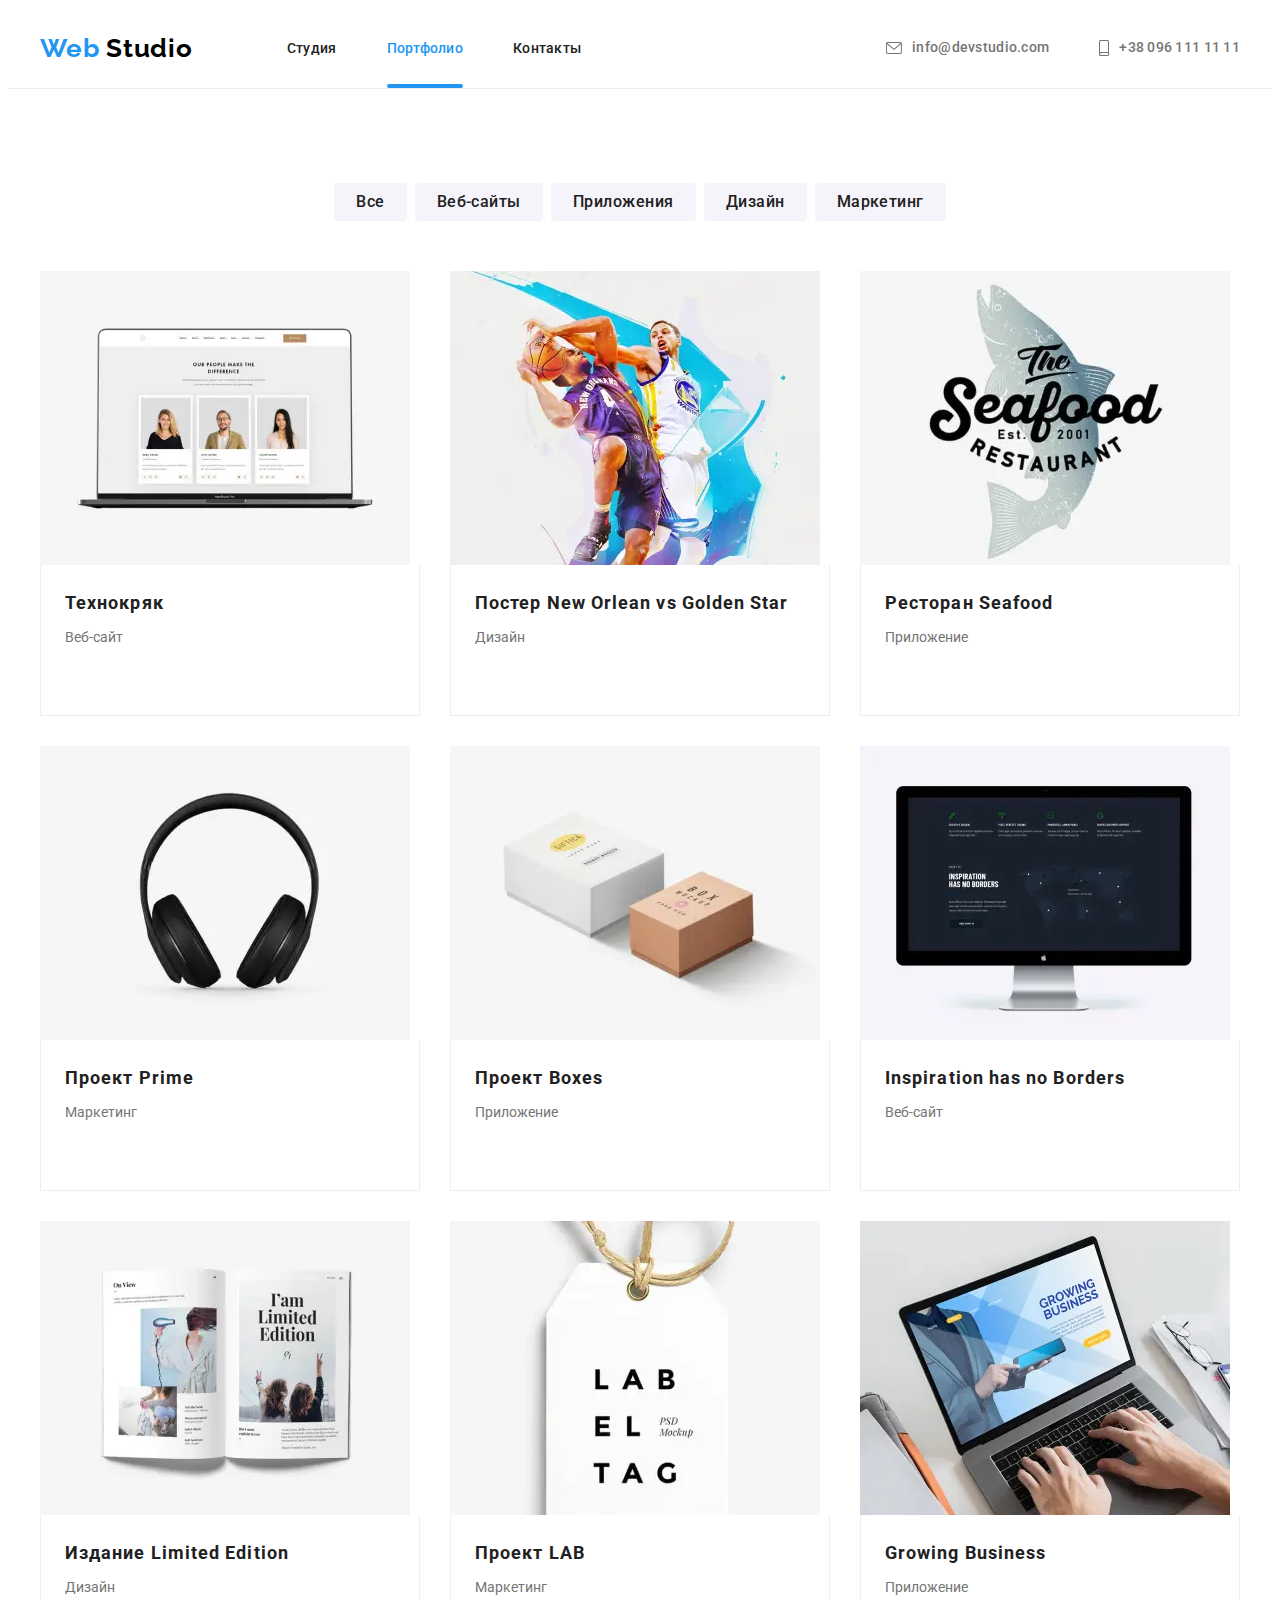
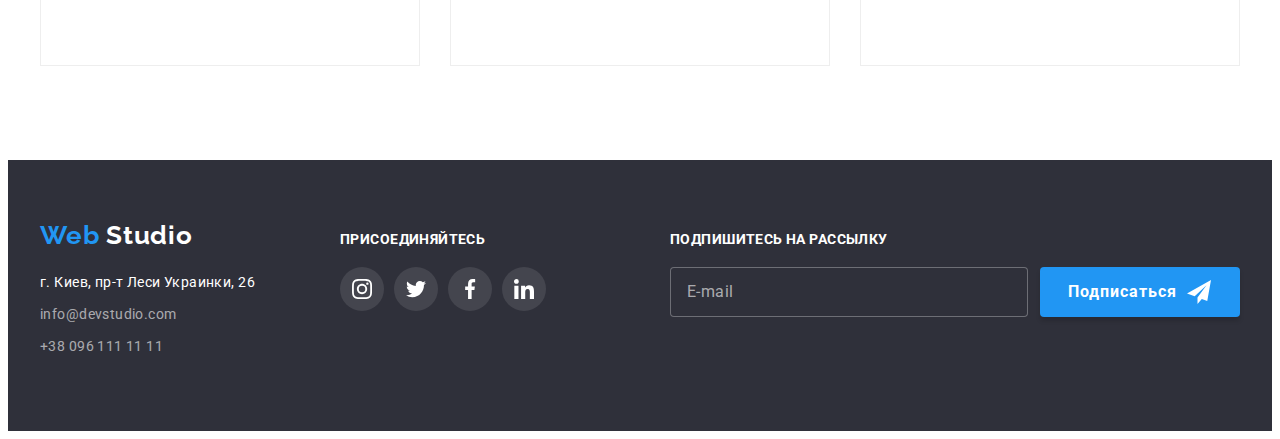
==== commit c2b8d3fa: "Final fixes after review" ====
--- a/portfolio.html
+++ b/portfolio.html
@@ -23,7 +23,7 @@
 				Web
 				<span class="logo_black">Studio</span>
 			</a>
-			<button type="button" class="mobile-menu-btn" data-menu-open>
+			<button type="button" class="mobile-menu-btn" aria-label="Открыть меню" data-menu-open>
 				<svg class="mobile-menu-btn__icon" width="40" height="40">
 					<use href="./images/sprite.svg#burger-menu-icon"></use>
 				</svg>
@@ -62,7 +62,7 @@
 		</div>
 		<div class="mobile-menu" data-menu>
 			<div class="container mobile-menu__container">
-				<button class="mobile-menu__close-btn" data-menu-close>
+				<button class="mobile-menu__close-btn" aria-label="Закрыть меню" data-menu-close>
 					<svg class="mobile-menu__close-icon" width="40" height="40">
 						<use href="./images/sprite.svg#menu-close-icon"></use>
 					</svg>
@@ -494,7 +494,7 @@
 					<strong class="subscribe-call">Подпишитесь на рассылку</strong>
 					<div class="subscribe-form-email-wrapper">
 						<input type="email" name="subscribe-form-email" class="subscribe-form-input" placeholder="E-mail">
-						<button type="submit" class="subscribe-form-submit-btn">Подписаться</button>
+						<button type="submit" class="subscribe-form-submit-btn" aria-label="Отправить данные">Подписаться</button>
 					</div>
 				</form>
 			</div>
--- a/css/main.min.css
+++ b/css/main.min.css
@@ -1,2 +1,2 @@
-:root{--primary-font-family: "Roboto", sans-serif;--secondary-font-family: "Raleway", sans-serif;--primary-text-color: #757575;--secondary-text-color: #212121;--top-logo-color: #000000;--contrast-accent-color: #ffffff;--primary-accent-color: #2196f3;--secondary-accent-color: #188ce8;--primary-background-color: #ffffff;--secondary-background-color: #f5f4fa;--hero-background-color: #c4c4c4;--footer-background-color: #2f303a;--footer-text-color: rgba(255, 255, 255, 0.6);--projects-card-border-color: #eeeeee;--section-border-color: #eeeeee;--social-list-icon-color: #afb1b8}.visually-hidden{position:absolute;width:1px;height:1px;margin:-1px;padding:0;overflow:hidden;border:0;clip:rect(0 0 0 0)}body{font-family:var(--primary-font-family);font-size:14px;color:var(--primary-text-color)}h1,h2,h3,h4,h5,h6,p{margin-top:0;margin-bottom:0}ul,ol{margin-top:0;margin-bottom:0;padding-left:0}img{display:block;max-width:100%;height:auto}.list{list-style:none}.link{text-decoration:none}.container{padding-left:15px;padding-right:15px}@media screen and (min-width: 480px){.container{width:480px;margin-left:auto;margin-right:auto}}@media screen and (min-width: 768px){.container{width:768px}}@media screen and (min-width: 1200px){.container{width:1200px}}.logo{font-family:var(--secondary-font-family);font-weight:700;font-size:26px;line-height:1.19;letter-spacing:0.03em;color:var(--primary-accent-color)}.logo_black{color:var(--top-logo-color)}.logo_white{color:var(--contrast-accent-color)}.main-title{margin-bottom:30px;font-weight:900;font-size:26px;line-height:1.62;text-align:center;letter-spacing:0.06em;text-transform:uppercase;color:var(--contrast-accent-color)}@media screen and (min-width: 1200px){.main-title{font-size:44px;line-height:1.36}}.title{margin-bottom:30px;font-weight:700;font-size:28px;line-height:1.179;text-align:center;letter-spacing:0.03em;color:var(--secondary-text-color)}@media screen and (min-width: 1200px){.title{margin-bottom:50px;font-size:36px;line-height:1.167}}.section{padding-top:60px;padding-bottom:60px}@media screen and (min-width: 1200px){.section{padding-top:94px;padding-bottom:94px}}.social-list{display:flex;justify-content:center}.social-list__link{display:flex;justify-content:center;align-items:center;width:44px;height:44px;border-radius:50%;transition:background-color 250ms cubic-bezier(0.4, 0, 0.2, 1)}.social-list__link:hover,.social-list__link:focus{background-color:var(--primary-accent-color)}.social-list__icon{fill:var(--social-list-icon-color);transition:fill 250ms cubic-bezier(0.4, 0, 0.2, 1)}.social-list__link:hover .social-list__icon,.social-list__link:focus .social-list__icon{fill:var(--contrast-accent-color)}.backdrop{position:fixed;top:0;left:0;width:100vw;height:100vh;background-color:rgba(0,0,0,0.2);transition:opacity 250ms cubic-bezier(0.4, 0, 0.2, 1),visibility 250ms cubic-bezier(0.4, 0, 0.2, 1);overflow-x:scroll}.backdrop.is-hidden{opacity:0;visibility:hidden;pointer-events:none}.modal{position:absolute;top:50%;left:50%;transform:translate(-50%, -50%);width:calc(100% - 20px);min-width:320px;height:610px;background-color:var(--primary-background-color)}@media screen and (min-width: 480px){.modal{width:450px}}@media screen and (min-width: 769px){.modal{width:528px;height:582px}}.modal-close-btn{position:absolute;top:8px;right:8px;display:flex;justify-content:center;align-items:center;padding:0;width:30px;height:30px;border-radius:50%;border:1px solid rgba(0,0,0,0.1);background-color:transparent;cursor:pointer}.modal-close-icon{transition:fill 250ms cubic-bezier(0.4, 0, 0.2, 1)}.modal-close-btn:hover .modal-close-icon,.modal-close-btn:focus .modal-close-icon{fill:var(--primary-accent-color)}.contact-form{padding:40px}.contact-form-title{display:block;margin-bottom:12px;font-family:'Roboto';font-style:normal;font-weight:700;font-size:20px;line-height:1.5;text-align:center;letter-spacing:0.03em;color:var(--secondary-text-color)}@media screen and (min-width: 769px){.contact-form-title{line-height:1.15}}.contact-form-field{display:block;margin-bottom:10px}.contact-form-field-label{font-family:'Roboto';font-style:normal;font-weight:400;font-size:12px;line-height:1.167;letter-spacing:0.01em;color:var(--primary-text-color)}.contact-form-input-wrapper{position:relative;display:block;margin-top:4px}.contact-form-input{width:100%;height:40px;padding-left:42px;border:1px solid rgba(33,33,33,0.2);box-sizing:border-box;border-radius:4px;transition:border-color 250ms cubic-bezier(0.4, 0, 0.2, 1)}.contact-form-input:focus{outline:none;border-color:var(--primary-accent-color)}.contact-form-input-icon{position:absolute;top:50%;left:12px;transform:translateY(-50%);fill:var(--secondary-text-color);transition:fill 250ms cubic-bezier(0.4, 0, 0.2, 1)}.contact-form-input:focus+.contact-form-input-icon{fill:var(--primary-accent-color)}.contact-form-message{margin-top:4px;padding:12px 16px;resize:none;width:100%;height:120px;border:1px solid rgba(33,33,33,0.2);box-sizing:border-box;border-radius:4px;transition:border-color 250ms cubic-bezier(0.4, 0, 0.2, 1)}.contact-form-message:focus{outline:none;border-color:var(--primary-accent-color)}.contact-form-message::placeholder{font-family:'Roboto';font-style:normal;font-weight:400;font-size:12px;line-height:1.167;letter-spacing:0.01em;color:rgba(117,117,117,0.5)}.contact-form-checkbox-wrapper{margin-top:12px;margin-bottom:30px}.contact-form-checkbox-label{display:flex;justify-content:center;align-items:center;font-family:'Roboto';font-style:normal;font-weight:400;font-size:12px;line-height:1.167;letter-spacing:0.03em}.contact-form-checkbox-label::before{display:inline-block;width:16px;height:16px;cursor:pointer;content:'';margin-right:6px;background-image:url("../images/checkbox-icon.svg");background-repeat:no-repeat;transition:background 250ms cubic-bezier(0.4, 0, 0.2, 1)}.contact-form-checkbox:checked+.contact-form-checkbox-label::before{background-image:url("../images/checked-checkbox-icon.svg");background-repeat:no-repeat}.contact-form-checkbox-label>a{color:var(--primary-accent-color)}@media screen and (min-width: 769px){.contact-form-checkbox-label{font-size:14px;line-height:1.71}}.contact-form-submit-btn{display:block;width:200px;padding:10px 32px;margin-left:auto;margin-right:auto;font-family:inherit;font-weight:700;font-size:16px;line-height:1.88;text-align:center;letter-spacing:0.06em;color:var(--contrast-accent-color);background-color:var(--primary-accent-color);box-shadow:0px 4px 4px rgba(0,0,0,0.15);border-radius:4px;border-width:0;cursor:pointer;transition:background-color 250ms cubic-bezier(0.4, 0, 0.2, 1)}.contact-form-submit-btn:hover,.contact-form-submit-btn:focus{background-color:var(--secondary-accent-color)}.header-container{display:flex;align-items:center}.header{max-height:80px;border-bottom:1px solid var(--section-border-color)}@media screen and (max-width: 767px){.header{max-height:60px;padding-top:10px;padding-bottom:10px}.nav{display:none}.header .contacts-list{display:none}.mobile-menu-btn{background-color:transparent;border:none;padding:0;line-height:0}.mobile-menu-btn__icon{transition:fill 250ms cubic-bezier(0.4, 0, 0.2, 1)}.mobile-menu-btn:hover .mobile-menu-btn__icon,.mobile-menu-btn:focus .mobile-menu-btn__icon{fill:var(--primary-accent-color)}.mobile-menu{position:fixed;top:0;left:0;z-index:5;overflow:auto;width:100%;height:100vh;background-color:var(--primary-background-color);opacity:0;visibility:hidden;pointer-events:none;transition:opacity 250ms cubic-bezier(0.4, 0, 0.2, 1),visibility 250ms cubic-bezier(0.4, 0, 0.2, 1)}.mobile-menu.is-open{opacity:1;visibility:visible;pointer-events:all}.mobile-menu__close-btn{position:absolute;top:10px;right:15px;display:flex;justify-content:center;align-items:center;background-color:transparent;border:none;padding:0;line-height:0;cursor:pointer}.mobile-menu__close-icon{transition:fill 250ms cubic-bezier(0.4, 0, 0.2, 1)}.mobile-menu__close-btn:hover .mobile-menu__close-icon,.mobile-menu__close-btn:focus .mobile-menu__close-icon{fill:var(--primary-accent-color)}.mobile-menu__container{display:flex;flex-direction:column;position:relative;height:100%;padding:48px 40px}.mobile-menu__nav-item{margin-bottom:32px}.mobile-menu__nav-link{font-style:normal;font-weight:500;font-size:40px;line-height:1.18;text-align:center;letter-spacing:0.02em;color:var(--secondary-text-color);transition:color 250ms cubic-bezier(0.4, 0, 0.2, 1)}.mobile-menu__nav-link:hover,.mobile-menu__nav-link:focus{color:var(--primary-accent-color)}.current{color:var(--primary-accent-color)}.mobile-menu__contacts-wrapper{flex-basis:100%;display:flex;flex-direction:column;justify-content:end}.mobile-menu__contacts-item{margin-top:32px}.mobile-menu__contacts-link{font-style:normal;font-weight:500;letter-spacing:0.02em;color:var(--primary-text-color)}.mobile-menu__contacts-link.phone{font-size:34px;line-height:1.18;color:var(--primary-accent-color)}.mobile-menu__contacts-link.email{font-size:24px;line-height:1.667px}.mobile-menu__social{display:flex;flex-wrap:wrap;margin-top:54px;margin-left:-20px}.mobile-menu__social-item{margin-top:10px;margin-left:20px;margin-bottom:10px}.mobile-menu__social-link{padding-top:10px;padding-bottom:10px;font-style:normal;font-weight:500;font-size:18px;line-height:1.22;letter-spacing:0.02em;color:var(--primary-accent-color)}}@media screen and (min-width: 768px){.mobile-menu-btn{display:none}.mobile-menu{display:none}.header-container{min-height:80px}.nav-list{display:flex;align-items:center}.nav-list__item:not(:last-child){margin-right:50px}.nav-list__link{padding-top:32px;padding-bottom:32px;font-weight:500;line-height:1.14;letter-spacing:0.02em;color:var(--secondary-text-color);transition:color 250ms cubic-bezier(0.4, 0, 0.2, 1)}.nav-list__link:hover,.nav-list__link:focus{color:var(--primary-accent-color)}.current{color:var(--primary-accent-color)}.nav .current{position:relative}.nav .current::after{position:absolute;bottom:0;left:0;content:"";width:100%;height:4px;border-radius:2px;background-color:var(--primary-accent-color)}.contacts-list__link{display:flex;align-items:center;font-weight:500;line-height:1.14;letter-spacing:0.02em;color:var(--primary-text-color);transition:color 250ms cubic-bezier(0.4, 0, 0.2, 1)}.contacts-list__icon{margin-right:10px;fill:var(--primary-text-color);transition:fill 250ms cubic-bezier(0.4, 0, 0.2, 1)}.contacts-list__link:hover .contacts-list__icon,.contacts-list__link:focus .contacts-list__icon{fill:var(--primary-accent-color)}}@media screen and (max-width: 1200px){.header-container{justify-content:space-between}.contacts-list__item:not(:last-child){margin-bottom:10px}}@media screen and (min-width: 1200px){.header .contacts-list{display:flex;align-items:center;margin-left:auto}.header .contacts-list__link{padding-top:32px;padding-bottom:32px}.nav-list{margin-left:94px}.header .phone{margin-left:50px}}.hero-section{padding-top:118px;padding-bottom:118px;background-image:linear-gradient(to right, rgba(47,48,58,0.4), rgba(47,48,58,0.4)),url("../images/hero-bg-img-mob.jpg");background-repeat:no-repeat;background-position:center center;background-size:cover;background-color:var(--hero-background-color)}@media (min-device-pixel-ratio: 2), (min-resolution: 192dpi), (min-resolution: 2dppx){.hero-section{background-image:linear-gradient(to right, rgba(47,48,58,0.4), rgba(47,48,58,0.4)),url(../images/hero-bg-img-mob@2x.jpg)}}@media screen and (min-width: 481px){.hero-section{background-image:linear-gradient(to right, rgba(47,48,58,0.4), rgba(47,48,58,0.4)),url(../images/hero-bg-img-tab.jpg)}}@media screen and (min-width: 481px) and (min-device-pixel-ratio: 2), screen and (min-width: 481px) and (min-resolution: 192dpi), screen and (min-width: 481px) and (min-resolution: 2dppx){.hero-section{background-image:linear-gradient(to right, rgba(47,48,58,0.4), rgba(47,48,58,0.4)),url(../images/hero-bg-img-tab@2x.jpg)}}@media screen and (min-width: 769px){.hero-section{background-image:linear-gradient(to right, rgba(47,48,58,0.4), rgba(47,48,58,0.4)),url(../images/hero-bg-img.jpg)}}@media screen and (min-width: 769px) and (min-device-pixel-ratio: 2), screen and (min-width: 769px) and (min-resolution: 192dpi), screen and (min-width: 769px) and (min-resolution: 2dppx){.hero-section{background-image:linear-gradient(to right, rgba(47,48,58,0.4), rgba(47,48,58,0.4)),url(../images/hero-bg-img@2x.jpg)}}@media screen and (min-width: 1200px){.hero-section{padding-top:200px;padding-bottom:200px}}@media screen and (min-width: 1600px){.hero-section{background-size:contain}}.modal-btn{display:block;min-width:136px;padding:10px 32px;margin-left:auto;margin-right:auto;font-family:inherit;font-weight:700;font-size:16px;line-height:1.88;text-align:center;letter-spacing:0.06em;color:var(--contrast-accent-color);background-color:var(--primary-accent-color);box-shadow:0px 4px 4px rgba(0,0,0,0.15);border-radius:4px;border-width:0;cursor:pointer;transition:background-color 250ms cubic-bezier(0.4, 0, 0.2, 1)}.modal-btn:hover,.modal-btn:focus{background-color:var(--secondary-accent-color)}.features-list__item{max-width:450px}@media screen and (max-width: 767px){.features-list__item:not(:last-child){margin-bottom:30px}}@media screen and (min-width: 768px){.features-list{display:flex;flex-wrap:wrap;justify-content:center;margin-top:-30px;margin-left:-30px}.features-list__item{width:354px;flex-basis:calc((100% - 60px) / 2);margin-left:30px;margin-top:30px}}@media screen and (min-width: 1200px){.features-section{padding-bottom:0}.features-list{flex-wrap:nowrap;justify-content:space-between;margin-top:0;margin-left:0}.features-list__item{width:270px;flex-basis:auto;margin-left:0;margin-top:0}.features-list__item:not(:last-child){margin-right:30px}}.features-list__icon-wrapper{display:flex;justify-content:center;align-items:center;width:100%;height:120px;margin-bottom:30px;background-color:var(--secondary-background-color);border-radius:4px}.features-list__title{margin-bottom:10px;font-size:14px;font-weight:700;line-height:1.14;letter-spacing:0.03em;text-align:center;text-transform:uppercase;color:var(--secondary-text-color)}@media screen and (min-width: 768px){.features-list__title{text-align:left}}.features-list__description{line-height:1.71;letter-spacing:0.03em;color:var(--primary-text-color)}.activities-list{display:flex;justify-content:space-between}.activities-list__item{position:relative}.activities-list__title{position:absolute;left:0;bottom:0;width:100%;height:70px;padding:26px;font-style:normal;font-weight:700;font-size:14px;line-height:16px;text-align:center;letter-spacing:0.03em;text-transform:uppercase;color:var(--contrast-accent-color);background-color:rgba(47,48,58,0.8)}@media screen and (max-width: 1199px){.activities{display:none}}.team{background-color:var(--secondary-background-color)}@media screen and (max-width: 767px){.team-member:not(:last-child){margin-bottom:30px}}.team-member-card{background-color:var(--primary-background-color);box-shadow:0px 1px 3px rgba(0,0,0,0.12),0px 1px 1px rgba(0,0,0,0.14),0px 2px 1px rgba(0,0,0,0.2);border-radius:0px 0px 4px 4px}.team-member-description{padding:30px 15px 24px}@media screen and (min-width: 768px){.team-list{display:flex;flex-wrap:wrap;justify-content:center;margin-left:-30px;margin-top:-30px}.team-member{flex-basis:calc((100% - 60px) / 2);margin-left:30px;margin-top:30px}.team-member-description{padding:30px 74px 24px}}@media screen and (min-width: 1200px){.team-member{flex-basis:calc((100% - 120px) / 4)}.team-member-description{padding:30px 32px}}.team-member-name{margin-bottom:10px;font-weight:500;font-size:16px;line-height:1.19;text-align:center;letter-spacing:0.03em;color:var(--secondary-text-color)}.team-member-position{margin-bottom:16px;font-size:16px;line-height:1.19;text-align:center;letter-spacing:0.03em}.clients-list__item{max-width:450px}.clients-list__link{display:flex;justify-content:center;width:100%;height:92px;fill:var(--social-list-icon-color);border:1px solid var(--social-list-icon-color);border-radius:4px;transition:fill 250ms cubic-bezier(0.4, 0, 0.2, 1),border-color 250ms cubic-bezier(0.4, 0, 0.2, 1)}.clients-list__link:hover,.clients-list__link:focus{fill:var(--primary-accent-color);border-color:var(--primary-accent-color)}.clients-list__icon{align-self:center}@media screen and (max-width: 479px){.clients-list__item:not(:last-child){margin-bottom:30px}}@media screen and (min-width: 480px){.clients-list{display:flex;flex-wrap:wrap;justify-content:center;margin-left:-30px;margin-top:-30px}.clients-list__item{flex-basis:calc((100% - 60px) / 2);margin-left:30px;margin-top:30px}}@media screen and (min-width: 768px){.clients-list__item{flex-basis:calc((100% - 90px) / 3)}}@media screen and (min-width: 1200px){.clients-list__item{flex-basis:calc((100% - 180px) / 6)}}.footer{padding-top:60px;padding-bottom:60px;background-color:var(--footer-background-color)}@media screen and (max-width: 1199px){.address-wraper{display:flex;flex-direction:column;align-items:center}}.contacts{min-width:230px;margin-top:20px;margin-right:auto;margin-left:auto;margin-bottom:0;font-style:inherit}.contacts .contacts-list{display:flex;flex-direction:column;max-height:82px;align-items:center}.footer .contacts-list__item:not(:last-child){margin-bottom:8px}.contacts .link{font-weight:400;line-height:1.71;letter-spacing:0.03em;color:var(--footer-text-color);transition:color 250ms cubic-bezier(0.4, 0, 0.2, 1)}.contacts .post{color:var(--contrast-accent-color)}.contacts-list__link:hover,.contacts-list__link:focus{color:var(--primary-accent-color)}.social-media{display:flex;flex-direction:column;align-items:center;min-width:206px;margin-top:60px;margin-bottom:60px}.join,.subscribe-call{font-weight:700;font-size:14px;line-height:16px;letter-spacing:0.03em;text-transform:uppercase;color:var(--contrast-accent-color)}.footer .social-list{margin-top:20px;justify-content:space-between;width:206px}.footer .social-list__icon{fill:var(--contrast-accent-color)}.footer .social-list__link{background-color:rgba(255,255,255,0.1);transition:background-color 250ms cubic-bezier(0.4, 0, 0.2, 1)}.footer .social-list__link:hover,.footer .social-list__link:focus{background-color:var(--primary-accent-color)}.subscribe-form{display:flex;flex-direction:column;margin-top:10px}.subscribe-call{align-self:center}.subscribe-form-email-wrapper{display:flex;flex-direction:column;align-items:center;margin-top:20px}.subscribe-form-input{height:50px;margin-bottom:20px;padding:16px;background-color:var(--footer-background-color);border:1px solid rgba(255,255,255,0.3);box-sizing:border-box;border-radius:4px;color:var(--contrast-accent-color);transition:border-color 250ms cubic-bezier(0.4, 0, 0.2, 1)}.subscribe-form-input::placeholder{font-family:'Roboto';font-style:normal;font-weight:400;font-size:16px;line-height:1.25;letter-spacing:0.03em;color:rgba(255,255,255,0.6)}.subscribe-form-input:focus{outline:none;border-color:var(--primary-accent-color)}@media screen and (max-width: 479px){.subscribe-form-input{flex-basis:calc(100% - 30px);min-width:100%}}@media screen and (min-width: 480px){.subscribe-form-input{width:450px}}@media screen and (min-width: 768px){.footer-wraper{display:flex;flex-wrap:wrap;align-items:baseline;flex-basis:100%}.address-wraper{margin-left:60px}.social-media{margin-top:0;margin-left:auto;margin-right:74px;width:206px}.subscribe-form{flex-basis:100%;margin-top:60px}}@media screen and (min-width: 1200px){.footer-wraper{flex-wrap:nowrap;justify-content:stretch;flex-basis:auto}.address-wraper{margin-left:0}.contacts .contacts-list{display:block}.social-media{display:block;margin-left:70px}.subscribe-form{flex-basis:auto;margin-top:0;margin-left:auto}.subscribe-call{align-self:flex-start}.subscribe-form-email-wrapper{flex-direction:row;align-items:center;justify-content:end}.subscribe-form-input{width:358px;margin-right:12px;margin-bottom:0}}.subscribe-form-submit-btn{display:inline-flex;align-items:center;min-width:200px;padding:10px 28px;font-family:inherit;font-weight:700;font-size:16px;line-height:1.88;text-align:center;letter-spacing:0.06em;color:var(--contrast-accent-color);background-color:var(--primary-accent-color);box-shadow:0px 4px 4px rgba(0,0,0,0.15);border-radius:4px;border-width:0;cursor:pointer;transition:background-color 250ms cubic-bezier(0.4, 0, 0.2, 1)}.subscribe-form-submit-btn::after{display:inline-block;margin-left:10px;content:'';width:24px;height:24px;background:url("../images/subscribe-icon.svg") no-repeat}.subscribe-form-submit-btn:hover,.subscribe-form-submit-btn:focus{background-color:var(--secondary-accent-color)}.filters-list{display:flex;flex-direction:column;align-items:center;margin-bottom:40px}@media screen and (max-width: 229px){.filters-list__item:not(:last-child){margin-bottom:15px}}@media screen and (min-width: 230px){.filters-list{flex-direction:row;flex-wrap:wrap;justify-content:center;margin-top:-15px;margin-left:-8px;margin-bottom:40px}.filters-list__item{margin-left:8px;margin-top:15px}}@media screen and (min-width: 768px){.filters-list{margin-bottom:30px;min-width:610px}.filters-list__item{flex-basis:auto}.filters-list__item:not(:last-child){margin-right:8px}}@media screen and (min-width: 1200px){.filters-list{margin-bottom:50px}}.filters-list__btn{padding:6px 22px;min-width:30px;font-family:inherit;font-weight:500;font-size:16px;line-height:1.63;text-align:center;letter-spacing:0.03em;color:var(--secondary-text-color);background-color:var(--secondary-background-color);border-radius:4px;border-width:0px;cursor:pointer;transition:color 250ms cubic-bezier(0.4, 0, 0.2, 1),background-color 250ms cubic-bezier(0.4, 0, 0.2, 1),box-shadow 250ms cubic-bezier(0.4, 0, 0.2, 1)}.filters-list__btn:hover,.filters-list__btn:focus{color:var(--contrast-accent-color);background-color:var(--primary-accent-color);box-shadow:0px 3px 1px rgba(0,0,0,0.1),0px 1px 2px rgba(0,0,0,0.08),0px 2px 2px rgba(0,0,0,0.12)}@media screen and (max-width: 767px){.projects-list__item:not(:last-child){margin-bottom:30px}}@media screen and (min-width: 768px){.projects-list{display:flex;flex-wrap:wrap;justify-content:center;margin-left:-30px;margin-top:-30px}.projects-list__item{flex-basis:calc((100% - 60px) / 2);margin-left:30px;margin-top:30px}}@media screen and (min-width: 768px) and (max-width: 1199px){.projects-list__item:first-child .project-discription{min-height:136px}}@media screen and (min-width: 1200px){.projects-list__item{flex-basis:calc((100% - 90px) / 3)}}.project-card{transition:box-shadow 250ms cubic-bezier(0.4, 0, 0.2, 1)}.projects-list__link:hover .project-card,.projects-list__link:focus .project-card{box-shadow:0px 1px 1px rgba(0,0,0,0.12),0px 4px 4px rgba(0,0,0,0.06),1px 4px 6px rgba(0,0,0,0.16)}.project-card__img-wrapper{position:relative;overflow:hidden}.project-card__overlay{position:absolute;top:0;left:0;width:100%;height:100%;padding:62px 24px;font-family:"Roboto";font-style:normal;font-weight:400;font-size:18px;line-height:1.56;letter-spacing:0.03em;color:var(--contrast-accent-color);background-color:rgba(33,150,243,0.9);overflow:auto;transform:translateY(100%);transition:transform 250ms cubic-bezier(0.4, 0, 0.2, 1)}.projects-list__link:hover .project-card__overlay,.projects-list__link:focus .project-card__overlay{transform:translateY(0%)}.project-discription{min-height:110px;padding:20px 24px;border-right:1px solid var(--projects-card-border-color);border-bottom:1px solid var(--projects-card-border-color);border-left:1px solid var(--projects-card-border-color)}.project-title{margin-bottom:8px;font-weight:700;font-size:18px;line-height:2;letter-spacing:0.06em;color:var(--secondary-text-color)}.projects-list__link{color:currentColor}
+:root{--primary-font-family: "Roboto", sans-serif;--secondary-font-family: "Raleway", sans-serif;--primary-text-color: #757575;--secondary-text-color: #212121;--top-logo-color: #000000;--contrast-accent-color: #ffffff;--primary-accent-color: #2196f3;--secondary-accent-color: #188ce8;--primary-background-color: #ffffff;--secondary-background-color: #f5f4fa;--hero-background-color: #c4c4c4;--footer-background-color: #2f303a;--footer-text-color: rgba(255, 255, 255, 0.6);--projects-card-border-color: #eeeeee;--section-border-color: #eeeeee;--social-list-icon-color: #afb1b8}.visually-hidden{position:absolute;width:1px;height:1px;margin:-1px;padding:0;overflow:hidden;border:0;clip:rect(0 0 0 0)}body{font-family:var(--primary-font-family);font-size:14px;color:var(--primary-text-color)}h1,h2,h3,h4,h5,h6,p{margin-top:0;margin-bottom:0}ul,ol{margin-top:0;margin-bottom:0;padding-left:0}img{display:block;max-width:100%;height:auto}.list{list-style:none}.link{text-decoration:none}.container{padding-left:15px;padding-right:15px}@media screen and (min-width: 480px){.container{width:480px;margin-left:auto;margin-right:auto}}@media screen and (min-width: 768px){.container{width:768px}}@media screen and (min-width: 1200px){.container{width:1200px}}.logo{font-family:var(--secondary-font-family);font-weight:700;font-size:26px;line-height:1.19;letter-spacing:0.03em;color:var(--primary-accent-color)}.logo_black{color:var(--top-logo-color)}.logo_white{color:var(--contrast-accent-color)}.main-title{margin-bottom:30px;font-weight:900;font-size:26px;line-height:1.62;text-align:center;letter-spacing:0.06em;text-transform:uppercase;color:var(--contrast-accent-color)}@media screen and (min-width: 1200px){.main-title{font-size:44px;line-height:1.36}}.title{margin-bottom:30px;font-weight:700;font-size:28px;line-height:1.179;text-align:center;letter-spacing:0.03em;color:var(--secondary-text-color)}@media screen and (min-width: 1200px){.title{margin-bottom:50px;font-size:36px;line-height:1.167}}.section{padding-top:60px;padding-bottom:60px}@media screen and (min-width: 1200px){.section{padding-top:94px;padding-bottom:94px}}.social-list{display:flex;justify-content:center}.social-list__link{display:flex;justify-content:center;align-items:center;width:44px;height:44px;border-radius:50%;transition:background-color 250ms cubic-bezier(0.4, 0, 0.2, 1)}.social-list__link:hover,.social-list__link:focus{background-color:var(--primary-accent-color)}.social-list__icon{fill:var(--social-list-icon-color);transition:fill 250ms cubic-bezier(0.4, 0, 0.2, 1)}.social-list__link:hover .social-list__icon,.social-list__link:focus .social-list__icon{fill:var(--contrast-accent-color)}.backdrop{position:fixed;top:0;left:0;width:100vw;height:100vh;background-color:rgba(0,0,0,0.2);transition:opacity 250ms cubic-bezier(0.4, 0, 0.2, 1),visibility 250ms cubic-bezier(0.4, 0, 0.2, 1);overflow-x:scroll}.backdrop.is-hidden{opacity:0;visibility:hidden;pointer-events:none}.modal{position:absolute;top:50%;left:50%;transform:translate(-50%, -50%);width:calc(100% - 20px);min-width:320px;height:610px;background-color:var(--primary-background-color)}@media screen and (min-width: 480px){.modal{width:450px}}@media screen and (min-width: 1200px){.modal{width:528px;height:582px}}.modal-close-btn{position:absolute;top:8px;right:8px;display:flex;justify-content:center;align-items:center;padding:0;width:30px;height:30px;border-radius:50%;border:1px solid rgba(0,0,0,0.1);background-color:transparent;cursor:pointer}.modal-close-icon{transition:fill 250ms cubic-bezier(0.4, 0, 0.2, 1)}.modal-close-btn:hover .modal-close-icon,.modal-close-btn:focus .modal-close-icon{fill:var(--primary-accent-color)}.contact-form{padding:40px}.contact-form-title{display:block;margin-bottom:12px;font-family:'Roboto';font-style:normal;font-weight:700;font-size:20px;line-height:1.5;text-align:center;letter-spacing:0.03em;color:var(--secondary-text-color)}@media screen and (min-width: 1200px){.contact-form-title{line-height:1.15}}.contact-form-field{display:block;margin-bottom:10px}.contact-form-field-label{font-family:'Roboto';font-style:normal;font-weight:400;font-size:12px;line-height:1.167;letter-spacing:0.01em;color:var(--primary-text-color)}.contact-form-input-wrapper{position:relative;display:block;margin-top:4px}.contact-form-input{width:100%;height:40px;padding-left:42px;border:1px solid rgba(33,33,33,0.2);box-sizing:border-box;border-radius:4px;transition:border-color 250ms cubic-bezier(0.4, 0, 0.2, 1)}.contact-form-input:focus{outline:none;border-color:var(--primary-accent-color)}.contact-form-input-icon{position:absolute;top:50%;left:12px;transform:translateY(-50%);fill:var(--secondary-text-color);transition:fill 250ms cubic-bezier(0.4, 0, 0.2, 1)}.contact-form-input:focus+.contact-form-input-icon{fill:var(--primary-accent-color)}.contact-form-message{margin-top:4px;padding:12px 16px;resize:none;width:100%;height:120px;border:1px solid rgba(33,33,33,0.2);box-sizing:border-box;border-radius:4px;transition:border-color 250ms cubic-bezier(0.4, 0, 0.2, 1)}.contact-form-message:focus{outline:none;border-color:var(--primary-accent-color)}.contact-form-message::placeholder{font-family:'Roboto';font-style:normal;font-weight:400;font-size:12px;line-height:1.167;letter-spacing:0.01em;color:rgba(117,117,117,0.5)}.contact-form-checkbox-wrapper{margin-top:12px;margin-bottom:30px}.contact-form-checkbox-label{display:flex;justify-content:center;align-items:center;font-family:'Roboto';font-style:normal;font-weight:400;font-size:12px;line-height:1.167;letter-spacing:0.03em}.contact-form-checkbox-label::before{display:inline-block;width:16px;height:16px;cursor:pointer;content:'';margin-right:6px;background-image:url("../images/checkbox-icon.svg");background-repeat:no-repeat;transition:background 250ms cubic-bezier(0.4, 0, 0.2, 1)}.contact-form-checkbox:checked+.contact-form-checkbox-label::before{background-image:url("../images/checked-checkbox-icon.svg");background-repeat:no-repeat}.contact-form-checkbox-label>a{color:var(--primary-accent-color)}@media screen and (min-width: 1200px){.contact-form-checkbox-label{font-size:14px;line-height:1.71}}.contact-form-submit-btn{display:block;width:200px;padding:10px 32px;margin-left:auto;margin-right:auto;font-family:inherit;font-weight:700;font-size:16px;line-height:1.88;text-align:center;letter-spacing:0.06em;color:var(--contrast-accent-color);background-color:var(--primary-accent-color);box-shadow:0px 4px 4px rgba(0,0,0,0.15);border-radius:4px;border-width:0;cursor:pointer;transition:background-color 250ms cubic-bezier(0.4, 0, 0.2, 1)}.contact-form-submit-btn:hover,.contact-form-submit-btn:focus{background-color:var(--secondary-accent-color)}.header-container{display:flex;align-items:center}.header{max-height:80px;border-bottom:1px solid var(--section-border-color)}@media screen and (max-width: 767px){.header{max-height:60px;padding-top:10px;padding-bottom:10px}.nav{display:none}.header .contacts-list{display:none}.mobile-menu-btn{background-color:transparent;border:none;padding:0;line-height:0}.mobile-menu-btn__icon{transition:fill 250ms cubic-bezier(0.4, 0, 0.2, 1)}.mobile-menu-btn:hover .mobile-menu-btn__icon,.mobile-menu-btn:focus .mobile-menu-btn__icon{fill:var(--primary-accent-color)}.mobile-menu{position:fixed;top:0;left:0;z-index:5;overflow:auto;width:100%;height:100vh;background-color:var(--primary-background-color);opacity:0;visibility:hidden;pointer-events:none;transition:opacity 250ms cubic-bezier(0.4, 0, 0.2, 1),visibility 250ms cubic-bezier(0.4, 0, 0.2, 1)}.mobile-menu.is-open{opacity:1;visibility:visible;pointer-events:all}.mobile-menu__close-btn{position:absolute;top:10px;right:15px;display:flex;justify-content:center;align-items:center;background-color:transparent;border:none;padding:0;line-height:0;cursor:pointer}.mobile-menu__close-icon{transition:fill 250ms cubic-bezier(0.4, 0, 0.2, 1)}.mobile-menu__close-btn:hover .mobile-menu__close-icon,.mobile-menu__close-btn:focus .mobile-menu__close-icon{fill:var(--primary-accent-color)}.mobile-menu__container{display:flex;flex-direction:column;position:relative;height:100%;padding:48px 40px}.mobile-menu__nav-item{margin-bottom:32px}.mobile-menu__nav-link{font-style:normal;font-weight:500;font-size:40px;line-height:1.18;text-align:center;letter-spacing:0.02em;color:var(--secondary-text-color);transition:color 250ms cubic-bezier(0.4, 0, 0.2, 1)}.mobile-menu__nav-link:hover,.mobile-menu__nav-link:focus{color:var(--primary-accent-color)}.current{color:var(--primary-accent-color)}.mobile-menu__contacts-wrapper{flex-basis:100%;display:flex;flex-direction:column;justify-content:end}.mobile-menu__contacts-item{margin-top:32px}.mobile-menu__contacts-link{font-style:normal;font-weight:500;letter-spacing:0.02em;color:var(--primary-text-color)}.mobile-menu__contacts-link.phone{font-size:34px;line-height:1.18;color:var(--primary-accent-color)}.mobile-menu__contacts-link.email{font-size:24px;line-height:1.667px}.mobile-menu__social{display:flex;flex-wrap:wrap;margin-top:54px;margin-left:-20px}.mobile-menu__social-item{height:22px;margin-top:10px;margin-left:10px;margin-bottom:10px}.mobile-menu__social-item:not(:last-child)::after{content:'';width:0;height:22px;margin-left:10px;border:1px solid rgba(33,33,33,0.2)}.mobile-menu__social-link{padding-top:10px;padding-bottom:10px;font-style:normal;font-weight:500;font-size:18px;line-height:1.22;letter-spacing:0.02em;color:var(--primary-accent-color)}}@media screen and (min-width: 768px){.mobile-menu-btn{display:none}.mobile-menu{display:none}.header-container{min-height:80px}.nav-list{display:flex;align-items:center}.nav-list__item:not(:last-child){margin-right:50px}.nav-list__link{padding-top:32px;padding-bottom:32px;font-weight:500;line-height:1.14;letter-spacing:0.02em;color:var(--secondary-text-color);transition:color 250ms cubic-bezier(0.4, 0, 0.2, 1)}.nav-list__link:hover,.nav-list__link:focus{color:var(--primary-accent-color)}.current{color:var(--primary-accent-color)}.nav .current{position:relative}.nav .current::after{position:absolute;bottom:0;left:0;content:"";width:100%;height:4px;border-radius:2px;background-color:var(--primary-accent-color)}.contacts-list__link{display:flex;align-items:center;font-weight:500;line-height:1.14;letter-spacing:0.02em;color:var(--primary-text-color);transition:color 250ms cubic-bezier(0.4, 0, 0.2, 1)}.contacts-list__icon{margin-right:10px;fill:var(--primary-text-color);transition:fill 250ms cubic-bezier(0.4, 0, 0.2, 1)}.contacts-list__link:hover .contacts-list__icon,.contacts-list__link:focus .contacts-list__icon{fill:var(--primary-accent-color)}}@media screen and (max-width: 1200px){.header-container{justify-content:space-between}.contacts-list__item:not(:last-child){margin-bottom:10px}}@media screen and (min-width: 1200px){.header .contacts-list{display:flex;align-items:center;margin-left:auto}.header .contacts-list__link{padding-top:32px;padding-bottom:32px}.nav-list{margin-left:94px}.header .phone{margin-left:50px}}.hero-section{padding-top:118px;padding-bottom:118px;background-image:linear-gradient(to right, rgba(47,48,58,0.4), rgba(47,48,58,0.4)),url("../images/hero-bg-img-mob.jpg");background-repeat:no-repeat;background-position:center center;background-size:cover;background-color:var(--hero-background-color)}@media (min-device-pixel-ratio: 2), (min-resolution: 192dpi), (min-resolution: 2dppx){.hero-section{background-image:linear-gradient(to right, rgba(47,48,58,0.4), rgba(47,48,58,0.4)),url("../images/hero-bg-img-mob@2x.jpg")}}@media screen and (min-width: 481px){.hero-section{background-image:linear-gradient(to right, rgba(47,48,58,0.4), rgba(47,48,58,0.4)),url("../images/hero-bg-img-tab.jpg")}}@media screen and (min-width: 481px) and (min-device-pixel-ratio: 2), screen and (min-width: 481px) and (min-resolution: 192dpi), screen and (min-width: 481px) and (min-resolution: 2dppx){.hero-section{background-image:linear-gradient(to right, rgba(47,48,58,0.4), rgba(47,48,58,0.4)),url("../images/hero-bg-img-tab@2x.jpg")}}@media screen and (min-width: 769px){.hero-section{background-image:linear-gradient(to right, rgba(47,48,58,0.4), rgba(47,48,58,0.4)),url("../images/hero-bg-img.jpg")}}@media screen and (min-width: 769px) and (min-device-pixel-ratio: 2), screen and (min-width: 769px) and (min-resolution: 192dpi), screen and (min-width: 769px) and (min-resolution: 2dppx){.hero-section{background-image:linear-gradient(to right, rgba(47,48,58,0.4), rgba(47,48,58,0.4)),url("../images/hero-bg-img@2x.jpg")}}@media screen and (min-width: 1200px){.hero-section{padding-top:200px;padding-bottom:200px}}@media screen and (min-width: 1600px){.hero-section{background-size:contain}}.modal-btn{display:block;min-width:136px;padding:10px 32px;margin-left:auto;margin-right:auto;font-family:inherit;font-weight:700;font-size:16px;line-height:1.88;text-align:center;letter-spacing:0.06em;color:var(--contrast-accent-color);background-color:var(--primary-accent-color);box-shadow:0px 4px 4px rgba(0,0,0,0.15);border-radius:4px;border-width:0;cursor:pointer;transition:background-color 250ms cubic-bezier(0.4, 0, 0.2, 1)}.modal-btn:hover,.modal-btn:focus{background-color:var(--secondary-accent-color)}.features-list__item{max-width:450px}@media screen and (max-width: 767px){.features-list__item:not(:last-child){margin-bottom:30px}}@media screen and (min-width: 768px){.features-list{display:flex;flex-wrap:wrap;justify-content:center;margin-top:-30px;margin-left:-30px}.features-list__item{width:354px;flex-basis:calc((100% - 60px) / 2);margin-left:30px;margin-top:30px}}@media screen and (min-width: 1200px){.features-section{padding-bottom:0}.features-list{flex-wrap:nowrap;justify-content:space-between;margin-top:0;margin-left:0}.features-list__item{width:270px;flex-basis:auto;margin-left:0;margin-top:0}.features-list__item:not(:last-child){margin-right:30px}}.features-list__icon-wrapper{display:flex;justify-content:center;align-items:center;width:100%;height:120px;margin-bottom:30px;background-color:var(--secondary-background-color);border-radius:4px}.features-list__title{margin-bottom:10px;font-size:14px;font-weight:700;line-height:1.14;letter-spacing:0.03em;text-align:center;text-transform:uppercase;color:var(--secondary-text-color)}@media screen and (min-width: 768px){.features-list__title{text-align:left}}.features-list__description{line-height:1.71;letter-spacing:0.03em;color:var(--primary-text-color)}.activities-list{display:flex;justify-content:space-between}.activities-list__item{position:relative}.activities-list__title{position:absolute;left:0;bottom:0;width:100%;height:70px;padding:26px;font-style:normal;font-weight:700;font-size:14px;line-height:16px;text-align:center;letter-spacing:0.03em;text-transform:uppercase;color:var(--contrast-accent-color);background-color:rgba(47,48,58,0.8)}@media screen and (max-width: 1199px){.activities{display:none}}.team{background-color:var(--secondary-background-color)}@media screen and (max-width: 767px){.team-member:not(:last-child){margin-bottom:30px}}.team-member-card{background-color:var(--primary-background-color);box-shadow:0px 1px 3px rgba(0,0,0,0.12),0px 1px 1px rgba(0,0,0,0.14),0px 2px 1px rgba(0,0,0,0.2);border-radius:0px 0px 4px 4px}.team-member-description{padding:30px 15px 24px}@media screen and (min-width: 768px){.team-list{display:flex;flex-wrap:wrap;justify-content:center;margin-left:-30px;margin-top:-30px}.team-member{flex-basis:calc((100% - 60px) / 2);margin-left:30px;margin-top:30px}.team-member-description{padding:30px 74px 24px}}@media screen and (min-width: 1200px){.team-member{flex-basis:calc((100% - 120px) / 4)}.team-member-description{padding:30px 32px}}.team-member-name{margin-bottom:10px;font-weight:500;font-size:16px;line-height:1.19;text-align:center;letter-spacing:0.03em;color:var(--secondary-text-color)}.team-member-position{margin-bottom:16px;font-size:16px;line-height:1.19;text-align:center;letter-spacing:0.03em}.clients-list__item{max-width:450px}.clients-list__link{display:flex;justify-content:center;width:100%;height:92px;fill:var(--social-list-icon-color);border:1px solid var(--social-list-icon-color);border-radius:4px;transition:fill 250ms cubic-bezier(0.4, 0, 0.2, 1),border-color 250ms cubic-bezier(0.4, 0, 0.2, 1)}.clients-list__link:hover,.clients-list__link:focus{fill:var(--primary-accent-color);border-color:var(--primary-accent-color)}.clients-list__icon{align-self:center}@media screen and (max-width: 479px){.clients-list__item:not(:last-child){margin-bottom:30px}}@media screen and (min-width: 480px){.clients-list{display:flex;flex-wrap:wrap;justify-content:center;margin-left:-30px;margin-top:-30px}.clients-list__item{flex-basis:calc((100% - 60px) / 2);margin-left:30px;margin-top:30px}}@media screen and (min-width: 768px){.clients-list__item{flex-basis:calc((100% - 90px) / 3)}}@media screen and (min-width: 1200px){.clients-list__item{flex-basis:calc((100% - 180px) / 6)}}.footer{padding-top:60px;padding-bottom:60px;background-color:var(--footer-background-color)}@media screen and (max-width: 1199px){.address-wraper{display:flex;flex-direction:column;align-items:center}}.contacts{min-width:230px;margin-top:20px;margin-right:auto;margin-left:auto;margin-bottom:0;font-style:inherit}.contacts .contacts-list{display:flex;flex-direction:column;max-height:82px;align-items:center}.footer .contacts-list__item:not(:last-child){margin-bottom:8px}.contacts .link{font-weight:400;line-height:1.71;letter-spacing:0.03em;color:var(--footer-text-color);transition:color 250ms cubic-bezier(0.4, 0, 0.2, 1)}.contacts .post{color:var(--contrast-accent-color)}.contacts-list__link:hover,.contacts-list__link:focus{color:var(--primary-accent-color)}.social-media{display:flex;flex-direction:column;align-items:center;min-width:206px;margin-top:60px;margin-bottom:60px}.join,.subscribe-call{font-weight:700;font-size:14px;line-height:16px;letter-spacing:0.03em;text-transform:uppercase;color:var(--contrast-accent-color)}.footer .social-list{margin-top:20px;justify-content:space-between;width:206px}.footer .social-list__icon{fill:var(--contrast-accent-color)}.footer .social-list__link{background-color:rgba(255,255,255,0.1);transition:background-color 250ms cubic-bezier(0.4, 0, 0.2, 1)}.footer .social-list__link:hover,.footer .social-list__link:focus{background-color:var(--primary-accent-color)}.subscribe-form{display:flex;flex-direction:column;margin-top:10px}.subscribe-call{align-self:center}.subscribe-form-email-wrapper{display:flex;flex-direction:column;align-items:center;margin-top:20px}.subscribe-form-input{height:50px;margin-bottom:20px;padding:16px;background-color:var(--footer-background-color);border:1px solid rgba(255,255,255,0.3);box-sizing:border-box;border-radius:4px;color:var(--contrast-accent-color);transition:border-color 250ms cubic-bezier(0.4, 0, 0.2, 1)}.subscribe-form-input::placeholder{font-family:'Roboto';font-style:normal;font-weight:400;font-size:16px;line-height:1.25;letter-spacing:0.03em;color:rgba(255,255,255,0.6)}.subscribe-form-input:focus{outline:none;border-color:var(--primary-accent-color)}@media screen and (max-width: 479px){.subscribe-form-input{flex-basis:calc(100% - 30px);min-width:100%}}@media screen and (min-width: 480px){.subscribe-form-input{width:450px}}@media screen and (min-width: 768px){.footer-wraper{display:flex;flex-wrap:wrap;align-items:baseline;flex-basis:100%}.address-wraper{margin-left:60px}.social-media{margin-top:0;margin-left:auto;margin-right:74px;width:206px}.subscribe-form{flex-basis:100%;margin-top:60px}}@media screen and (min-width: 1200px){.footer-wraper{flex-wrap:nowrap;justify-content:stretch;flex-basis:auto}.address-wraper{margin-left:0}.contacts .contacts-list{display:block}.social-media{display:block;margin-left:70px}.subscribe-form{flex-basis:auto;margin-top:0;margin-left:auto}.subscribe-call{align-self:flex-start}.subscribe-form-email-wrapper{flex-direction:row;align-items:center;justify-content:end}.subscribe-form-input{width:358px;margin-right:12px;margin-bottom:0}}.subscribe-form-submit-btn{display:inline-flex;align-items:center;min-width:200px;padding:10px 28px;font-family:inherit;font-weight:700;font-size:16px;line-height:1.88;text-align:center;letter-spacing:0.06em;color:var(--contrast-accent-color);background-color:var(--primary-accent-color);box-shadow:0px 4px 4px rgba(0,0,0,0.15);border-radius:4px;border-width:0;cursor:pointer;transition:background-color 250ms cubic-bezier(0.4, 0, 0.2, 1)}.subscribe-form-submit-btn::after{display:inline-block;margin-left:10px;content:'';width:24px;height:24px;background:url("../images/subscribe-icon.svg") no-repeat}.subscribe-form-submit-btn:hover,.subscribe-form-submit-btn:focus{background-color:var(--secondary-accent-color)}.filters-list{display:flex;flex-direction:column;align-items:center;margin-bottom:40px}@media screen and (max-width: 229px){.filters-list__item:not(:last-child){margin-bottom:15px}}@media screen and (min-width: 230px){.filters-list{flex-direction:row;flex-wrap:wrap;justify-content:flex-start;margin-bottom:40px}.filters-list__item{margin-left:8px;margin-top:15px}}@media screen and (min-width: 768px){.filters-list{justify-content:center;margin-bottom:30px;min-width:610px}.filters-list__item{flex-basis:auto;margin-top:0;margin-left:0}.filters-list__item:not(:last-child){margin-right:8px}}@media screen and (min-width: 1200px){.filters-list{margin-bottom:50px}}.filters-list__btn{padding:6px 22px;min-width:30px;font-family:inherit;font-weight:500;font-size:16px;line-height:1.63;text-align:center;letter-spacing:0.03em;color:var(--secondary-text-color);background-color:var(--secondary-background-color);border-radius:4px;border-width:0px;cursor:pointer;transition:color 250ms cubic-bezier(0.4, 0, 0.2, 1),background-color 250ms cubic-bezier(0.4, 0, 0.2, 1),box-shadow 250ms cubic-bezier(0.4, 0, 0.2, 1)}.filters-list__btn:hover,.filters-list__btn:focus{color:var(--contrast-accent-color);background-color:var(--primary-accent-color);box-shadow:0px 3px 1px rgba(0,0,0,0.1),0px 1px 2px rgba(0,0,0,0.08),0px 2px 2px rgba(0,0,0,0.12)}@media screen and (max-width: 767px){.projects-list__item:not(:last-child){margin-bottom:30px}}@media screen and (min-width: 768px){.projects-list{display:flex;flex-wrap:wrap;justify-content:flex-start;margin-left:-30px;margin-top:-30px}.projects-list__item{flex-basis:calc((100% - 60px) / 2);margin-left:30px;margin-top:30px}}@media screen and (min-width: 1200px){.projects-list__item{flex-basis:calc((100% - 90px) / 3)}}.project-card{display:flex;flex-direction:column;height:100%;transition:box-shadow 250ms cubic-bezier(0.4, 0, 0.2, 1)}.projects-list__link:hover .project-card,.projects-list__link:focus .project-card{box-shadow:0px 1px 1px rgba(0,0,0,0.12),0px 4px 4px rgba(0,0,0,0.06),1px 4px 6px rgba(0,0,0,0.16)}.project-card__img-wrapper{position:relative;overflow:hidden}.project-card__overlay{position:absolute;top:0;left:0;width:100%;height:100%;padding:62px 24px;font-family:"Roboto";font-style:normal;font-weight:400;font-size:18px;line-height:1.56;letter-spacing:0.03em;color:var(--contrast-accent-color);background-color:rgba(33,150,243,0.9);overflow:auto;transform:translateY(100%);transition:transform 250ms cubic-bezier(0.4, 0, 0.2, 1)}.projects-list__link:hover .project-card__overlay,.projects-list__link:focus .project-card__overlay{transform:translateY(0%)}.project-discription{flex-grow:1;min-height:110px;padding:20px 24px;border-right:1px solid var(--projects-card-border-color);border-bottom:1px solid var(--projects-card-border-color);border-left:1px solid var(--projects-card-border-color)}.project-title{margin-bottom:8px;font-weight:700;font-size:18px;line-height:2;letter-spacing:0.06em;color:var(--secondary-text-color)}.projects-list__link{color:currentColor}
 /*# sourceMappingURL=main.min.css.map */